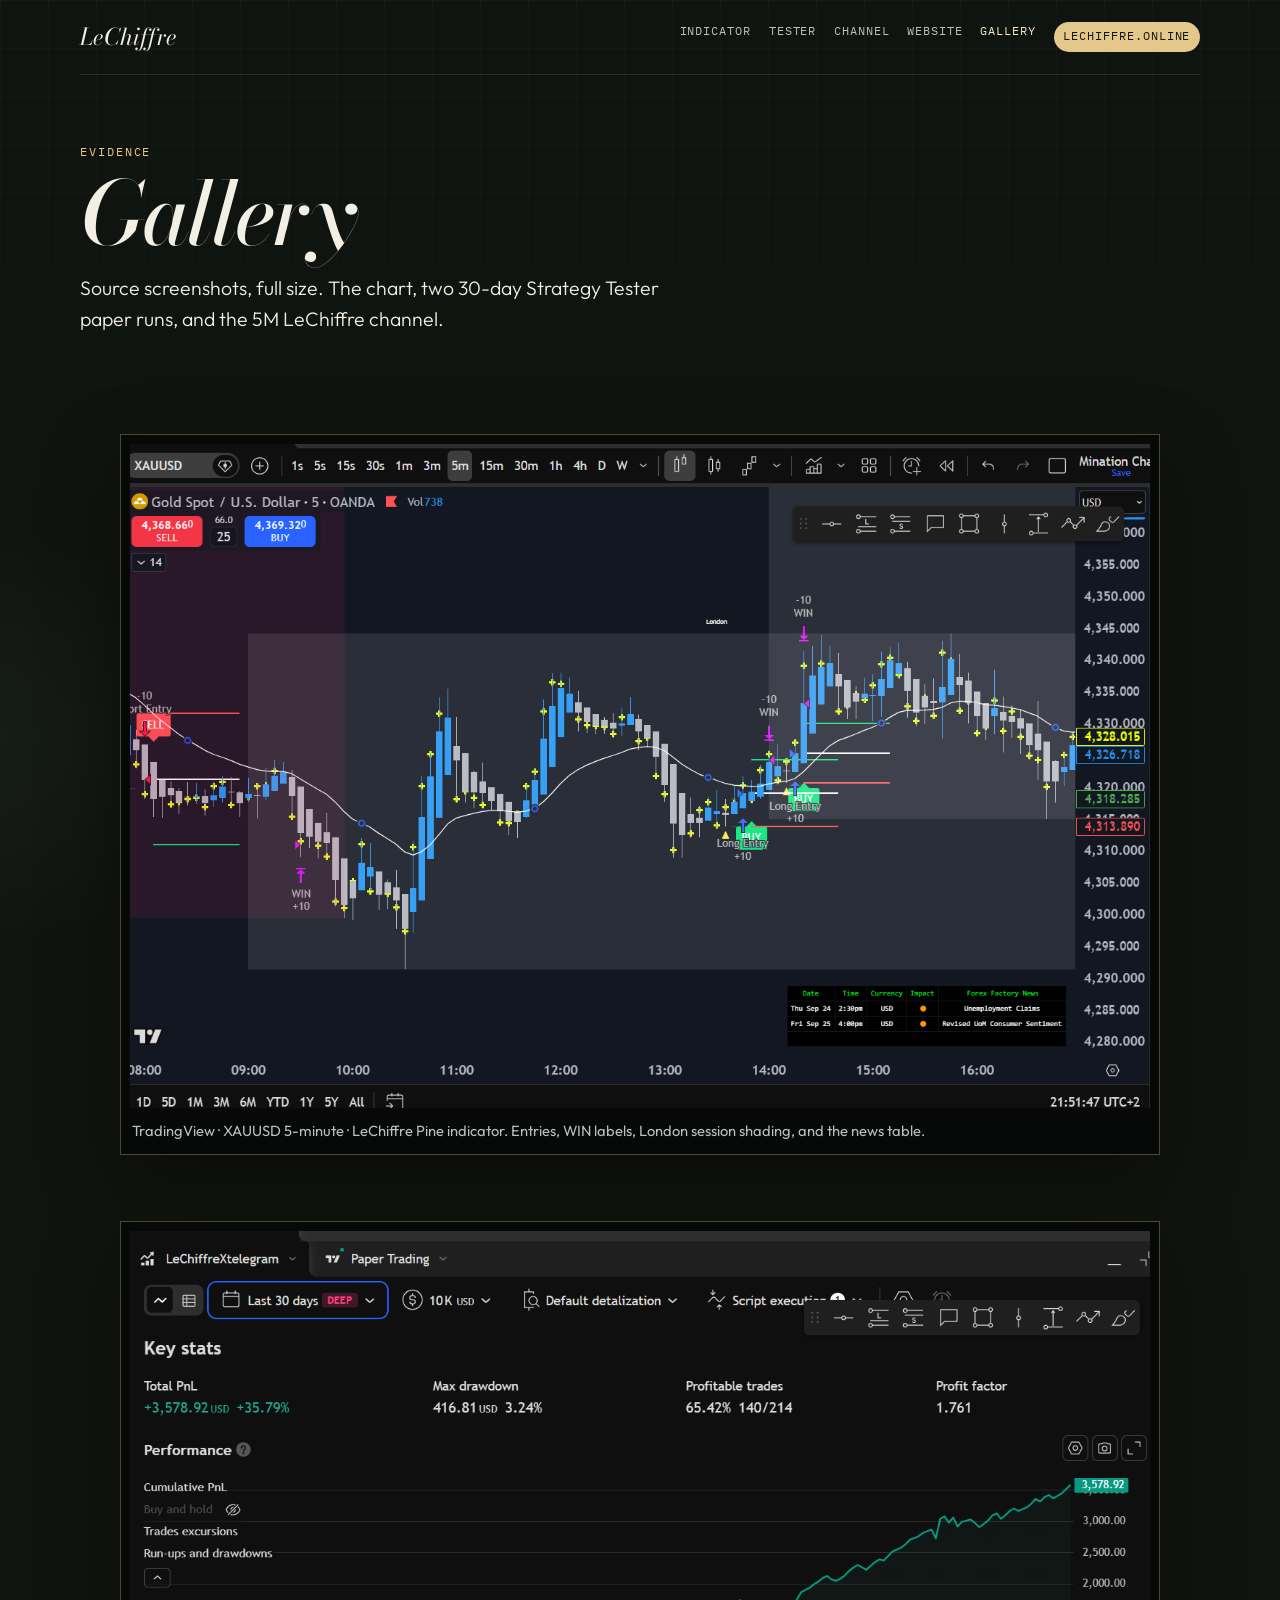
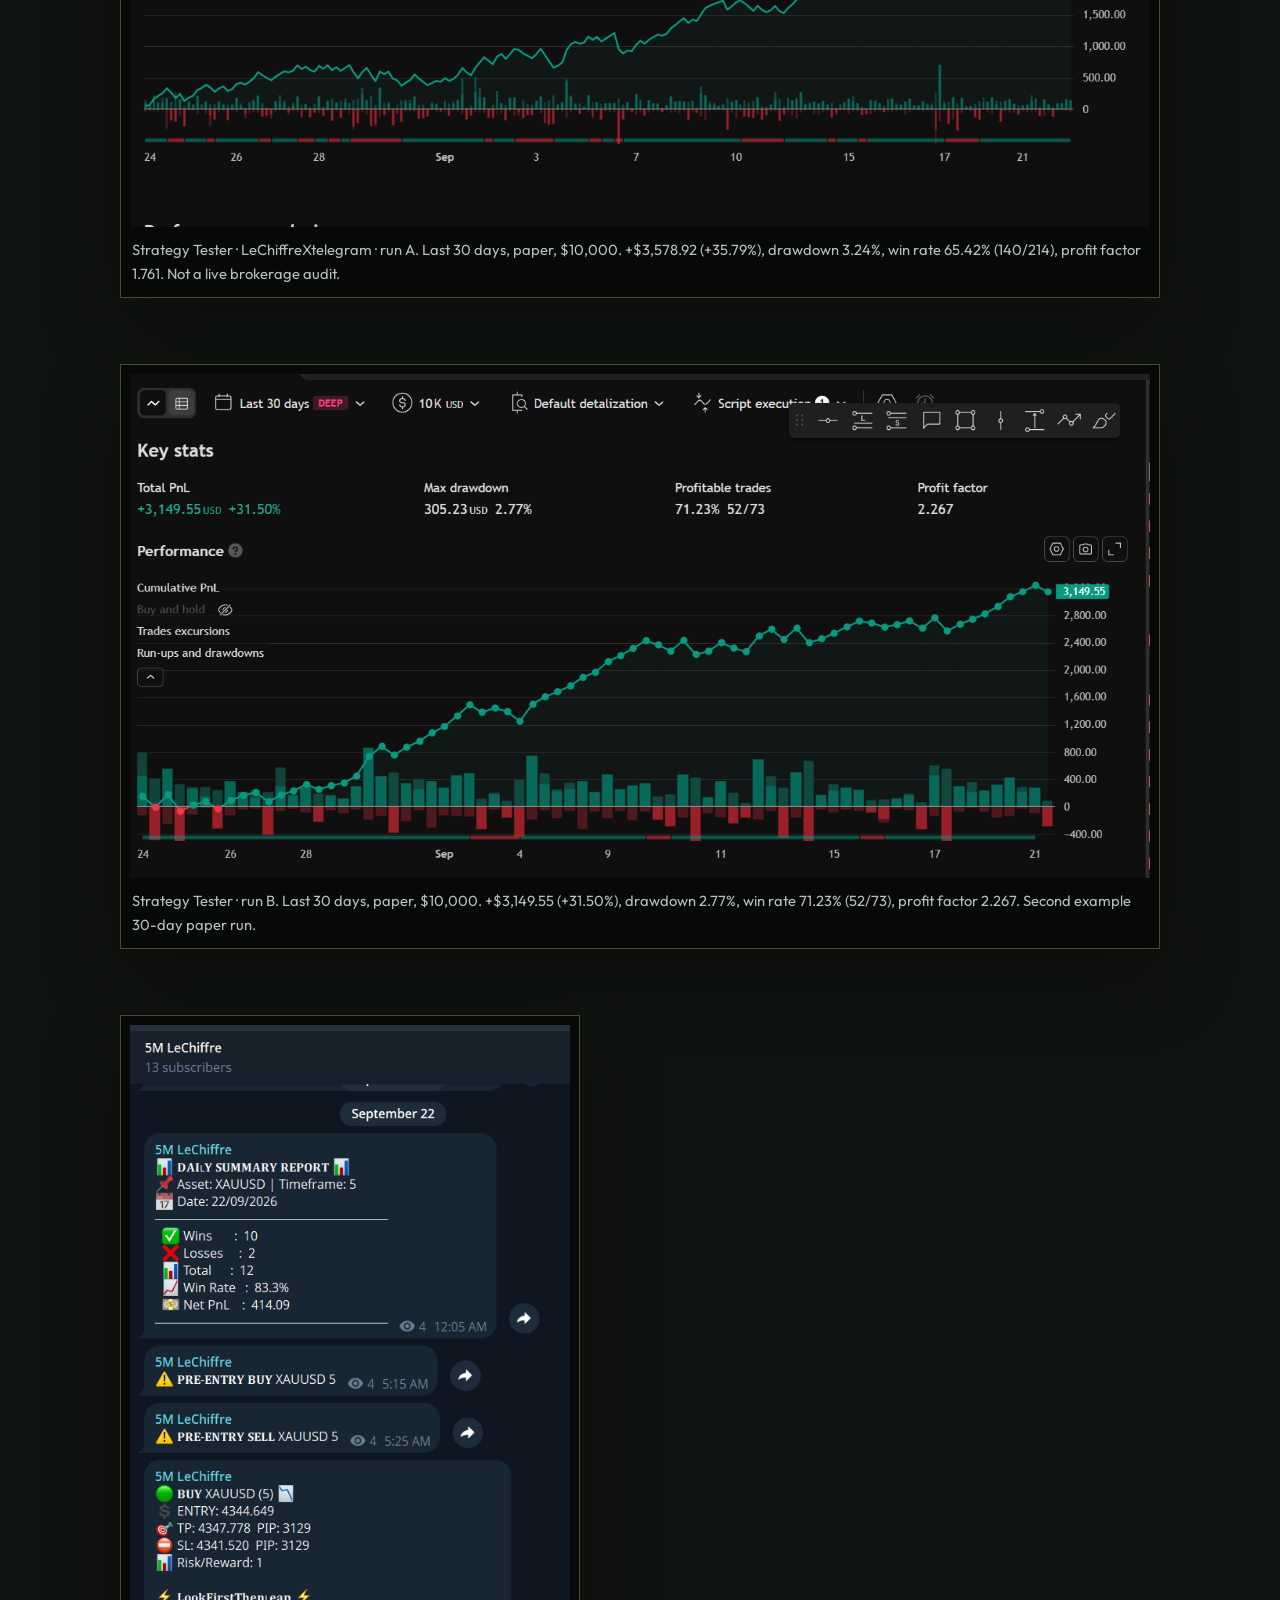
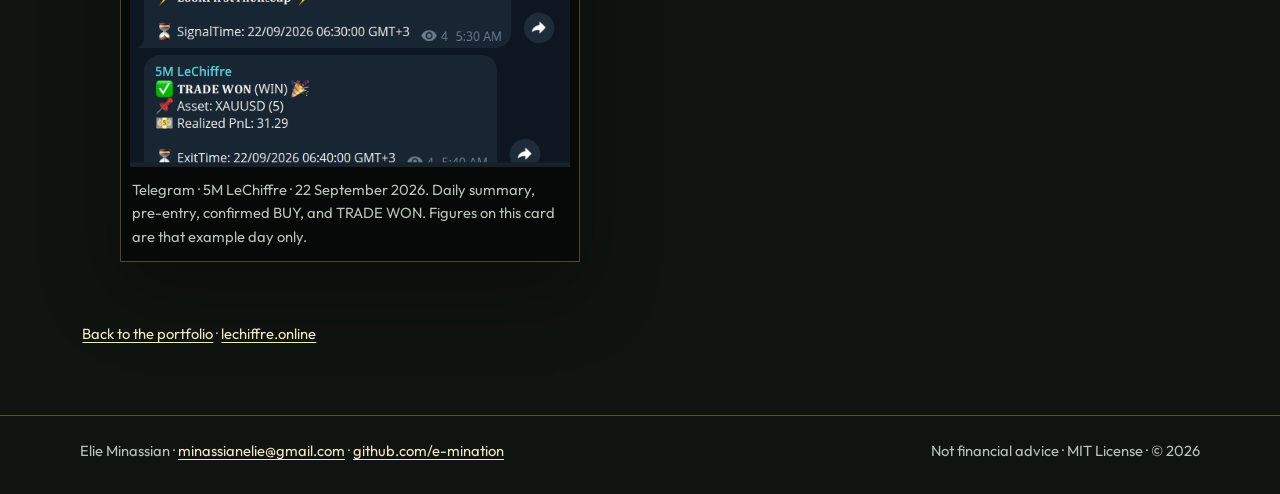
==== gallery.html @ 0c7c9bab "Caption the second Strategy Tester run as another 30-day paper example. Co-authored-by: ELIE MINASSI" ====
<!DOCTYPE html>
<html lang="en">
  <head>
    <meta charset="utf-8" />
    <meta name="viewport" content="width=device-width, initial-scale=1" />
    <title>Gallery — LeChiffre evidence</title>
    <meta
      name="description"
      content="Screenshots of the LeChiffre Pine indicator, two 30-day Strategy Tester paper runs, and the 5M LeChiffre Telegram channel."
    />
    <meta name="theme-color" content="#101410" />
    <link rel="canonical" href="https://e-mination.github.io/lechiffre-trading/gallery.html" />
    <link rel="icon" href="assets/favicon.svg" type="image/svg+xml" />
    <link rel="preconnect" href="https://fonts.googleapis.com" />
    <link rel="preconnect" href="https://fonts.gstatic.com" crossorigin />
    <link
      href="https://fonts.googleapis.com/css2?family=Bodoni+Moda:ital,opsz,wght@0,6..96,500;1,6..96,500&family=IBM+Plex+Mono:wght@400;500&family=Outfit:wght@300;400;500&display=swap"
      rel="stylesheet"
    />
    <link rel="stylesheet" href="css/styles.css" />
  </head>
  <body>
    <a class="skip" href="#main">Skip to content</a>
    <header class="top">
      <a class="brand" href="index.html">LeChiffre</a>
      <nav class="nav" aria-label="Primary">
        <a href="index.html#indicator">Indicator</a>
        <a href="index.html#tester">Tester</a>
        <a href="index.html#channel">Channel</a>
        <a href="index.html#site">Website</a>
        <a href="gallery.html" aria-current="page">Gallery</a>
        <a class="nav-cta" href="https://lechiffre.online/">lechiffre.online</a>
      </nav>
    </header>

    <main id="main">
      <section class="hero hero-tight">
        <div class="wrap">
          <p class="kicker">Evidence</p>
          <h1><span>Gallery</span></h1>
          <p class="lede">
            Source screenshots, full size. The chart, two 30-day Strategy Tester
            paper runs, and the 5M LeChiffre channel.
          </p>
        </div>
      </section>

      <section>
        <div class="wrap gallery-grid">
          <figure class="frame" id="chart">
            <img
              src="assets/tradingview-indicator-xauusd.png"
              width="1407"
              height="915"
              alt="TradingView chart of Gold Spot versus the U.S. Dollar on the 5-minute OANDA feed. The LeChiffre Pine indicator marks buy and sell entries, WIN labels, session shading, and a Forex Factory news table."
            />
            <figcaption>
              TradingView · XAUUSD 5-minute · LeChiffre Pine indicator. Entries,
              WIN labels, London session shading, and the news table.
            </figcaption>
          </figure>
          <figure class="frame" id="tester-a">
            <img
              src="assets/strategy-30d-a.png"
              width="1388"
              height="811"
              alt="TradingView Strategy Tester for LeChiffreXtelegram. Last 30 days, paper trading, 10,000 USD. Total PnL +3,578.92 USD, max drawdown 3.24 percent, profitable trades 65.42 percent, profit factor 1.761."
            />
            <figcaption>
              Strategy Tester · LeChiffreXtelegram · run A. Last 30 days, paper,
              $10,000. +$3,578.92 (+35.79%), drawdown 3.24%, win rate 65.42%
              (140/214), profit factor 1.761. Not a live brokerage audit.
            </figcaption>
          </figure>
          <figure class="frame" id="tester-b">
            <img
              src="assets/strategy-30d-b.png"
              width="1406"
              height="695"
              alt="TradingView Strategy Tester, last 30 days on a 10,000 USD paper account. Total PnL +3,149.55 USD, max drawdown 2.77 percent, profitable trades 71.23 percent, profit factor 2.267."
            />
            <figcaption>
              Strategy Tester · run B. Last 30 days, paper, $10,000.
              +$3,149.55 (+31.50%), drawdown 2.77%, win rate 71.23% (52/73),
              profit factor 2.267. Second example 30-day paper run.
            </figcaption>
          </figure>
          <figure class="frame portrait" id="telegram">
            <img
              src="assets/telegram-5m-lechiffre.png"
              width="562"
              height="947"
              alt="Telegram channel 5M LeChiffre. The thread shows a daily summary for XAUUSD on the 5-minute timeframe, pre-entry alerts, a BUY signal with entry, take profit and stop, and a TRADE WON result."
            />
            <figcaption>
              Telegram · 5M LeChiffre · 22 September 2026. Daily summary,
              pre-entry, confirmed BUY, and TRADE WON. Figures on this card are
              that example day only.
            </figcaption>
          </figure>
          <p class="caption">
            <a href="index.html">Back to the portfolio</a>
            ·
            <a href="https://lechiffre.online/">lechiffre.online</a>
          </p>
        </div>
      </section>
    </main>

    <footer class="site-footer">
      <div class="foot">
        <div>
          Elie Minassian ·
          <a href="mailto:minassianelie@gmail.com">minassianelie@gmail.com</a>
          ·
          <a href="https://github.com/e-mination">github.com/e-mination</a>
        </div>
        <div>Not financial advice · MIT License · © 2026</div>
      </div>
    </footer>
  </body>
</html>
---- css/styles.css ----
:root {
  --ink: #101410;
  --ink-2: #171d19;
  --panel: #1c241f;
  --line: rgba(228, 199, 138, 0.32);
  --line-soft: rgba(244, 239, 228, 0.12);
  --gold: #e4c78a;
  --gold-2: #f4e7c8;
  --paper: #f4efe4;
  --muted: #b7c2b8;
  --win: #9dceb0;
  --serif: "Bodoni Moda", "Palatino Linotype", Palatino, serif;
  --sans: "Outfit", "Avenir Next", "Segoe UI", sans-serif;
  --mono: "IBM Plex Mono", ui-monospace, "SFMono-Regular", monospace;
  --max: 1120px;
  --shadow: 0 28px 70px rgba(0, 0, 0, 0.38);
}

*,
*::before,
*::after {
  box-sizing: border-box;
}

html {
  scroll-behavior: smooth;
}

body {
  margin: 0;
  min-height: 100vh;
  color: var(--paper);
  font-family: var(--sans);
  font-weight: 400;
  font-size: 1.05rem;
  line-height: 1.6;
  background:
    radial-gradient(900px 480px at 100% -10%, rgba(228, 199, 138, 0.14), transparent 60%),
    radial-gradient(700px 420px at -10% 20%, rgba(157, 206, 176, 0.06), transparent 55%),
    var(--ink);
}

body::before {
  content: "";
  pointer-events: none;
  position: fixed;
  inset: 0;
  background-image:
    linear-gradient(rgba(244, 239, 228, 0.035) 1px, transparent 1px),
    linear-gradient(90deg, rgba(244, 239, 228, 0.035) 1px, transparent 1px);
  background-size: 48px 48px;
  mask-image: linear-gradient(180deg, rgba(0, 0, 0, 0.7), transparent 78%);
  z-index: 0;
}

a {
  color: var(--gold-2);
  text-underline-offset: 0.18em;
}

a:hover {
  color: white;
}

img {
  max-width: 100%;
  height: auto;
}

.skip {
  position: absolute;
  left: 1rem;
  top: -4rem;
  background: var(--gold);
  color: var(--ink);
  padding: 0.5rem 0.8rem;
  z-index: 5;
}

.skip:focus {
  top: 0.6rem;
}

.wrap {
  width: min(var(--max), calc(100% - 2.4rem));
  margin-inline: auto;
}

.top,
main,
.site-footer {
  position: relative;
  z-index: 1;
}

.top {
  display: flex;
  align-items: center;
  justify-content: space-between;
  gap: 1rem 1.5rem;
  width: min(var(--max), calc(100% - 2.4rem));
  margin: 0 auto;
  padding: 1.15rem 0;
  border-bottom: 1px solid var(--line-soft);
}

.brand {
  font-family: var(--serif);
  font-style: italic;
  font-size: 1.45rem;
  letter-spacing: 0.01em;
  color: var(--paper);
  text-decoration: none;
}

.nav {
  display: flex;
  flex-wrap: wrap;
  justify-content: flex-end;
  gap: 0.35rem 1.1rem;
  font-family: var(--mono);
  font-size: 0.74rem;
  letter-spacing: 0.08em;
  text-transform: uppercase;
}

.nav a {
  color: var(--muted);
  text-decoration: none;
}

.nav a:hover,
.nav a[aria-current="page"] {
  color: var(--gold-2);
}

.nav-cta {
  color: var(--ink) !important;
  background: var(--gold);
  padding: 0.35rem 0.6rem;
  border-radius: 999px;
}

.nav-cta:hover {
  background: var(--gold-2);
  color: var(--ink) !important;
}

.hero {
  padding: 4.2rem 0 3.2rem;
}

.kicker {
  margin: 0 0 1rem;
  font-family: var(--mono);
  font-size: 0.75rem;
  letter-spacing: 0.16em;
  text-transform: uppercase;
  color: var(--gold);
}

.hero-grid {
  display: grid;
  grid-template-columns: minmax(0, 1.4fr) minmax(260px, 0.8fr);
  gap: 2.5rem 3rem;
  align-items: end;
}

h1 {
  margin: 0;
  font-family: var(--serif);
  font-weight: 500;
  font-size: clamp(4.6rem, 12vw, 8.4rem);
  line-height: 0.82;
  letter-spacing: -0.035em;
}

h1 span {
  display: block;
  font-style: italic;
  font-weight: 500;
}

.lede {
  max-width: 38rem;
  margin: 1.4rem 0 0;
  font-size: 1.22rem;
  font-weight: 300;
  color: var(--paper);
}

.lede strong {
  font-weight: 500;
}

.actions {
  display: flex;
  flex-wrap: wrap;
  gap: 0.7rem;
  margin-top: 1.6rem;
}

.button {
  display: inline-flex;
  align-items: center;
  gap: 0.4rem;
  text-decoration: none;
  border-radius: 999px;
  padding: 0.72rem 1.05rem;
  font-size: 0.95rem;
}

.button-primary {
  background: var(--gold);
  color: var(--ink);
}

.button-primary:hover {
  background: var(--gold-2);
  color: var(--ink);
}

.button-ghost {
  border: 1px solid var(--line);
  color: var(--gold-2);
}

.button-ghost:hover {
  border-color: var(--gold);
  color: white;
}

.dossier {
  border: 1px solid var(--line);
  background: rgba(23, 29, 25, 0.86);
  padding: 1.15rem 1.2rem 1.25rem;
  box-shadow: var(--shadow);
}

.dossier p {
  margin: 0;
  font-family: var(--mono);
  font-size: 0.72rem;
  letter-spacing: 0.14em;
  text-transform: uppercase;
  color: var(--gold);
}

.dossier ol {
  margin: 0.9rem 0 0;
  padding: 0;
  list-style: none;
}

.dossier li {
  display: grid;
  grid-template-columns: auto 1fr;
  gap: 0.75rem;
  padding: 0.75rem 0;
  border-top: 1px solid var(--line-soft);
  color: var(--paper);
  font-size: 0.98rem;
}

.dossier li span {
  font-family: var(--mono);
  color: var(--gold);
  font-size: 0.78rem;
  padding-top: 0.2rem;
}

.facts {
  display: grid;
  grid-template-columns: repeat(3, 1fr);
  border-top: 1px solid var(--line);
  border-bottom: 1px solid var(--line);
}

.facts div {
  padding: 1.1rem 1rem 1.15rem 0;
}

.facts div + div {
  padding-left: 1.15rem;
  border-left: 1px solid var(--line-soft);
}

.facts dt {
  font-family: var(--mono);
  font-size: 0.7rem;
  letter-spacing: 0.14em;
  text-transform: uppercase;
  color: var(--gold);
}

.facts dd {
  margin: 0.3rem 0 0;
  font-size: 1.02rem;
}

section {
  padding: 4.2rem 0;
}

.section-head {
  display: grid;
  grid-template-columns: 7rem 1fr;
  gap: 1rem;
  margin-bottom: 1.6rem;
  align-items: baseline;
}

.index {
  font-family: var(--mono);
  color: var(--gold);
  letter-spacing: 0.12em;
  font-size: 0.8rem;
}

h2 {
  margin: 0;
  font-family: var(--serif);
  font-weight: 500;
  font-size: clamp(2.1rem, 4vw, 3.3rem);
  line-height: 1.02;
  letter-spacing: -0.03em;
}

.intro {
  max-width: 42rem;
  margin: 0 0 1.5rem;
  color: var(--muted);
  font-size: 1.05rem;
}

.frame {
  background: #070908;
  border: 1px solid var(--line);
  padding: 0.55rem;
  box-shadow: var(--shadow);
}

.frame img {
  display: block;
  width: 100%;
}

.frame figcaption,
.caption {
  margin: 0.7rem 0.15rem 0.2rem;
  color: var(--muted);
  font-size: 0.92rem;
}

.bullets {
  display: grid;
  grid-template-columns: repeat(4, 1fr);
  gap: 0.8rem;
  margin: 1.2rem 0 0;
  padding: 0;
  list-style: none;
}

.bullets li {
  background: rgba(28, 36, 31, 0.75);
  border: 1px solid var(--line-soft);
  padding: 1rem 0.95rem 1.05rem;
  min-height: 100%;
}

.bullets h3 {
  margin: 0 0 0.4rem;
  font-size: 1rem;
  font-weight: 500;
  letter-spacing: -0.01em;
}

.bullets p {
  margin: 0;
  color: var(--muted);
  font-size: 0.94rem;
}

.runs {
  display: grid;
  grid-template-columns: 1fr 1fr;
  gap: 1.2rem;
  align-items: start;
}

.run {
  min-width: 0;
}

.run > .kicker {
  margin-bottom: 0.7rem;
}

.run-stats {
  display: grid;
  grid-template-columns: 1fr 1fr;
  gap: 0.85rem 1rem;
  margin: 0.95rem 0.15rem 0.2rem;
}

.run-stats div {
  border-top: 1px solid var(--line-soft);
  padding-top: 0.55rem;
}

.run-stats dt {
  font-family: var(--mono);
  font-size: 0.68rem;
  letter-spacing: 0.1em;
  text-transform: uppercase;
  color: var(--gold);
}

.run-stats dd {
  margin: 0.2rem 0 0;
  font-variant-numeric: tabular-nums;
  font-size: 1.05rem;
}

.run-stats dd span {
  display: block;
  color: var(--muted);
  font-size: 0.88rem;
}

.channel {
  display: grid;
  grid-template-columns: minmax(240px, 380px) minmax(0, 1fr);
  gap: 1.6rem 2rem;
  align-items: start;
}

.flow {
  margin: 0;
  padding: 0;
  list-style: none;
}

.flow li {
  display: grid;
  grid-template-columns: 3.2rem 1fr;
  gap: 0.4rem 0.8rem;
  padding: 0.95rem 0;
  border-top: 1px solid var(--line-soft);
}

.flow li:last-child {
  border-bottom: 1px solid var(--line-soft);
}

.flow strong {
  display: block;
  font-weight: 500;
  color: var(--paper);
}

.step {
  font-family: var(--mono);
  color: var(--gold);
  font-size: 0.78rem;
  padding-top: 0.28rem;
}

.flow p {
  margin: 0.25rem 0 0;
  color: var(--muted);
}

.example {
  margin-top: 1rem;
  padding: 1rem 1.05rem;
  border-left: 2px solid var(--gold);
  background: rgba(228, 199, 138, 0.06);
}

.example h3 {
  margin: 0 0 0.35rem;
  font-family: var(--mono);
  font-size: 0.75rem;
  letter-spacing: 0.12em;
  text-transform: uppercase;
  font-weight: 500;
  color: var(--gold);
}

.example p {
  margin: 0;
  color: var(--paper);
}

.example dl {
  display: grid;
  grid-template-columns: repeat(2, minmax(0, 1fr));
  gap: 0.7rem 1.2rem;
  margin: 0.85rem 0 0;
}

.example dt {
  font-family: var(--mono);
  font-size: 0.68rem;
  letter-spacing: 0.1em;
  text-transform: uppercase;
  color: var(--muted);
}

.example dd {
  margin: 0.15rem 0 0;
  font-variant-numeric: tabular-nums;
}

.site-panel {
  display: grid;
  grid-template-columns: 1.2fr 0.8fr;
  gap: 1.5rem 2rem;
  padding: 1.4rem;
  border: 1px solid var(--line);
  background:
    linear-gradient(135deg, rgba(228, 199, 138, 0.08), transparent 42%),
    var(--ink-2);
}

.site-panel h3 {
  margin: 0.2rem 0 0.6rem;
  font-family: var(--serif);
  font-size: clamp(1.8rem, 3vw, 2.5rem);
  font-weight: 500;
  letter-spacing: -0.03em;
}

.site-panel p {
  margin: 0;
  color: var(--muted);
}

.site-list {
  margin: 0;
  padding: 0;
  list-style: none;
}

.site-list li {
  padding: 0.7rem 0;
  border-top: 1px solid var(--line-soft);
  color: var(--paper);
}

.site-list li:last-child {
  border-bottom: 1px solid var(--line-soft);
}

.note {
  margin: 0 auto 3rem;
  width: min(var(--max), calc(100% - 2.4rem));
  color: var(--muted);
  font-size: 0.95rem;
  border-top: 1px solid var(--line-soft);
  padding-top: 1.2rem;
}

.site-footer {
  border-top: 1px solid var(--line);
  padding: 1.4rem 0 2rem;
}

.foot {
  display: flex;
  justify-content: space-between;
  gap: 1rem 2rem;
  flex-wrap: wrap;
  width: min(var(--max), calc(100% - 2.4rem));
  margin: 0 auto;
  color: var(--muted);
  font-size: 0.92rem;
}

.foot a {
  color: var(--gold-2);
}

.hero-tight {
  padding-bottom: 1rem;
}

.hero-tight h1 {
  font-size: clamp(3.2rem, 8vw, 5.5rem);
}

.gallery-grid {
  display: grid;
  gap: 2rem;
}

.gallery-grid .frame.portrait {
  max-width: 460px;
}

:focus-visible {
  outline: 2px solid var(--gold);
  outline-offset: 3px;
}

@media (max-width: 900px) {
  .hero-grid,
  .channel,
  .runs,
  .site-panel,
  .bullets,
  .facts,
  .section-head {
    grid-template-columns: 1fr;
  }

  .facts div + div {
    padding-left: 0;
    border-left: 0;
    border-top: 1px solid var(--line-soft);
  }

  .section-head {
    gap: 0.3rem;
  }

  h1 {
    font-size: clamp(3.6rem, 20vw, 5.5rem);
  }
}

@media (max-width: 640px) {
  .example dl {
    grid-template-columns: 1fr;
  }

  .top {
    align-items: flex-start;
    flex-direction: column;
  }

  .nav {
    justify-content: flex-start;
  }
}

@media (prefers-reduced-motion: reduce) {
  html {
    scroll-behavior: auto;
  }
}
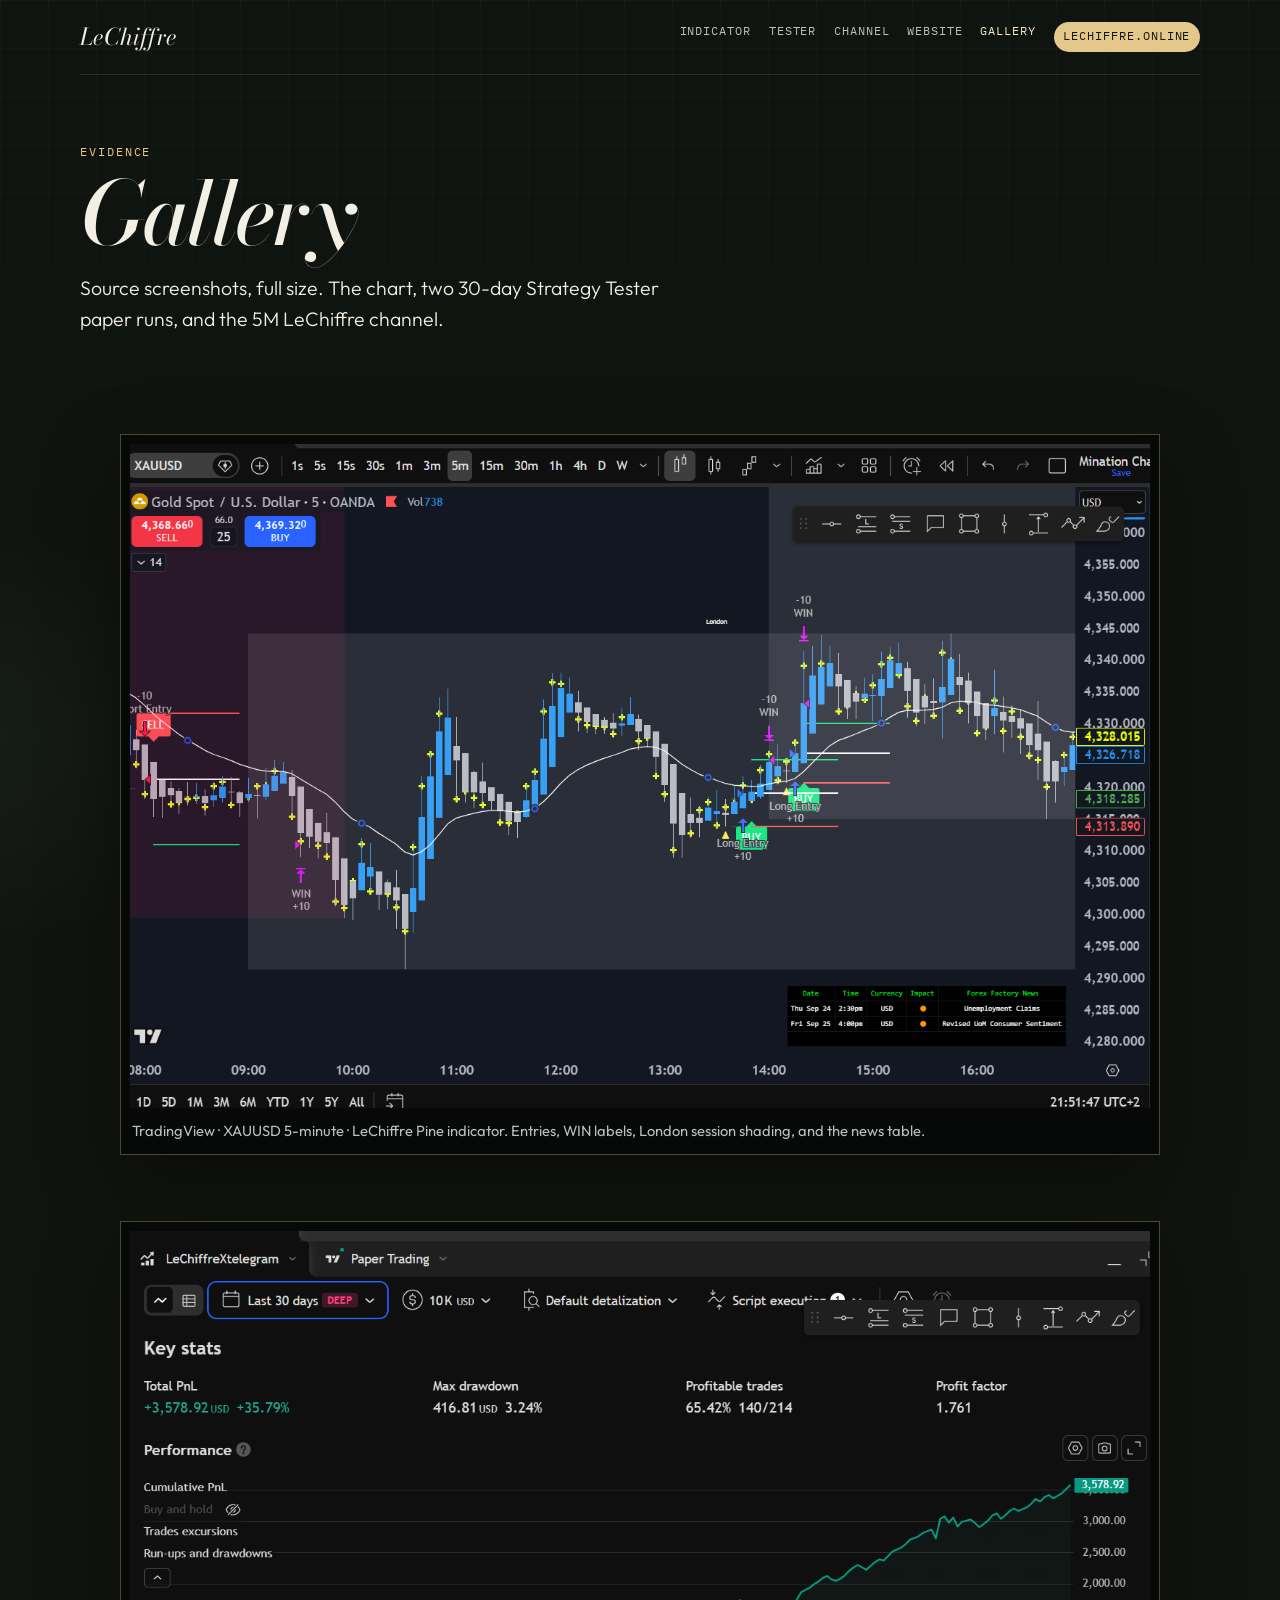
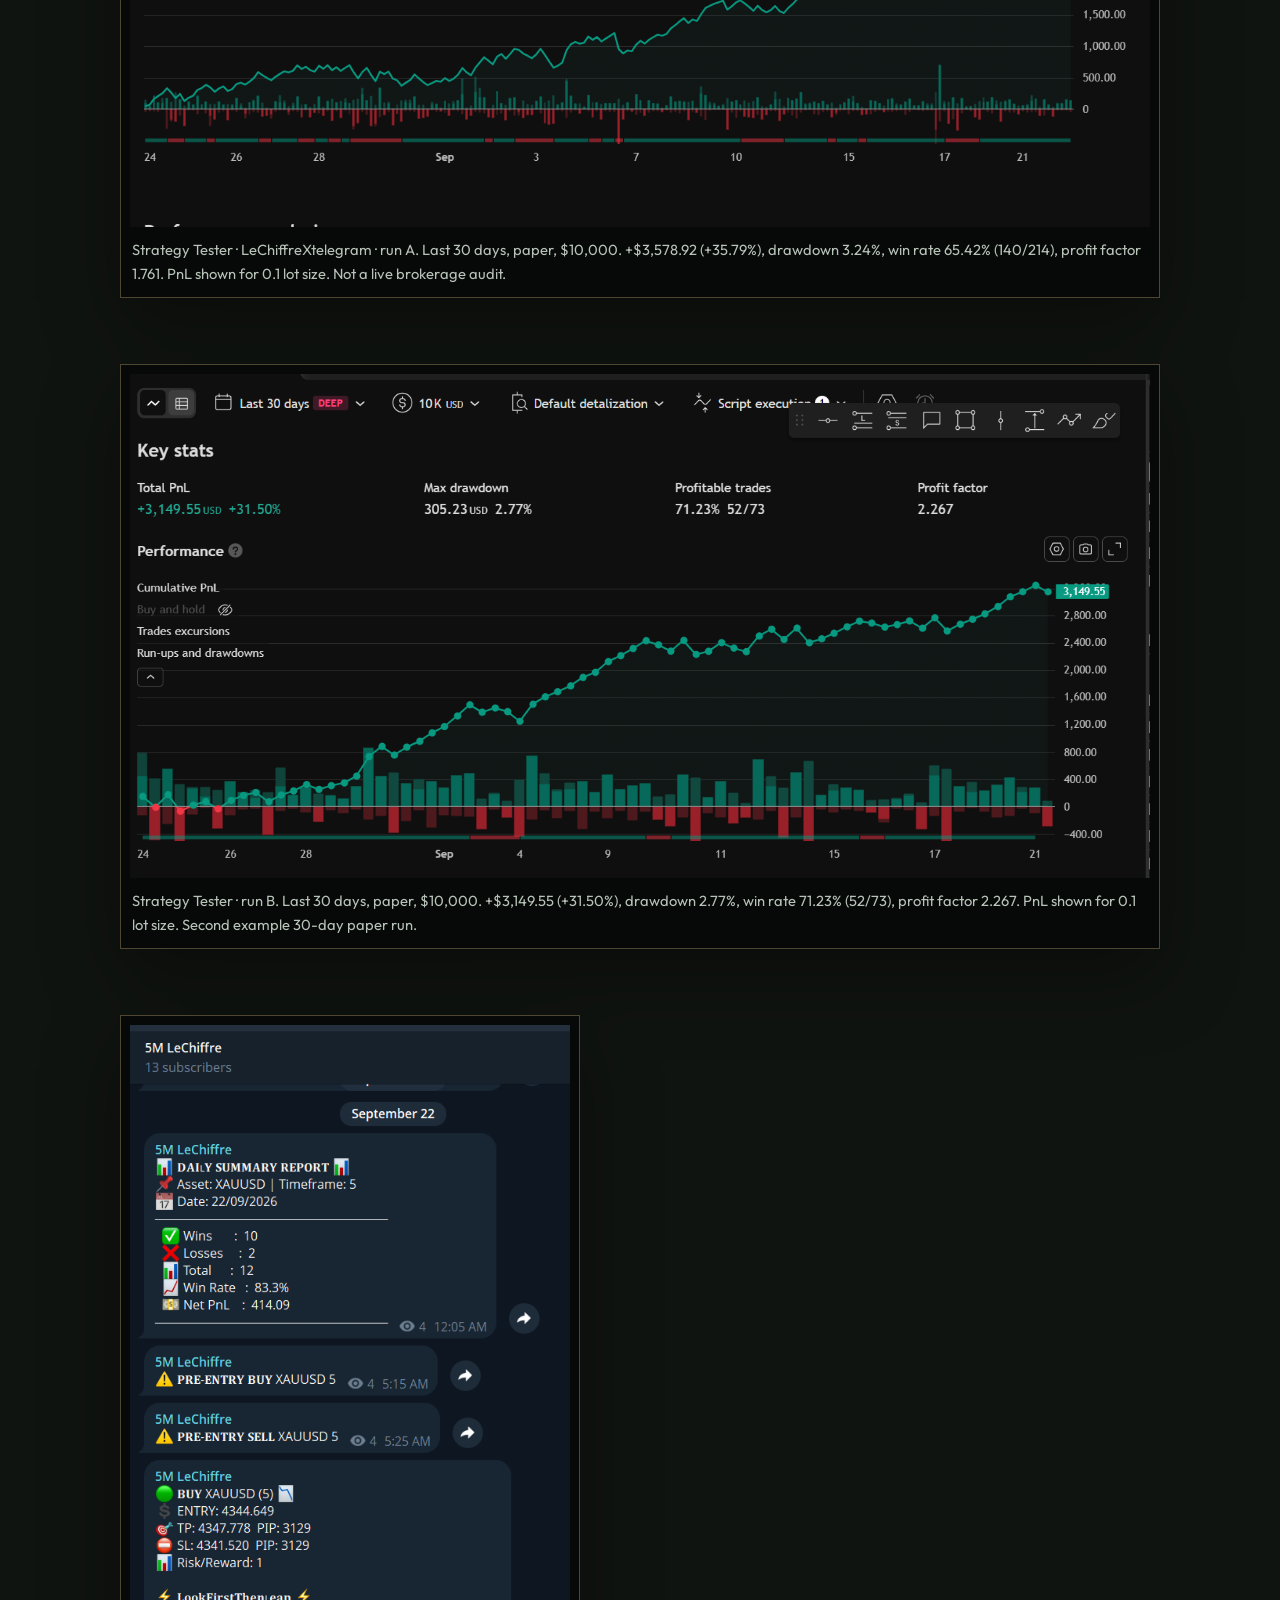
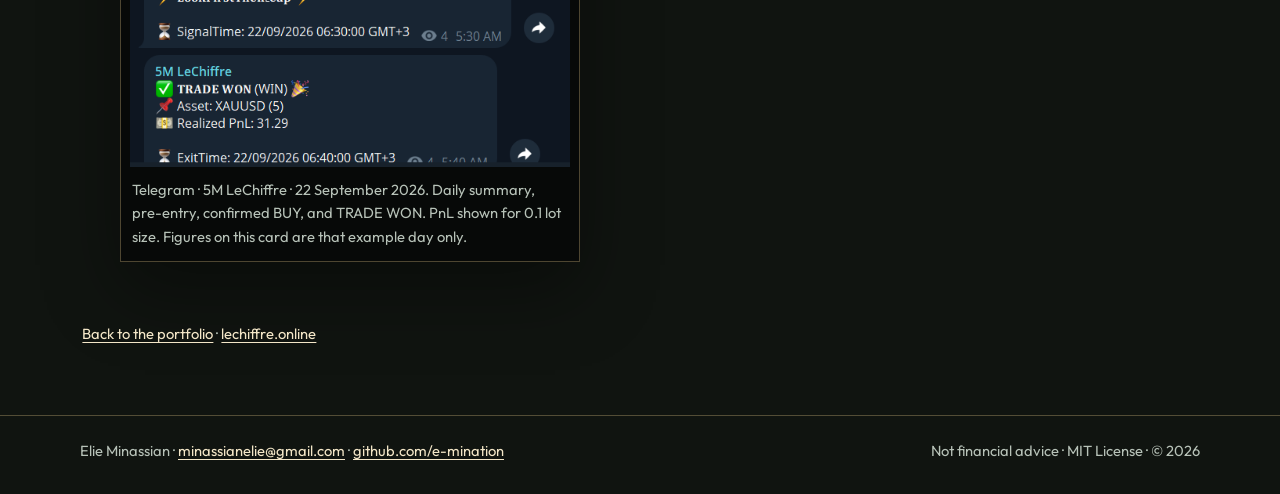
==== commit fa7de177: "Note that every published PnL figure is for a 0.1 lot. Place the line on the Strategy Tester runs, t" ====
--- a/gallery.html
+++ b/gallery.html
@@ -69,7 +69,8 @@
             <figcaption>
               Strategy Tester · LeChiffreXtelegram · run A. Last 30 days, paper,
               $10,000. +$3,578.92 (+35.79%), drawdown 3.24%, win rate 65.42%
-              (140/214), profit factor 1.761. Not a live brokerage audit.
+              (140/214), profit factor 1.761. PnL shown for 0.1 lot size.
+              Not a live brokerage audit.
             </figcaption>
           </figure>
           <figure class="frame" id="tester-b">
@@ -82,7 +83,8 @@
             <figcaption>
               Strategy Tester · run B. Last 30 days, paper, $10,000.
               +$3,149.55 (+31.50%), drawdown 2.77%, win rate 71.23% (52/73),
-              profit factor 2.267. Second example 30-day paper run.
+              profit factor 2.267. PnL shown for 0.1 lot size.
+              Second example 30-day paper run.
             </figcaption>
           </figure>
           <figure class="frame portrait" id="telegram">
@@ -94,8 +96,8 @@
             />
             <figcaption>
               Telegram · 5M LeChiffre · 22 September 2026. Daily summary,
-              pre-entry, confirmed BUY, and TRADE WON. Figures on this card are
-              that example day only.
+              pre-entry, confirmed BUY, and TRADE WON. PnL shown for 0.1 lot size.
+              Figures on this card are that example day only.
             </figcaption>
           </figure>
           <p class="caption">
--- a/css/styles.css
+++ b/css/styles.css
@@ -428,6 +428,12 @@
   font-size: 0.88rem;
 }
 
+.lot-note {
+  margin: 0.85rem 0 0;
+  color: var(--gold-2);
+  font-size: 0.92rem;
+}
+
 .channel {
   display: grid;
   grid-template-columns: minmax(240px, 380px) minmax(0, 1fr);
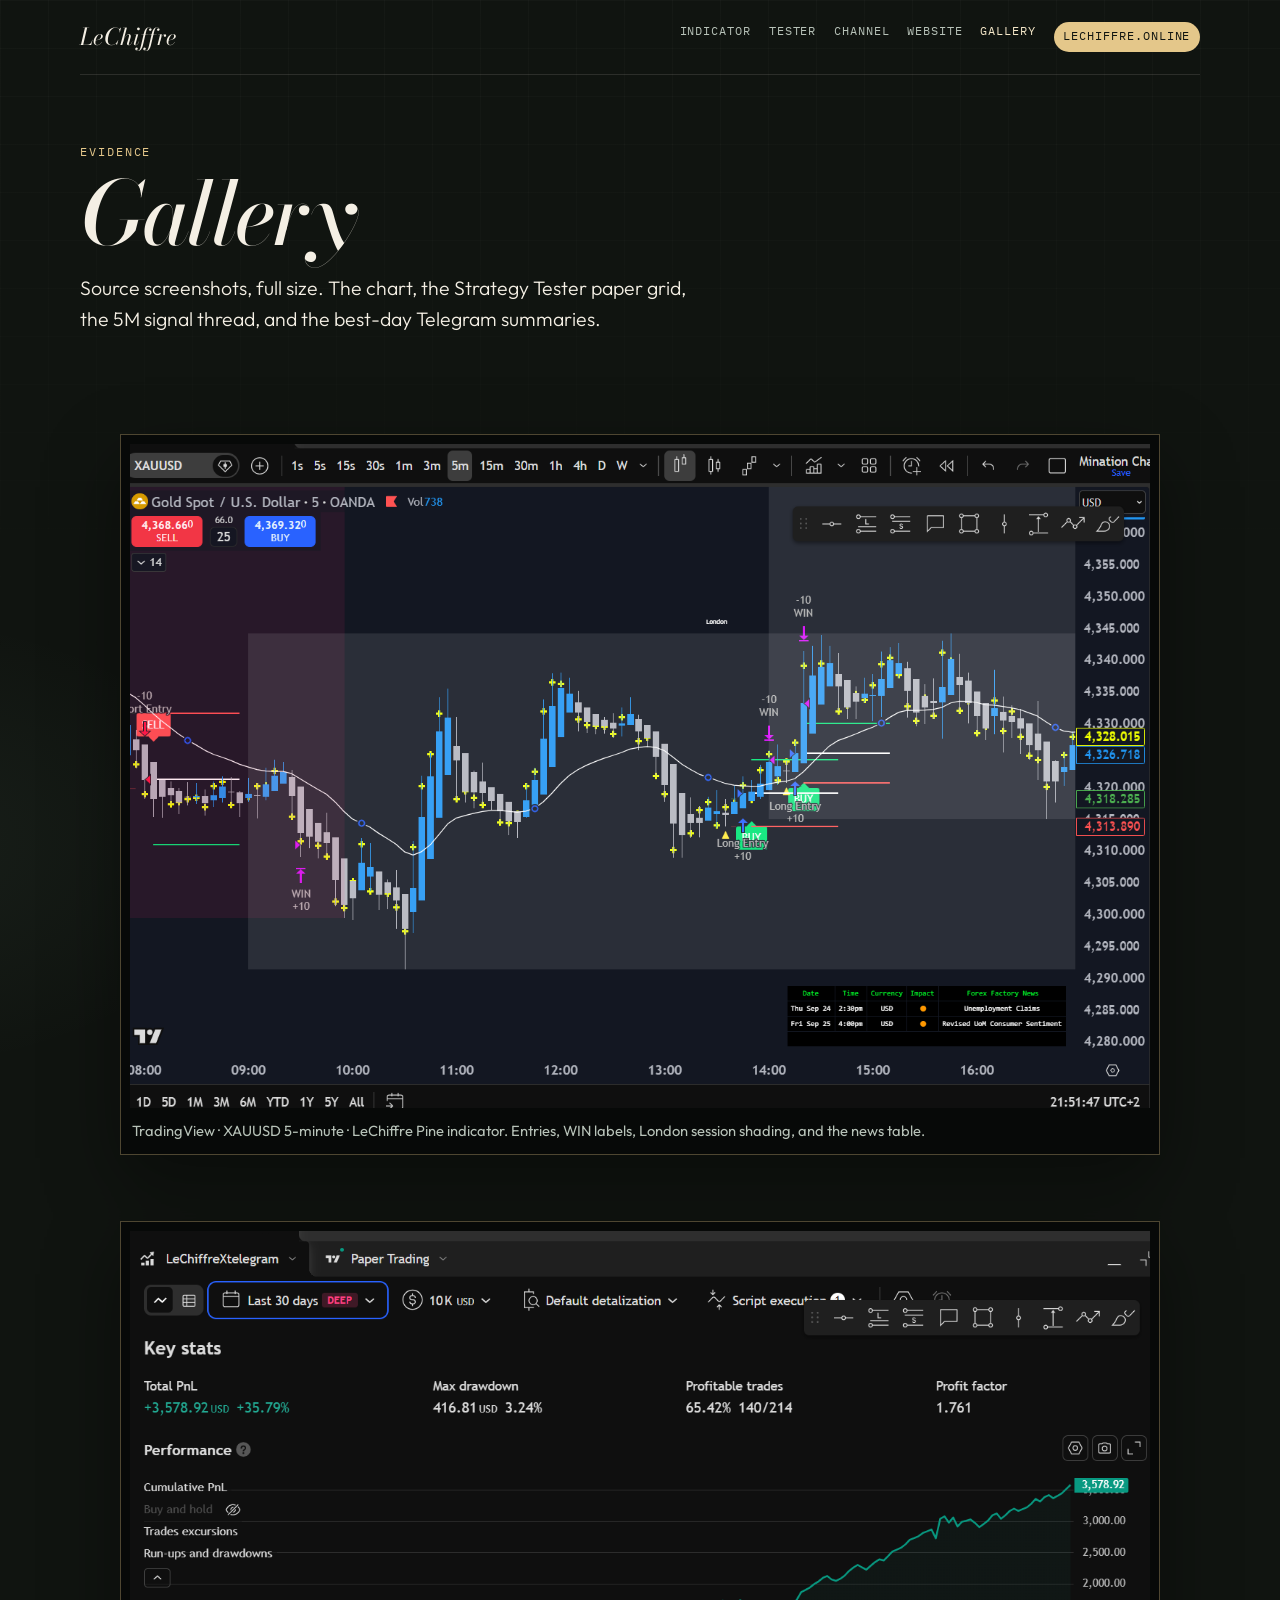
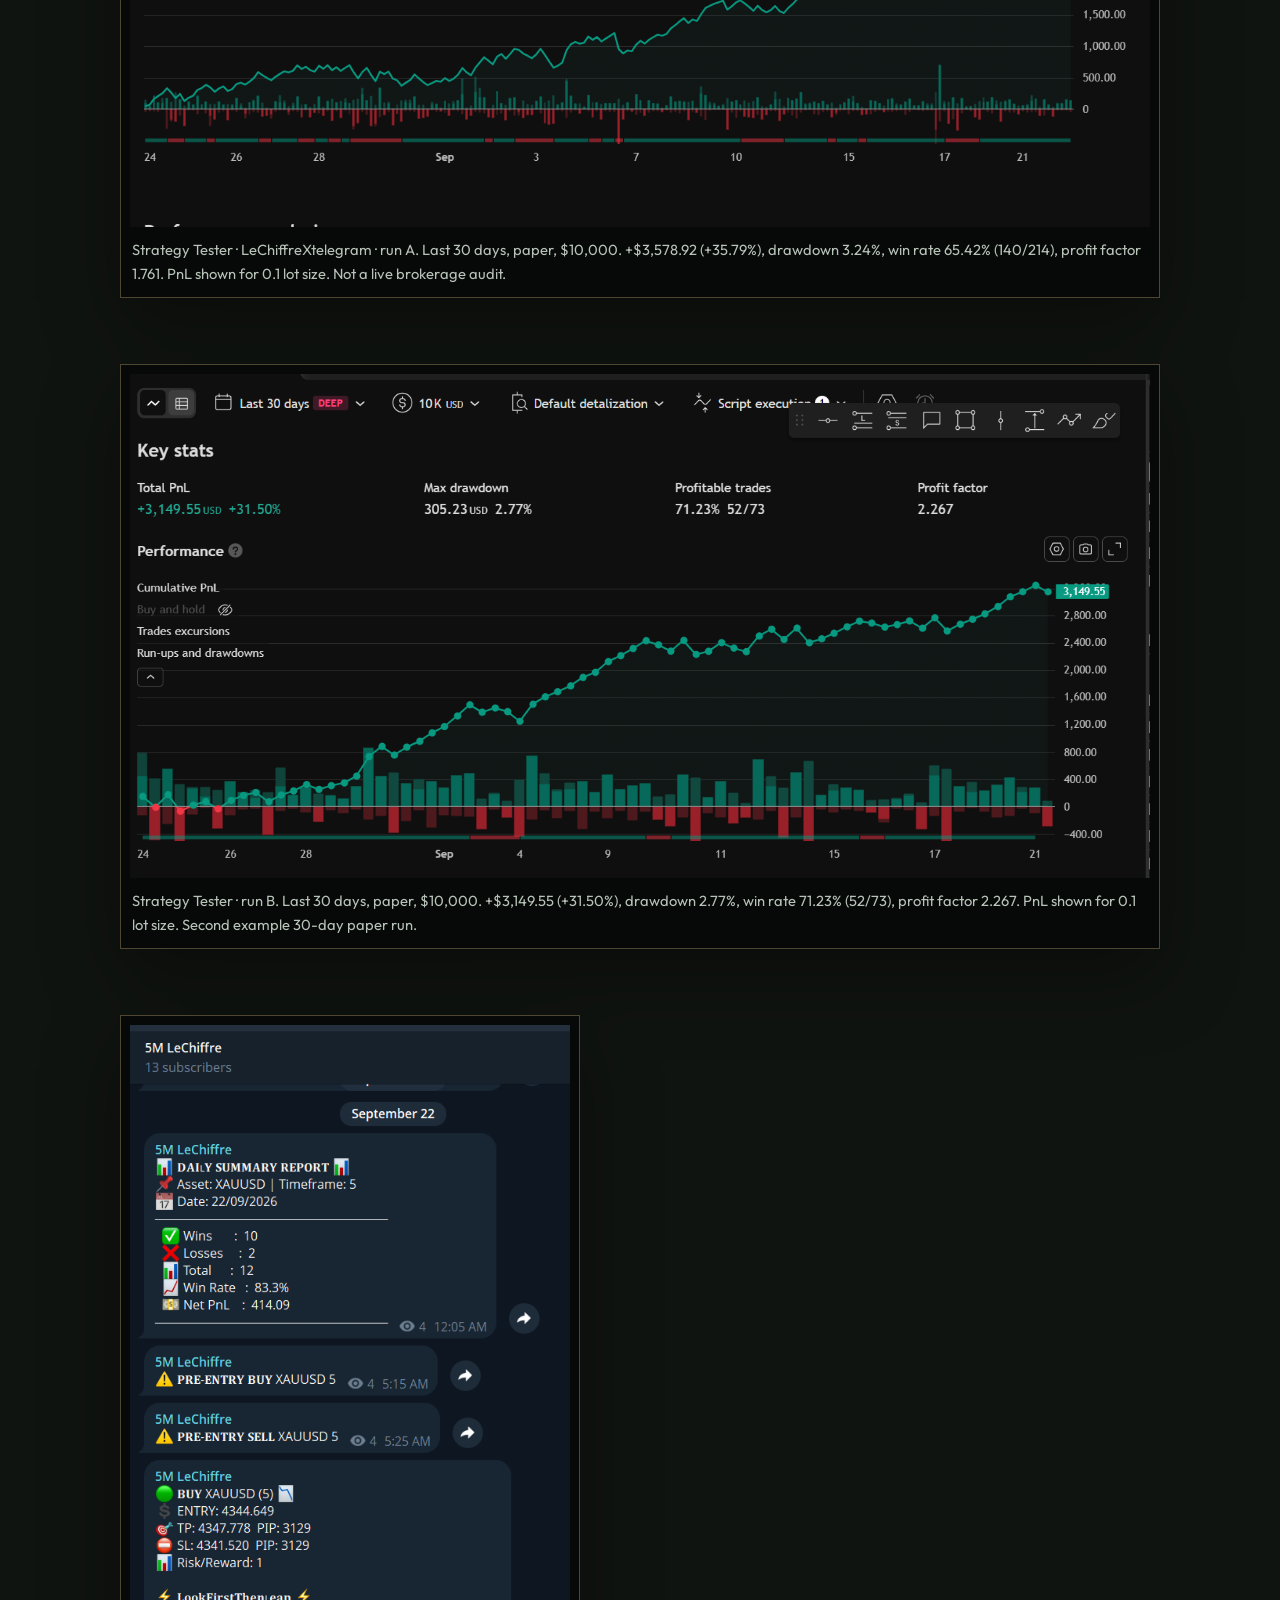
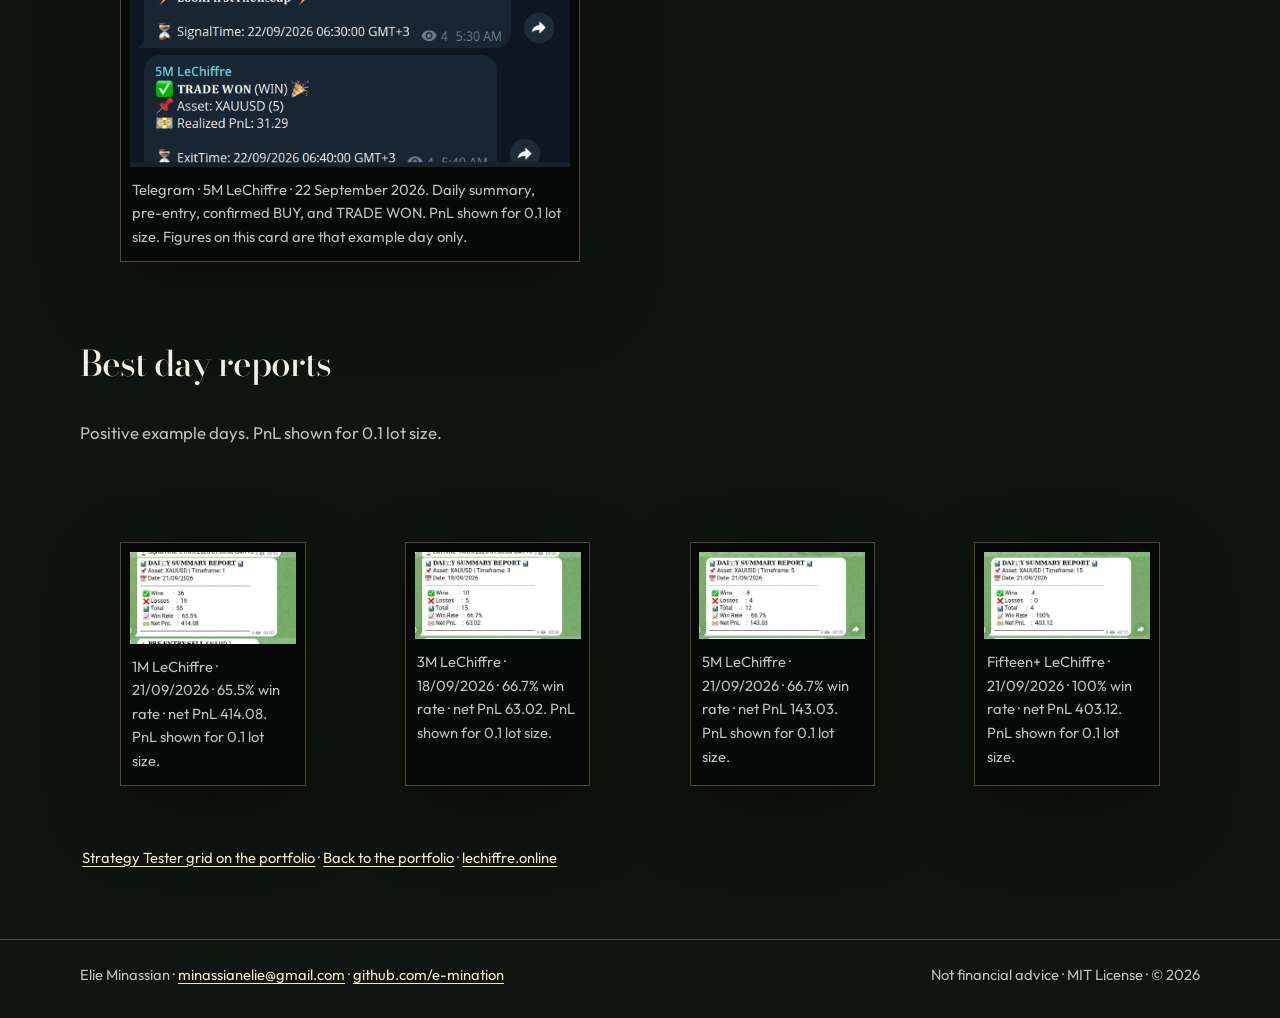
==== commit 09398cbe: "Add Telegram best-day reports and the Strategy Tester grid. Show the four positive channel summaries" ====
--- a/gallery.html
+++ b/gallery.html
@@ -39,8 +39,8 @@
           <p class="kicker">Evidence</p>
           <h1><span>Gallery</span></h1>
           <p class="lede">
-            Source screenshots, full size. The chart, two 30-day Strategy Tester
-            paper runs, and the 5M LeChiffre channel.
+            Source screenshots, full size. The chart, the Strategy Tester paper
+            grid, the 5M signal thread, and the best-day Telegram summaries.
           </p>
         </div>
       </section>
@@ -100,7 +100,29 @@
               Figures on this card are that example day only.
             </figcaption>
           </figure>
+          <h2 class="subhead">Best day reports</h2>
+          <p class="intro">Positive example days. PnL shown for 0.1 lot size.</p>
+          <div class="day-grid">
+            <figure class="frame" id="best-1m">
+              <img src="assets/telegram/1m-daily-best.png" width="370" height="205" alt="1M LeChiffre daily summary, 21 September 2026, win rate 65.5 percent, net PnL 414.08." />
+              <figcaption>1M LeChiffre · 21/09/2026 · 65.5% win rate · net PnL 414.08. PnL shown for 0.1 lot size.</figcaption>
+            </figure>
+            <figure class="frame" id="best-3m">
+              <img src="assets/telegram/3m-daily-best.png" width="370" height="195" alt="3M LeChiffre daily summary, 18 September 2026, win rate 66.7 percent, net PnL 63.02." />
+              <figcaption>3M LeChiffre · 18/09/2026 · 66.7% win rate · net PnL 63.02. PnL shown for 0.1 lot size.</figcaption>
+            </figure>
+            <figure class="frame" id="best-5m">
+              <img src="assets/telegram/5m-daily-best.png" width="370" height="195" alt="5M LeChiffre daily summary, 21 September 2026, win rate 66.7 percent, net PnL 143.03." />
+              <figcaption>5M LeChiffre · 21/09/2026 · 66.7% win rate · net PnL 143.03. PnL shown for 0.1 lot size.</figcaption>
+            </figure>
+            <figure class="frame" id="best-fifteen">
+              <img src="assets/telegram/fifteen-daily-best.png" width="370" height="195" alt="Fifteen+ LeChiffre daily summary, 21 September 2026, win rate 100 percent, net PnL 403.12." />
+              <figcaption>Fifteen+ LeChiffre · 21/09/2026 · 100% win rate · net PnL 403.12. PnL shown for 0.1 lot size.</figcaption>
+            </figure>
+          </div>
           <p class="caption">
+            <a href="index.html#tester">Strategy Tester grid on the portfolio</a>
+            ·
             <a href="index.html">Back to the portfolio</a>
             ·
             <a href="https://lechiffre.online/">lechiffre.online</a>
--- a/css/styles.css
+++ b/css/styles.css
@@ -346,6 +346,8 @@
 }
 
 .frame figcaption,
+.shot-grid figcaption,
+.day-card figcaption,
 .caption {
   margin: 0.7rem 0.15rem 0.2rem;
   color: var(--muted);
@@ -432,6 +434,84 @@
   margin: 0.85rem 0 0;
   color: var(--gold-2);
   font-size: 0.92rem;
+}
+
+.day-grid,
+.shot-grid {
+  display: grid;
+  grid-template-columns: 1fr 1fr;
+  gap: 1.2rem;
+  margin-top: 1.4rem;
+}
+
+.day-grid {
+  grid-template-columns: repeat(4, minmax(0, 1fr));
+}
+
+.day-card {
+  min-width: 0;
+}
+
+.subhead {
+  margin: 2.2rem 0 0.4rem;
+  font-family: var(--serif);
+  font-weight: 500;
+  font-size: clamp(1.6rem, 3vw, 2.2rem);
+  letter-spacing: -0.03em;
+}
+
+.table-scroll {
+  overflow-x: auto;
+  margin-top: 1rem;
+  border-top: 1px solid var(--line);
+}
+
+.matrix {
+  width: 100%;
+  border-collapse: collapse;
+  font-variant-numeric: tabular-nums;
+  font-size: 0.92rem;
+}
+
+.matrix th,
+.matrix td {
+  text-align: left;
+  vertical-align: top;
+  padding: 0.75rem 0.7rem;
+  border-bottom: 1px solid var(--line-soft);
+}
+
+.matrix caption {
+  caption-side: bottom;
+  text-align: left;
+  padding-top: 0.75rem;
+}
+
+.matrix th {
+  font-family: var(--mono);
+  font-size: 0.7rem;
+  font-weight: 500;
+  letter-spacing: 0.1em;
+  text-transform: uppercase;
+  color: var(--gold);
+}
+
+.matrix td strong {
+  display: block;
+  font-weight: 500;
+}
+
+.matrix .muted {
+  color: var(--muted);
+  font-size: 0.86rem;
+}
+
+.matrix .empty {
+  color: var(--muted);
+}
+
+.shot-grid .kicker {
+  margin-bottom: 0.45rem;
 }
 
 .channel {
@@ -614,6 +694,7 @@
   .hero-grid,
   .channel,
   .runs,
+  .shot-grid,
   .site-panel,
   .bullets,
   .facts,
@@ -631,6 +712,10 @@
     gap: 0.3rem;
   }
 
+  .day-grid {
+    grid-template-columns: 1fr 1fr;
+  }
+
   h1 {
     font-size: clamp(3.6rem, 20vw, 5.5rem);
   }
@@ -641,6 +726,11 @@
     grid-template-columns: 1fr;
   }
 
+  .day-grid,
+  .shot-grid {
+    grid-template-columns: 1fr;
+  }
+
   .top {
     align-items: flex-start;
     flex-direction: column;
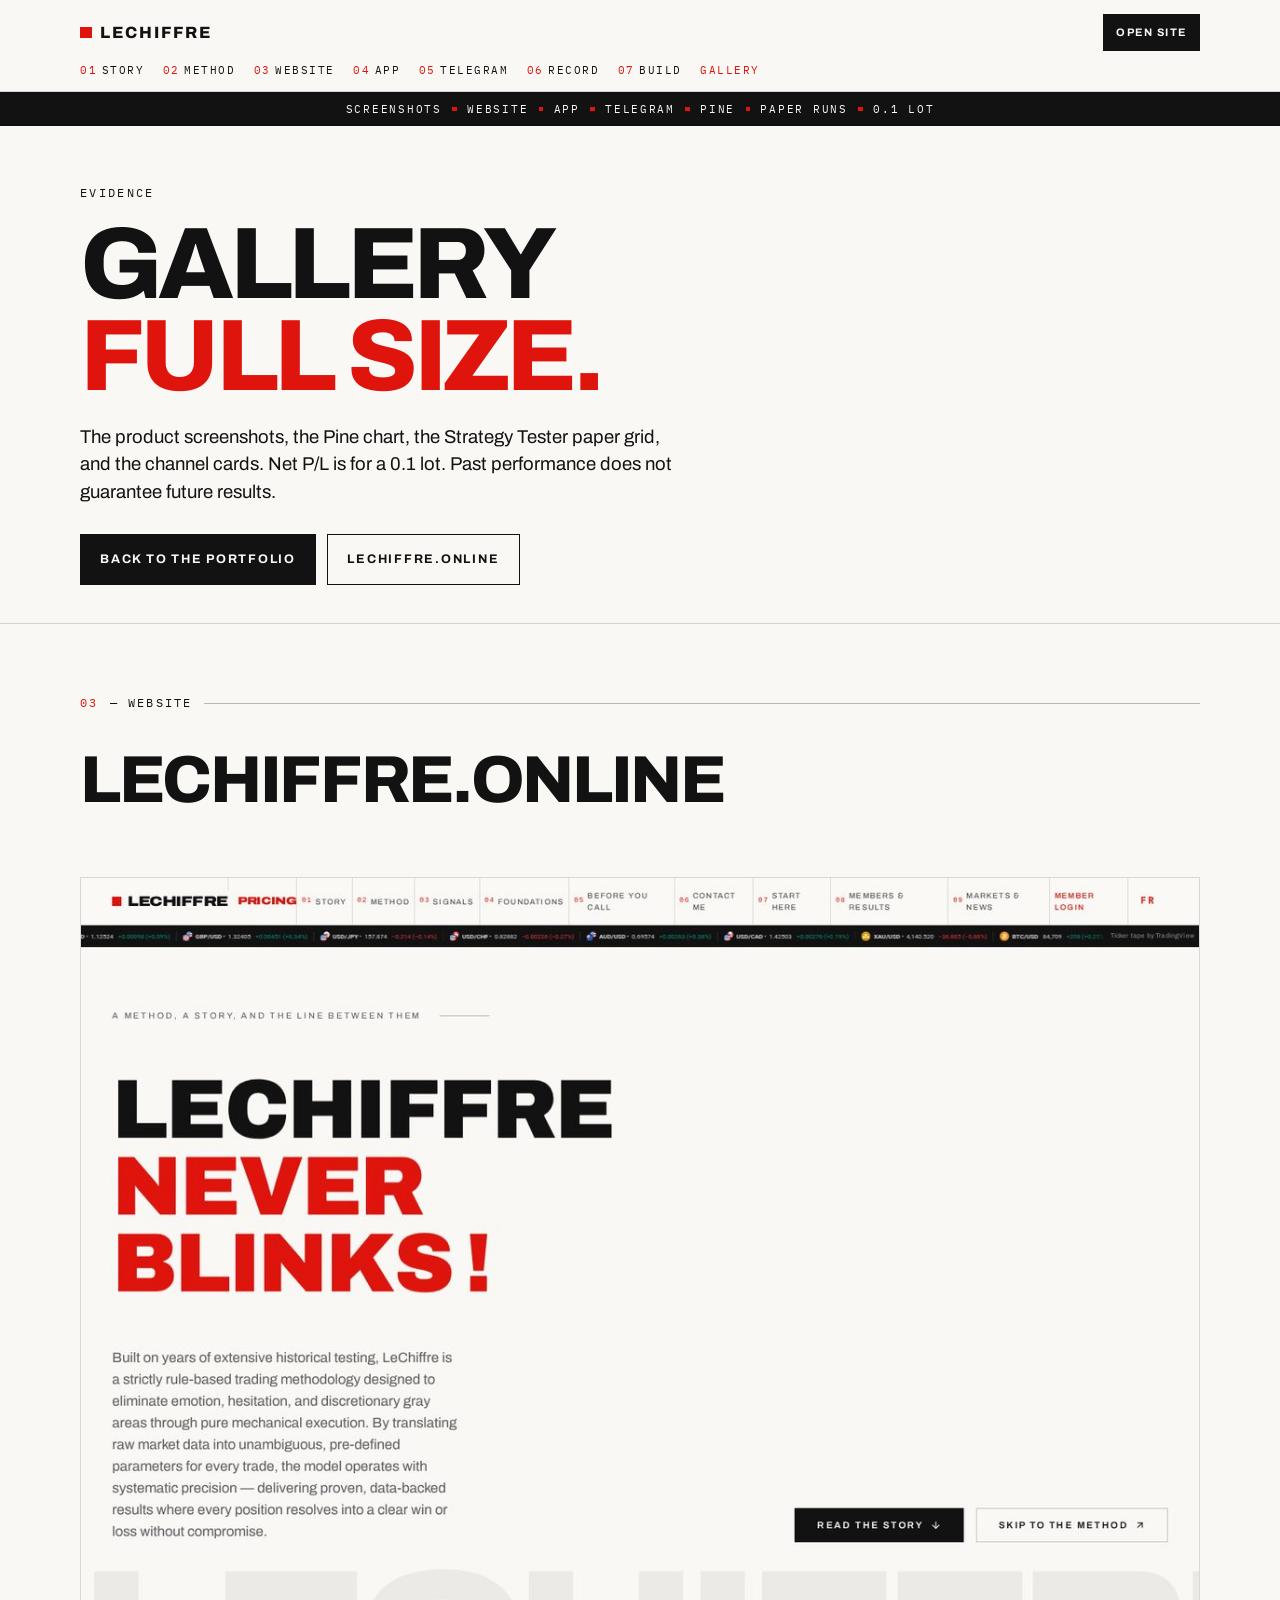
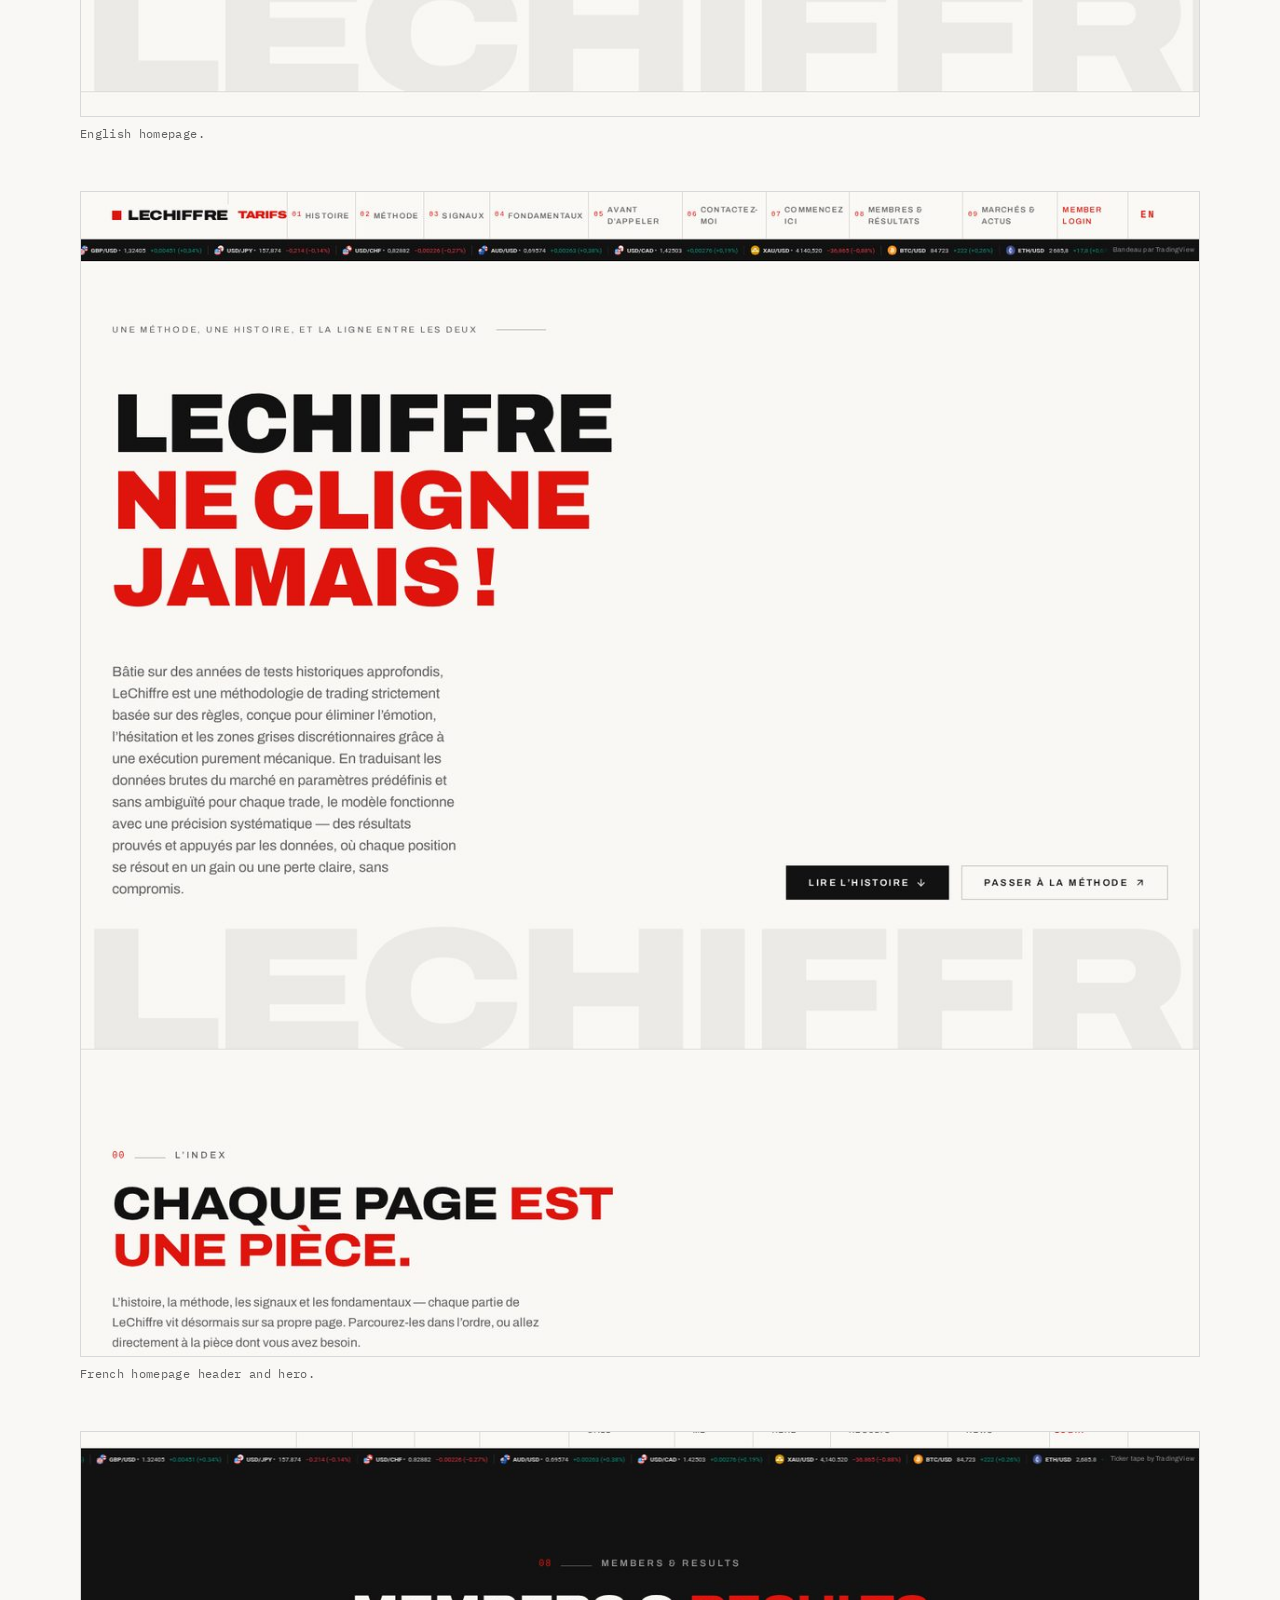
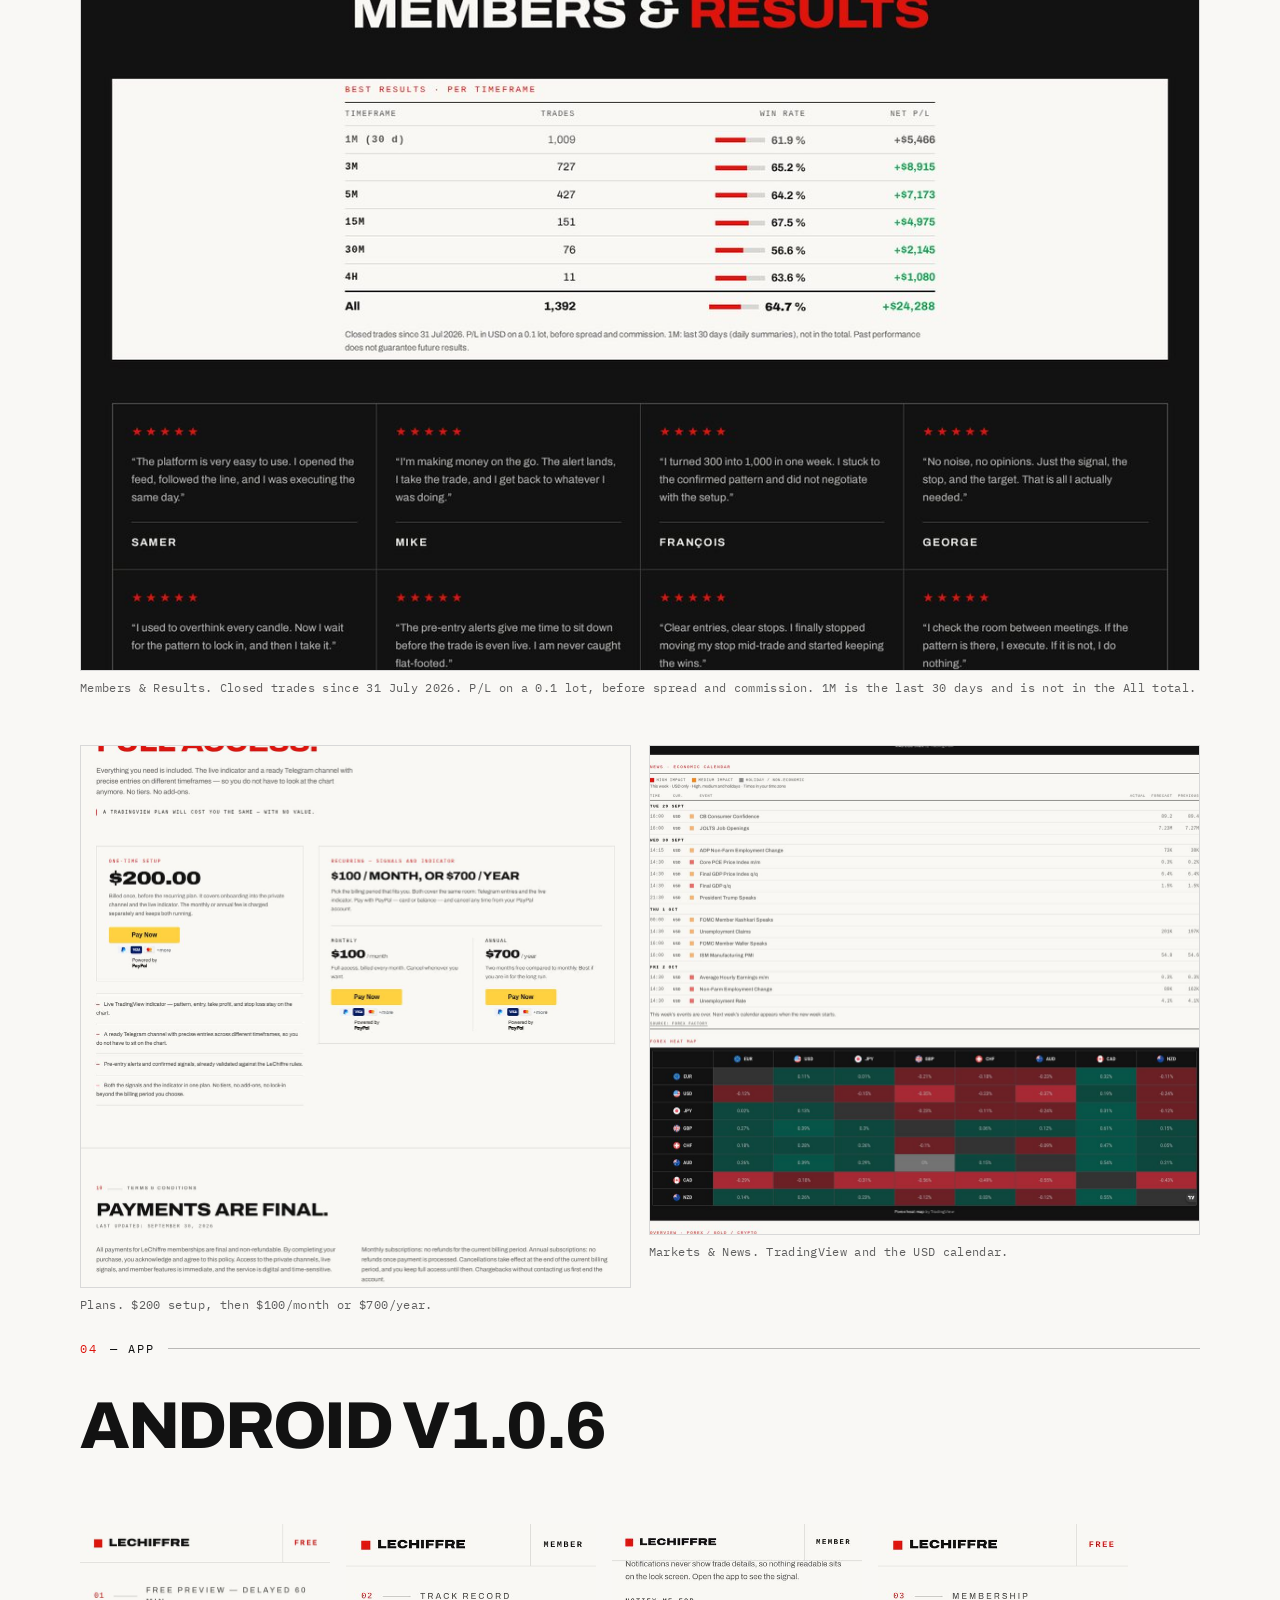
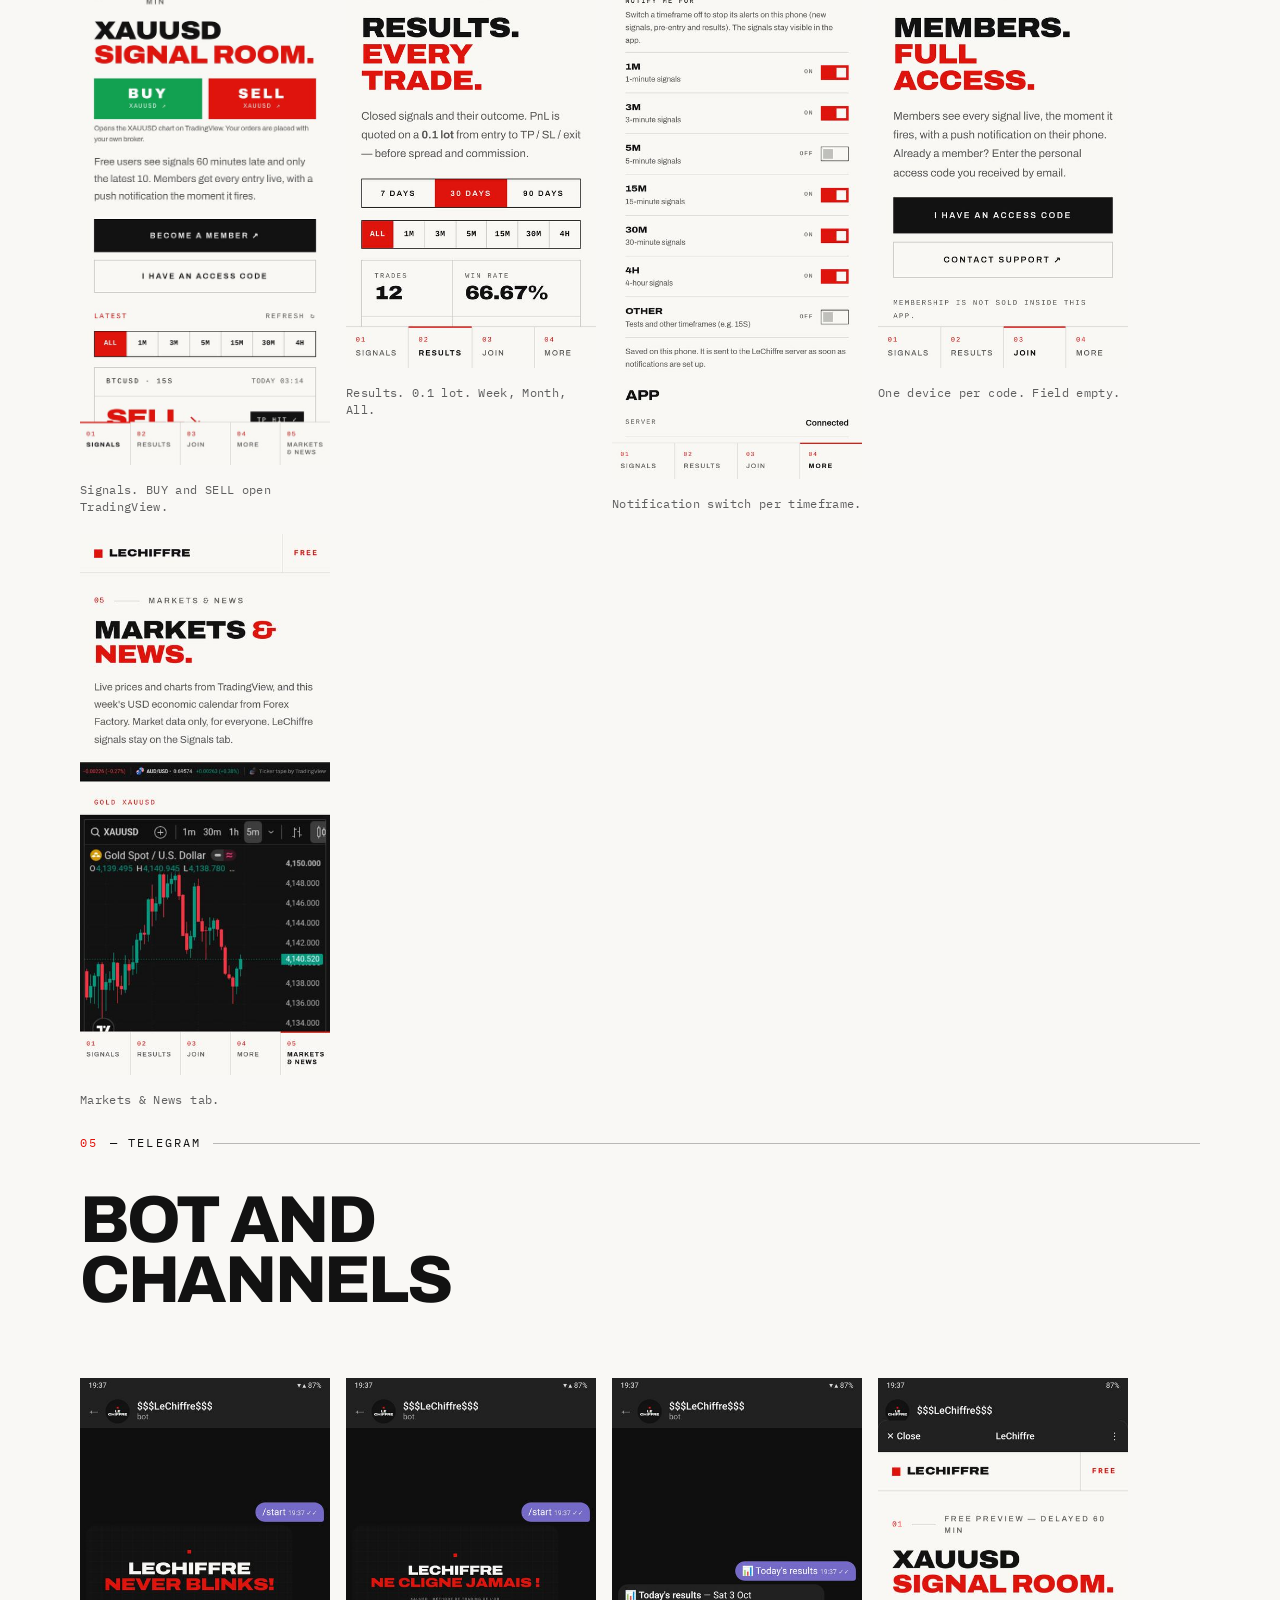
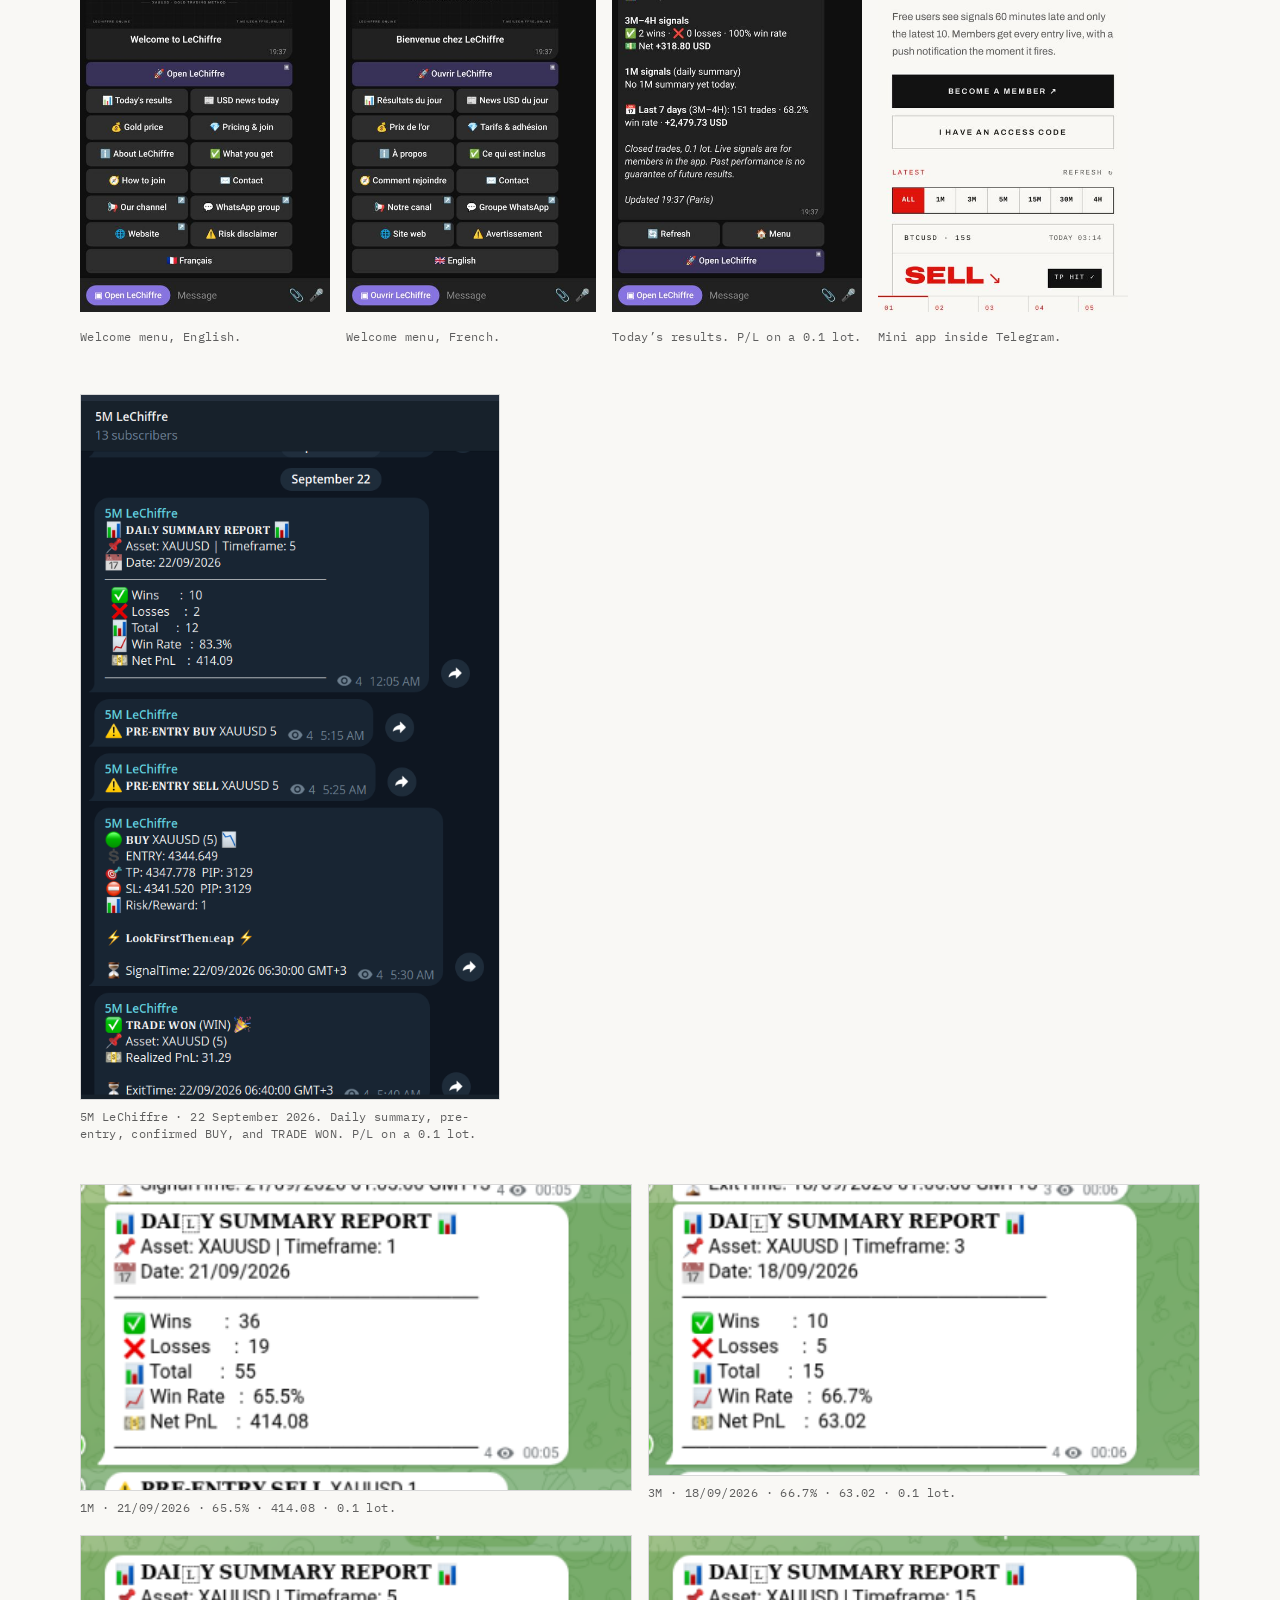
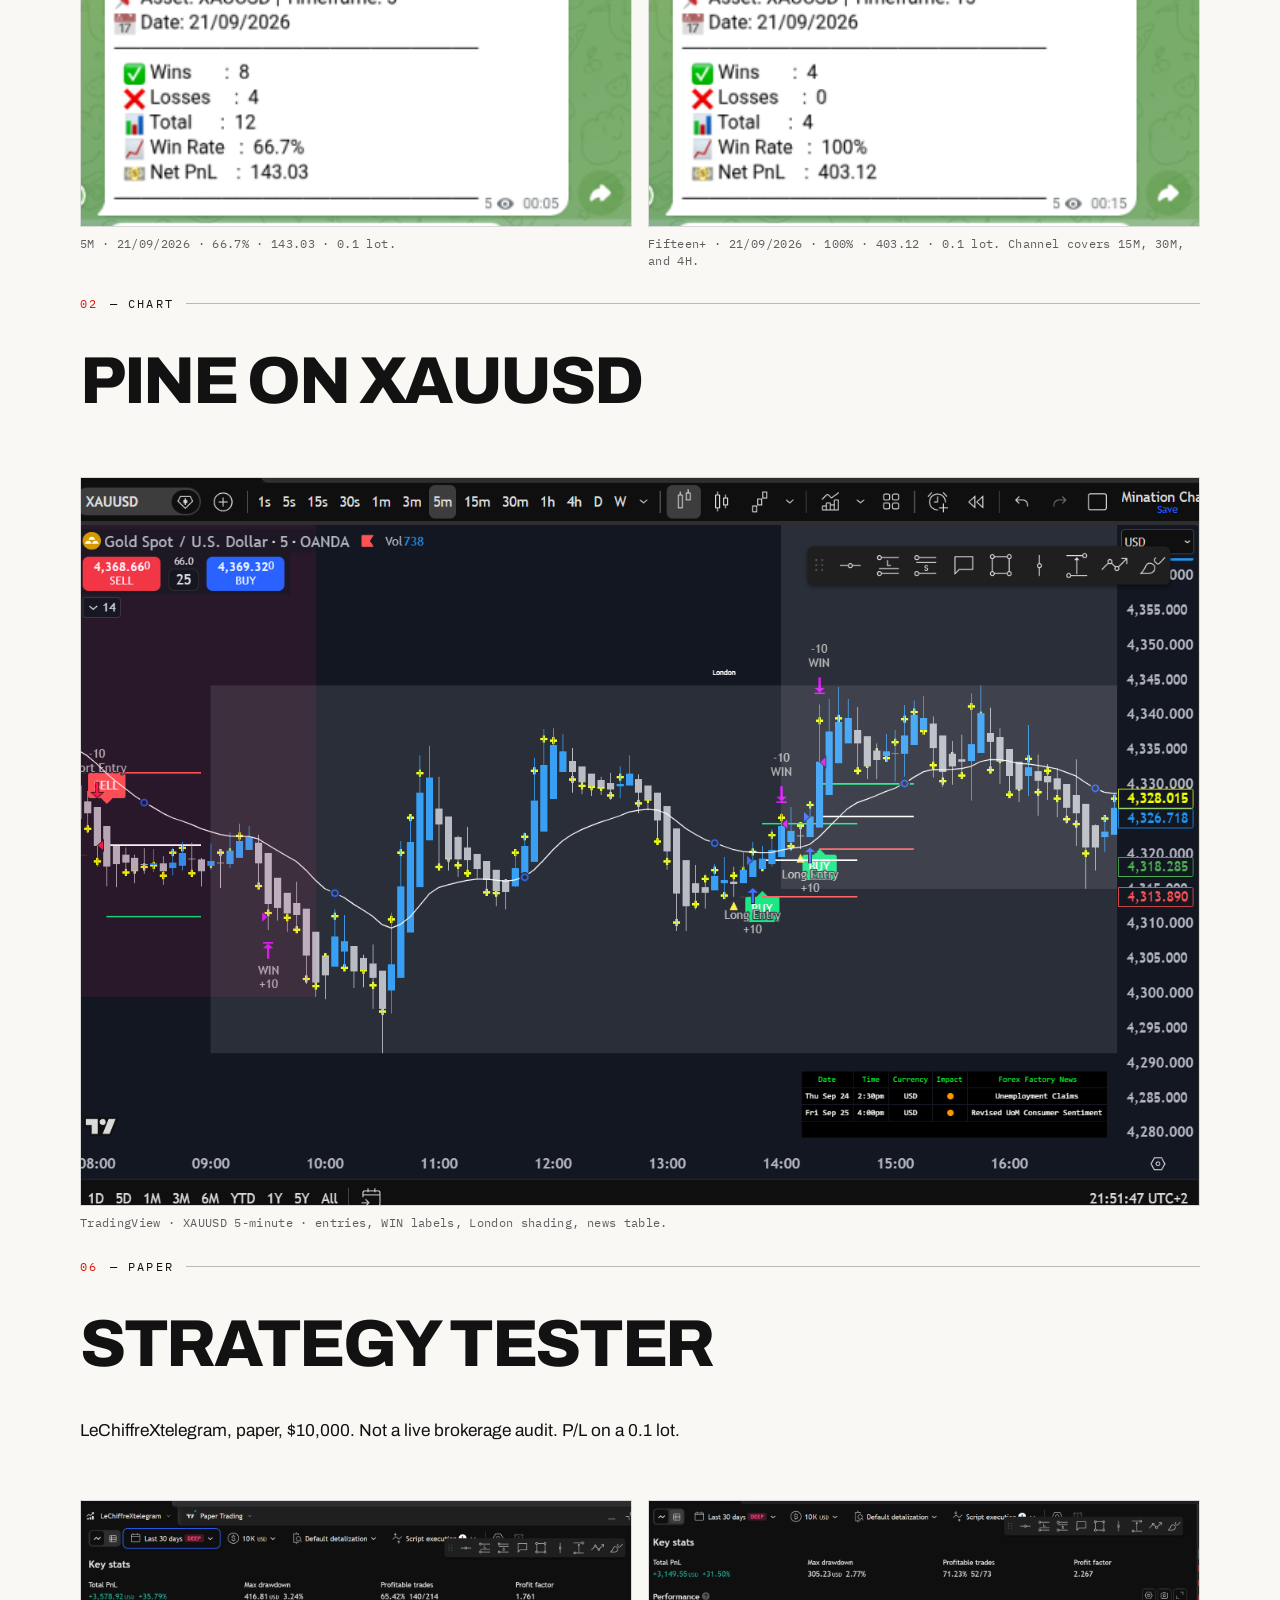
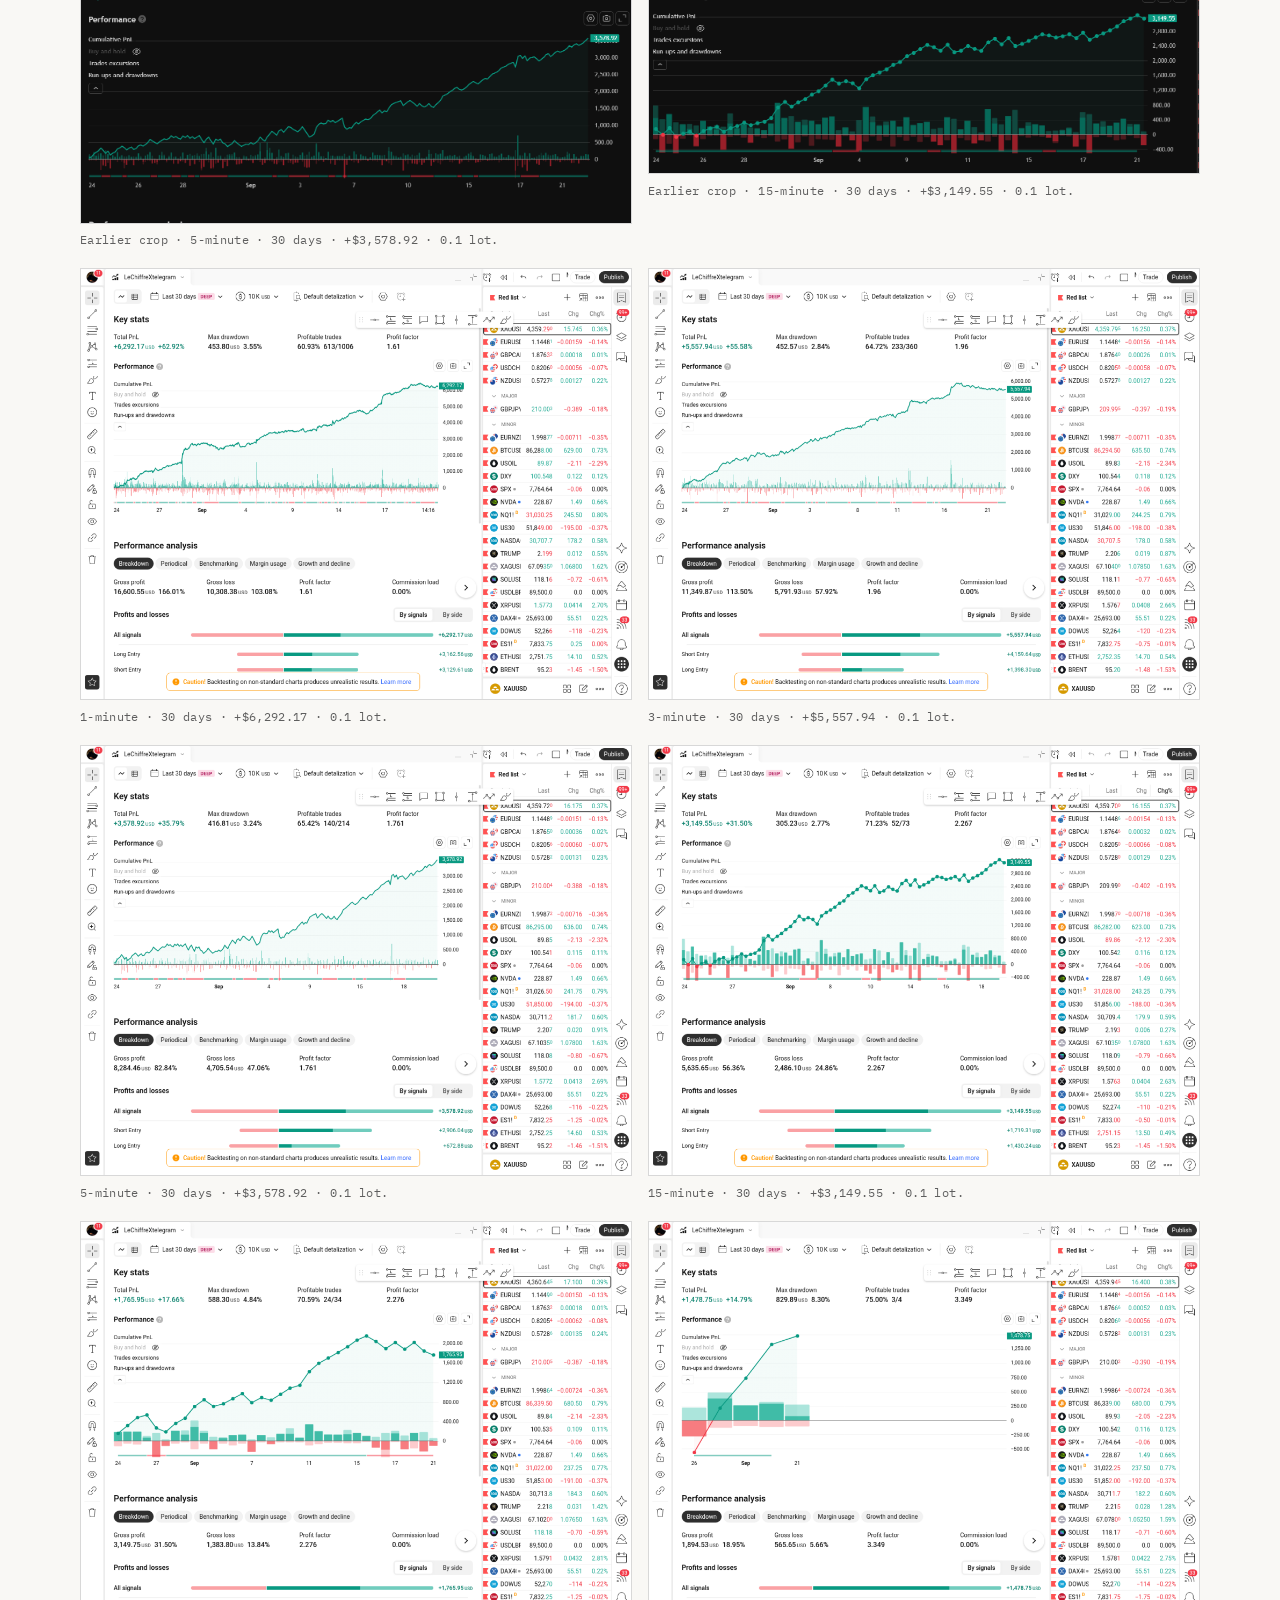
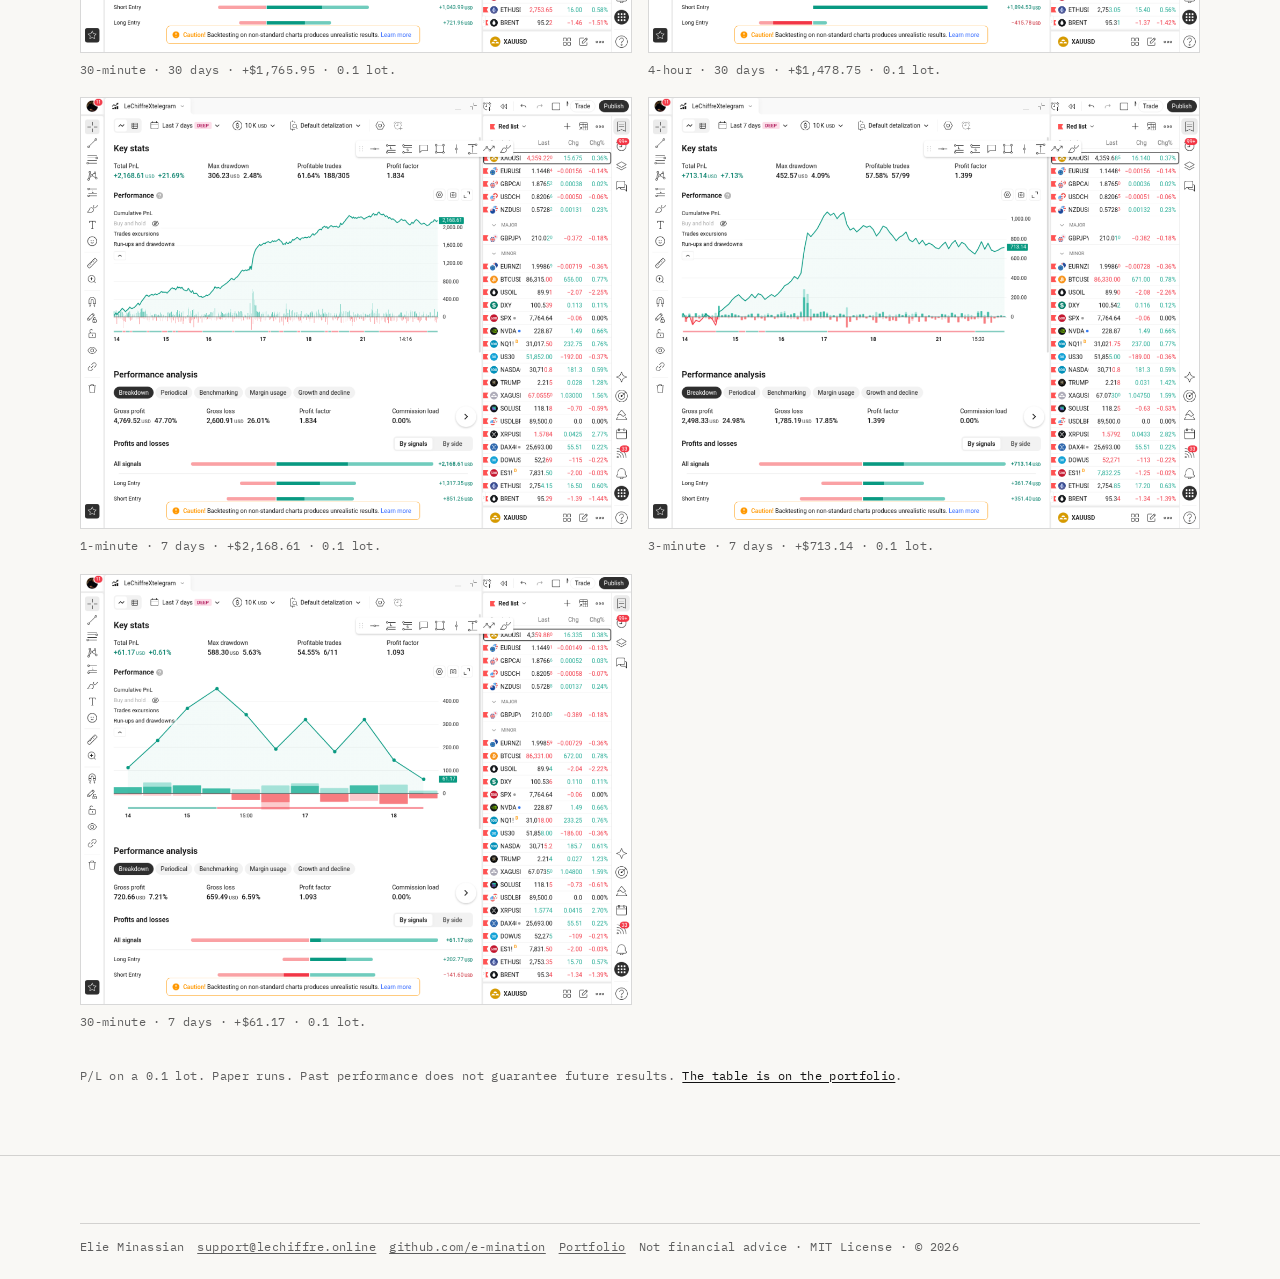
==== commit c530fd0b: "Showcase the full LeChiffre product in the live site's design. Rebuild the README and GitHub Pages a" ====
--- a/gallery.html
+++ b/gallery.html
@@ -3,143 +3,235 @@
   <head>
     <meta charset="utf-8" />
     <meta name="viewport" content="width=device-width, initial-scale=1" />
-    <title>Gallery — LeChiffre evidence</title>
+    <title>Gallery — LeChiffre portfolio</title>
     <meta
       name="description"
-      content="Screenshots of the LeChiffre Pine indicator, two 30-day Strategy Tester paper runs, and the 5M LeChiffre Telegram channel."
+      content="Screenshots of lechiffre.online, the LeChiffre Android app, the Telegram bot, the Pine indicator, and the Strategy Tester paper runs."
     />
-    <meta name="theme-color" content="#101410" />
+    <meta name="theme-color" content="#F9F8F5" />
     <link rel="canonical" href="https://e-mination.github.io/lechiffre-trading/gallery.html" />
     <link rel="icon" href="assets/favicon.svg" type="image/svg+xml" />
-    <link rel="preconnect" href="https://fonts.googleapis.com" />
-    <link rel="preconnect" href="https://fonts.gstatic.com" crossorigin />
-    <link
-      href="https://fonts.googleapis.com/css2?family=Bodoni+Moda:ital,opsz,wght@0,6..96,500;1,6..96,500&family=IBM+Plex+Mono:wght@400;500&family=Outfit:wght@300;400;500&display=swap"
-      rel="stylesheet"
-    />
     <link rel="stylesheet" href="css/styles.css" />
   </head>
   <body>
     <a class="skip" href="#main">Skip to content</a>
     <header class="top">
-      <a class="brand" href="index.html">LeChiffre</a>
-      <nav class="nav" aria-label="Primary">
-        <a href="index.html#indicator">Indicator</a>
-        <a href="index.html#tester">Tester</a>
-        <a href="index.html#channel">Channel</a>
-        <a href="index.html#site">Website</a>
-        <a href="gallery.html" aria-current="page">Gallery</a>
-        <a class="nav-cta" href="https://lechiffre.online/">lechiffre.online</a>
-      </nav>
+      <div class="wrap">
+        <div class="top-row">
+          <a class="brand" href="index.html"><span class="mark" aria-hidden="true"></span>LeChiffre</a>
+          <a class="btn small" href="https://lechiffre.online/">Open site</a>
+        </div>
+        <nav class="nav" aria-label="Primary">
+          <a href="index.html#story"><span class="n">01</span>Story</a>
+          <a href="index.html#method"><span class="n">02</span>Method</a>
+          <a href="index.html#website"><span class="n">03</span>Website</a>
+          <a href="index.html#app"><span class="n">04</span>App</a>
+          <a href="index.html#telegram"><span class="n">05</span>Telegram</a>
+          <a href="index.html#record"><span class="n">06</span>Record</a>
+          <a href="index.html#build"><span class="n">07</span>Build</a>
+          <a href="gallery.html" aria-current="page">Gallery</a>
+        </nav>
+      </div>
     </header>
+    <p class="tape">
+      Screenshots<i></i>Website<i></i>App<i></i>Telegram<i></i>Pine<i></i>Paper runs<i></i>0.1 lot
+    </p>
 
     <main id="main">
-      <section class="hero hero-tight">
+      <section class="hero">
         <div class="wrap">
           <p class="kicker">Evidence</p>
-          <h1><span>Gallery</span></h1>
+          <h1>Gallery<span class="red">Full size.</span></h1>
           <p class="lede">
-            Source screenshots, full size. The chart, the Strategy Tester paper
-            grid, the 5M signal thread, and the best-day Telegram summaries.
+            The product screenshots, the Pine chart, the Strategy Tester paper
+            grid, and the channel cards. Net P/L is for a 0.1 lot. Past
+            performance does not guarantee future results.
           </p>
+          <div class="actions">
+            <a class="btn" href="index.html">Back to the portfolio</a>
+            <a class="btn ghost" href="https://lechiffre.online/">lechiffre.online</a>
+          </div>
         </div>
       </section>
 
       <section>
         <div class="wrap gallery-grid">
-          <figure class="frame" id="chart">
-            <img
-              src="assets/tradingview-indicator-xauusd.png"
-              width="1407"
-              height="915"
-              alt="TradingView chart of Gold Spot versus the U.S. Dollar on the 5-minute OANDA feed. The LeChiffre Pine indicator marks buy and sell entries, WIN labels, session shading, and a Forex Factory news table."
-            />
+          <p class="label"><span class="num">03</span> — Website</p>
+          <h2>Lechiffre.online</h2>
+          <figure class="shot" id="home-en">
+            <img src="assets/showcase/website-home-hero.jpg" width="1200" height="900" alt="English homepage of lechiffre.online with the headline LeChiffre never blinks." />
+            <figcaption>English homepage.</figcaption>
+          </figure>
+          <figure class="shot" id="home-fr">
+            <img src="assets/showcase/website-fr-hero.jpg" width="1200" height="1250" alt="French homepage of lechiffre.online with the headline LeChiffre ne cligne jamais." />
+            <figcaption>French homepage header and hero.</figcaption>
+          </figure>
+          <figure class="shot" id="members">
+            <img src="assets/showcase/website-members.jpg" width="1200" height="900" alt="Members and Results table on lechiffre.online. Net P/L on a 0.1 lot." />
             <figcaption>
-              TradingView · XAUUSD 5-minute · LeChiffre Pine indicator. Entries,
-              WIN labels, London session shading, and the news table.
+              Members &amp; Results. Closed trades since 31 July 2026. P/L on a
+              0.1 lot, before spread and commission. 1M is the last 30 days and
+              is not in the All total.
             </figcaption>
           </figure>
-          <figure class="frame" id="tester-a">
-            <img
-              src="assets/strategy-30d-a.png"
-              width="1388"
-              height="811"
-              alt="TradingView Strategy Tester for LeChiffreXtelegram. Last 30 days, paper trading, 10,000 USD. Total PnL +3,578.92 USD, max drawdown 3.24 percent, profitable trades 65.42 percent, profit factor 1.761."
-            />
+          <div class="pair">
+            <figure class="shot" id="plans">
+              <img src="assets/showcase/website-plans.jpg" width="1100" height="1085" alt="Plans page: 200 dollar setup, 100 dollars a month or 700 dollars a year." />
+              <figcaption>Plans. $200 setup, then $100/month or $700/year.</figcaption>
+            </figure>
+            <figure class="shot" id="markets">
+              <img src="assets/showcase/website-markets.jpg" width="1100" height="978" alt="Markets and News page with a TradingView XAUUSD widget and a USD calendar." />
+              <figcaption>Markets &amp; News. TradingView and the USD calendar.</figcaption>
+            </figure>
+          </div>
+
+          <p class="label"><span class="num">04</span> — App</p>
+          <h2>Android v1.0.6</h2>
+          <div class="phones">
+            <figure id="app-signals">
+              <img src="assets/showcase/app-signals.jpg" width="540" height="1169" alt="App Signals screen with BUY and SELL buttons for XAUUSD." />
+              <figcaption>Signals. BUY and SELL open TradingView.</figcaption>
+            </figure>
+            <figure id="app-results">
+              <img src="assets/showcase/app-results.jpg" width="480" height="853" alt="App Results screen, win rate and P/L on a 0.1 lot." />
+              <figcaption>Results. 0.1 lot. Week, Month, All.</figcaption>
+            </figure>
+            <figure id="app-timeframes">
+              <img src="assets/showcase/app-timeframes.jpg" width="460" height="1022" alt="Notification switches for each timeframe." />
+              <figcaption>Notification switch per timeframe.</figcaption>
+            </figure>
+            <figure id="app-membership">
+              <img src="assets/showcase/app-membership.jpg" width="480" height="853" alt="Membership screen with an empty access-code field." />
+              <figcaption>One device per code. Field empty.</figcaption>
+            </figure>
+            <figure id="app-markets">
+              <img src="assets/showcase/app-markets.jpg" width="420" height="909" alt="App Markets and News tab." />
+              <figcaption>Markets &amp; News tab.</figcaption>
+            </figure>
+          </div>
+
+          <p class="label"><span class="num">05</span> — Telegram</p>
+          <h2>Bot and channels</h2>
+          <div class="phones">
+            <figure id="bot-en">
+              <img src="assets/showcase/bot-menu-en.jpg" width="460" height="983" alt="English Telegram bot welcome menu." />
+              <figcaption>Welcome menu, English.</figcaption>
+            </figure>
+            <figure id="bot-fr">
+              <img src="assets/showcase/bot-menu-fr.jpg" width="460" height="983" alt="French Telegram bot welcome menu." />
+              <figcaption>Welcome menu, French.</figcaption>
+            </figure>
+            <figure id="bot-results">
+              <img src="assets/showcase/bot-results.jpg" width="460" height="983" alt="Today's results inside the Telegram bot." />
+              <figcaption>Today’s results. P/L on a 0.1 lot.</figcaption>
+            </figure>
+            <figure id="bot-mini">
+              <img src="assets/showcase/bot-miniapp.jpg" width="460" height="983" alt="LeChiffre mini app open inside Telegram." />
+              <figcaption>Mini app inside Telegram.</figcaption>
+            </figure>
+          </div>
+
+          <figure class="shot portrait" id="telegram">
+            <img src="assets/telegram-5m-lechiffre.png" width="562" height="947" alt="5M LeChiffre Telegram thread, 22 September 2026, with a daily summary and a winning BUY." />
             <figcaption>
-              Strategy Tester · LeChiffreXtelegram · run A. Last 30 days, paper,
-              $10,000. +$3,578.92 (+35.79%), drawdown 3.24%, win rate 65.42%
-              (140/214), profit factor 1.761. PnL shown for 0.1 lot size.
-              Not a live brokerage audit.
+              5M LeChiffre · 22 September 2026. Daily summary, pre-entry, confirmed
+              BUY, and TRADE WON. P/L on a 0.1 lot.
             </figcaption>
           </figure>
-          <figure class="frame" id="tester-b">
-            <img
-              src="assets/strategy-30d-b.png"
-              width="1406"
-              height="695"
-              alt="TradingView Strategy Tester, last 30 days on a 10,000 USD paper account. Total PnL +3,149.55 USD, max drawdown 2.77 percent, profitable trades 71.23 percent, profit factor 2.267."
-            />
-            <figcaption>
-              Strategy Tester · run B. Last 30 days, paper, $10,000.
-              +$3,149.55 (+31.50%), drawdown 2.77%, win rate 71.23% (52/73),
-              profit factor 2.267. PnL shown for 0.1 lot size.
-              Second example 30-day paper run.
-            </figcaption>
-          </figure>
-          <figure class="frame portrait" id="telegram">
-            <img
-              src="assets/telegram-5m-lechiffre.png"
-              width="562"
-              height="947"
-              alt="Telegram channel 5M LeChiffre. The thread shows a daily summary for XAUUSD on the 5-minute timeframe, pre-entry alerts, a BUY signal with entry, take profit and stop, and a TRADE WON result."
-            />
-            <figcaption>
-              Telegram · 5M LeChiffre · 22 September 2026. Daily summary,
-              pre-entry, confirmed BUY, and TRADE WON. PnL shown for 0.1 lot size.
-              Figures on this card are that example day only.
-            </figcaption>
-          </figure>
-          <h2 class="subhead">Best day reports</h2>
-          <p class="intro">Positive example days. PnL shown for 0.1 lot size.</p>
           <div class="day-grid">
-            <figure class="frame" id="best-1m">
-              <img src="assets/telegram/1m-daily-best.png" width="370" height="205" alt="1M LeChiffre daily summary, 21 September 2026, win rate 65.5 percent, net PnL 414.08." />
-              <figcaption>1M LeChiffre · 21/09/2026 · 65.5% win rate · net PnL 414.08. PnL shown for 0.1 lot size.</figcaption>
-            </figure>
-            <figure class="frame" id="best-3m">
-              <img src="assets/telegram/3m-daily-best.png" width="370" height="195" alt="3M LeChiffre daily summary, 18 September 2026, win rate 66.7 percent, net PnL 63.02." />
-              <figcaption>3M LeChiffre · 18/09/2026 · 66.7% win rate · net PnL 63.02. PnL shown for 0.1 lot size.</figcaption>
-            </figure>
-            <figure class="frame" id="best-5m">
-              <img src="assets/telegram/5m-daily-best.png" width="370" height="195" alt="5M LeChiffre daily summary, 21 September 2026, win rate 66.7 percent, net PnL 143.03." />
-              <figcaption>5M LeChiffre · 21/09/2026 · 66.7% win rate · net PnL 143.03. PnL shown for 0.1 lot size.</figcaption>
-            </figure>
-            <figure class="frame" id="best-fifteen">
-              <img src="assets/telegram/fifteen-daily-best.png" width="370" height="195" alt="Fifteen+ LeChiffre daily summary, 21 September 2026, win rate 100 percent, net PnL 403.12." />
-              <figcaption>Fifteen+ LeChiffre · 21/09/2026 · 100% win rate · net PnL 403.12. PnL shown for 0.1 lot size.</figcaption>
-            </figure>
-          </div>
-          <p class="caption">
-            <a href="index.html#tester">Strategy Tester grid on the portfolio</a>
-            ·
-            <a href="index.html">Back to the portfolio</a>
-            ·
-            <a href="https://lechiffre.online/">lechiffre.online</a>
+            <figure class="shot" id="best-1m">
+              <img src="assets/telegram/1m-daily-best.png" width="370" height="205" alt="1M best day, 21 September 2026, win rate 65.5 percent, net P/L 414.08 on a 0.1 lot." />
+              <figcaption>1M · 21/09/2026 · 65.5% · 414.08 · 0.1 lot.</figcaption>
+            </figure>
+            <figure class="shot" id="best-3m">
+              <img src="assets/telegram/3m-daily-best.png" width="370" height="195" alt="3M best day, 18 September 2026, win rate 66.7 percent, net P/L 63.02 on a 0.1 lot." />
+              <figcaption>3M · 18/09/2026 · 66.7% · 63.02 · 0.1 lot.</figcaption>
+            </figure>
+            <figure class="shot" id="best-5m">
+              <img src="assets/telegram/5m-daily-best.png" width="370" height="195" alt="5M best day, 21 September 2026, win rate 66.7 percent, net P/L 143.03 on a 0.1 lot." />
+              <figcaption>5M · 21/09/2026 · 66.7% · 143.03 · 0.1 lot.</figcaption>
+            </figure>
+            <figure class="shot" id="best-fifteen">
+              <img src="assets/telegram/fifteen-daily-best.png" width="370" height="195" alt="Fifteen+ best day, 21 September 2026, win rate 100 percent, net P/L 403.12 on a 0.1 lot." />
+              <figcaption>Fifteen+ · 21/09/2026 · 100% · 403.12 · 0.1 lot. Channel covers 15M, 30M, and 4H.</figcaption>
+            </figure>
+          </div>
+
+          <p class="label"><span class="num">02</span> — Chart</p>
+          <h2>Pine on XAUUSD</h2>
+          <figure class="shot" id="chart">
+            <img src="assets/tradingview-indicator-xauusd.png" width="1407" height="915" alt="LeChiffre Pine indicator on the XAUUSD 5-minute chart, with entries, WIN labels, session shading, and a news table." />
+            <figcaption>TradingView · XAUUSD 5-minute · entries, WIN labels, London shading, news table.</figcaption>
+          </figure>
+
+          <p class="label"><span class="num">06</span> — Paper</p>
+          <h2>Strategy Tester</h2>
+          <p class="intro">
+            LeChiffreXtelegram, paper, $10,000. Not a live brokerage audit. P/L
+            on a 0.1 lot.
+          </p>
+          <div class="shot-grid">
+            <figure class="shot" id="tester-a">
+              <img src="assets/strategy-30d-a.png" width="1388" height="811" alt="Earlier crop of the 5-minute 30-day Strategy Tester paper report. P/L +3,578.92 USD on a 0.1 lot." />
+              <figcaption>Earlier crop · 5-minute · 30 days · +$3,578.92 · 0.1 lot.</figcaption>
+            </figure>
+            <figure class="shot" id="tester-b">
+              <img src="assets/strategy-30d-b.png" width="1406" height="695" alt="Earlier crop of the 15-minute 30-day Strategy Tester paper report. P/L +3,149.55 USD on a 0.1 lot." />
+              <figcaption>Earlier crop · 15-minute · 30 days · +$3,149.55 · 0.1 lot.</figcaption>
+            </figure>
+            <figure class="shot">
+              <img src="assets/strategy/xauusd-1m-30d.png" width="1024" height="800" alt="1-minute 30-day paper report, +6,292.17 USD on a 0.1 lot." />
+              <figcaption>1-minute · 30 days · +$6,292.17 · 0.1 lot.</figcaption>
+            </figure>
+            <figure class="shot">
+              <img src="assets/strategy/xauusd-3m-30d.png" width="1024" height="800" alt="3-minute 30-day paper report, +5,557.94 USD on a 0.1 lot." />
+              <figcaption>3-minute · 30 days · +$5,557.94 · 0.1 lot.</figcaption>
+            </figure>
+            <figure class="shot">
+              <img src="assets/strategy/xauusd-5m-30d.png" width="1024" height="800" alt="5-minute 30-day paper report, +3,578.92 USD on a 0.1 lot." />
+              <figcaption>5-minute · 30 days · +$3,578.92 · 0.1 lot.</figcaption>
+            </figure>
+            <figure class="shot">
+              <img src="assets/strategy/xauusd-15m-30d.png" width="1024" height="800" alt="15-minute 30-day paper report, +3,149.55 USD on a 0.1 lot." />
+              <figcaption>15-minute · 30 days · +$3,149.55 · 0.1 lot.</figcaption>
+            </figure>
+            <figure class="shot">
+              <img src="assets/strategy/xauusd-30m-30d.png" width="1024" height="800" alt="30-minute 30-day paper report, +1,765.95 USD on a 0.1 lot." />
+              <figcaption>30-minute · 30 days · +$1,765.95 · 0.1 lot.</figcaption>
+            </figure>
+            <figure class="shot">
+              <img src="assets/strategy/xauusd-4h-30d.png" width="1024" height="800" alt="4-hour 30-day paper report, +1,478.75 USD on a 0.1 lot." />
+              <figcaption>4-hour · 30 days · +$1,478.75 · 0.1 lot.</figcaption>
+            </figure>
+            <figure class="shot">
+              <img src="assets/strategy/xauusd-1m-7d.png" width="1024" height="800" alt="1-minute 7-day paper report, +2,168.61 USD on a 0.1 lot." />
+              <figcaption>1-minute · 7 days · +$2,168.61 · 0.1 lot.</figcaption>
+            </figure>
+            <figure class="shot">
+              <img src="assets/strategy/xauusd-3m-7d.png" width="1024" height="800" alt="3-minute 7-day paper report, +713.14 USD on a 0.1 lot." />
+              <figcaption>3-minute · 7 days · +$713.14 · 0.1 lot.</figcaption>
+            </figure>
+            <figure class="shot">
+              <img src="assets/strategy/xauusd-30m-7d.png" width="1024" height="800" alt="30-minute 7-day paper report, +61.17 USD on a 0.1 lot." />
+              <figcaption>30-minute · 7 days · +$61.17 · 0.1 lot.</figcaption>
+            </figure>
+          </div>
+          <p class="lot">
+            P/L on a 0.1 lot. Paper runs. Past performance does not guarantee
+            future results.
+            <a href="index.html#record">The table is on the portfolio</a>.
           </p>
         </div>
       </section>
     </main>
 
     <footer class="site-footer">
-      <div class="foot">
-        <div>
-          Elie Minassian ·
-          <a href="mailto:minassianelie@gmail.com">minassianelie@gmail.com</a>
-          ·
-          <a href="https://github.com/e-mination">github.com/e-mination</a>
-        </div>
-        <div>Not financial advice · MIT License · © 2026</div>
+      <div class="wrap legal">
+        <span>Elie Minassian</span>
+        <a href="mailto:support@lechiffre.online">support@lechiffre.online</a>
+        <a href="https://github.com/e-mination">github.com/e-mination</a>
+        <a href="index.html">Portfolio</a>
+        <span>Not financial advice · MIT License · © 2026</span>
       </div>
     </footer>
   </body>
--- a/css/styles.css
+++ b/css/styles.css
@@ -1,19 +1,40 @@
+@font-face {
+  font-family: "Archivo";
+  font-style: normal;
+  font-weight: 100 900;
+  font-stretch: 100%;
+  font-display: swap;
+  src: url("../assets/fonts/archivo-latin.woff2") format("woff2");
+}
+
+@font-face {
+  font-family: "IBM Plex Mono";
+  font-style: normal;
+  font-weight: 400;
+  font-display: swap;
+  src: url("../assets/fonts/plexmono-400.woff2") format("woff2");
+}
+
+@font-face {
+  font-family: "IBM Plex Mono";
+  font-style: normal;
+  font-weight: 500;
+  font-display: swap;
+  src: url("../assets/fonts/plexmono-500.woff2") format("woff2");
+}
+
 :root {
-  --ink: #101410;
-  --ink-2: #171d19;
-  --panel: #1c241f;
-  --line: rgba(228, 199, 138, 0.32);
-  --line-soft: rgba(244, 239, 228, 0.12);
-  --gold: #e4c78a;
-  --gold-2: #f4e7c8;
-  --paper: #f4efe4;
-  --muted: #b7c2b8;
-  --win: #9dceb0;
-  --serif: "Bodoni Moda", "Palatino Linotype", Palatino, serif;
-  --sans: "Outfit", "Avenir Next", "Segoe UI", sans-serif;
-  --mono: "IBM Plex Mono", ui-monospace, "SFMono-Regular", monospace;
+  --paper: #f9f8f5;
+  --ink: #121212;
+  --red: #de140d;
+  --green: #0c7a3a;
+  --muted: #5e5e5e;
+  --line: rgba(18, 18, 18, 0.16);
+  --line-strong: rgba(18, 18, 18, 0.55);
+  --soft: #efeee9;
   --max: 1120px;
-  --shadow: 0 28px 70px rgba(0, 0, 0, 0.38);
+  --sans: "Archivo", "Helvetica Neue", Helvetica, Arial, sans-serif;
+  --mono: "IBM Plex Mono", ui-monospace, "SFMono-Regular", Menlo, Consolas, monospace;
 }
 
 *,
@@ -29,52 +50,42 @@
 body {
   margin: 0;
   min-height: 100vh;
-  color: var(--paper);
+  background: var(--paper);
+  color: var(--ink);
   font-family: var(--sans);
   font-weight: 400;
-  font-size: 1.05rem;
-  line-height: 1.6;
-  background:
-    radial-gradient(900px 480px at 100% -10%, rgba(228, 199, 138, 0.14), transparent 60%),
-    radial-gradient(700px 420px at -10% 20%, rgba(157, 206, 176, 0.06), transparent 55%),
-    var(--ink);
-}
-
-body::before {
-  content: "";
-  pointer-events: none;
-  position: fixed;
-  inset: 0;
-  background-image:
-    linear-gradient(rgba(244, 239, 228, 0.035) 1px, transparent 1px),
-    linear-gradient(90deg, rgba(244, 239, 228, 0.035) 1px, transparent 1px);
-  background-size: 48px 48px;
-  mask-image: linear-gradient(180deg, rgba(0, 0, 0, 0.7), transparent 78%);
-  z-index: 0;
-}
-
-a {
-  color: var(--gold-2);
-  text-underline-offset: 0.18em;
-}
-
-a:hover {
-  color: white;
+  font-size: 1.0625rem;
+  line-height: 1.55;
+  text-rendering: optimizeLegibility;
 }
 
 img {
   max-width: 100%;
   height: auto;
+}
+
+a {
+  color: var(--ink);
+  text-underline-offset: 0.18em;
+}
+
+a:hover {
+  color: var(--red);
+}
+
+:focus-visible {
+  outline: 2px solid var(--red);
+  outline-offset: 3px;
 }
 
 .skip {
   position: absolute;
   left: 1rem;
   top: -4rem;
-  background: var(--gold);
-  color: var(--ink);
-  padding: 0.5rem 0.8rem;
-  z-index: 5;
+  background: var(--ink);
+  color: var(--paper);
+  padding: 0.55rem 0.8rem;
+  z-index: 10;
 }
 
 .skip:focus {
@@ -86,663 +97,835 @@
   margin-inline: auto;
 }
 
-.top,
-main,
-.site-footer {
-  position: relative;
-  z-index: 1;
-}
-
 .top {
+  position: sticky;
+  top: 0;
+  z-index: 5;
+  background: rgba(249, 248, 245, 0.94);
+  backdrop-filter: blur(10px);
+  border-bottom: 1px solid var(--line);
+}
+
+.top-row {
   display: flex;
   align-items: center;
   justify-content: space-between;
-  gap: 1rem 1.5rem;
-  width: min(var(--max), calc(100% - 2.4rem));
-  margin: 0 auto;
-  padding: 1.15rem 0;
-  border-bottom: 1px solid var(--line-soft);
+  gap: 1rem;
+  padding: 0.85rem 0 0.7rem;
 }
 
 .brand {
-  font-family: var(--serif);
-  font-style: italic;
-  font-size: 1.45rem;
-  letter-spacing: 0.01em;
-  color: var(--paper);
+  display: inline-flex;
+  align-items: center;
+  gap: 0.55rem;
+  color: var(--ink);
   text-decoration: none;
+  font-weight: 800;
+  letter-spacing: 0.12em;
+  text-transform: uppercase;
+  font-size: 1.02rem;
+}
+
+.brand:hover {
+  color: var(--ink);
+}
+
+.mark {
+  width: 0.72rem;
+  height: 0.72rem;
+  background: var(--red);
+  flex: none;
 }
 
 .nav {
   display: flex;
-  flex-wrap: wrap;
-  justify-content: flex-end;
-  gap: 0.35rem 1.1rem;
-  font-family: var(--mono);
-  font-size: 0.74rem;
-  letter-spacing: 0.08em;
-  text-transform: uppercase;
+  gap: 0.35rem 1.15rem;
+  padding: 0 0 0.75rem;
+  overflow-x: auto;
+  scrollbar-width: none;
+}
+
+.nav::-webkit-scrollbar {
+  display: none;
 }
 
 .nav a {
-  color: var(--muted);
+  flex: none;
+  color: var(--ink);
   text-decoration: none;
+  font-family: var(--mono);
+  font-size: 0.68rem;
+  font-weight: 400;
+  letter-spacing: 0.14em;
+  text-transform: uppercase;
+  white-space: nowrap;
 }
 
 .nav a:hover,
 .nav a[aria-current="page"] {
-  color: var(--gold-2);
-}
-
-.nav-cta {
-  color: var(--ink) !important;
-  background: var(--gold);
-  padding: 0.35rem 0.6rem;
-  border-radius: 999px;
-}
-
-.nav-cta:hover {
-  background: var(--gold-2);
-  color: var(--ink) !important;
+  color: var(--red);
+}
+
+.nav .n {
+  color: var(--red);
+  margin-right: 0.28rem;
+}
+
+.tape {
+  margin: 0;
+  background: var(--ink);
+  color: var(--paper);
+  text-align: center;
+  font-family: var(--mono);
+  font-size: 0.68rem;
+  letter-spacing: 0.16em;
+  text-transform: uppercase;
+  padding: 0.48rem 1rem;
+  line-height: 1.7;
+}
+
+.tape i {
+  display: inline-block;
+  width: 0.28rem;
+  height: 0.28rem;
+  margin: 0 0.65rem 0.12rem;
+  background: var(--red);
+  vertical-align: middle;
 }
 
 .hero {
-  padding: 4.2rem 0 3.2rem;
+  padding: 3.6rem 0 2.4rem;
+  border-top: 0;
+}
+
+section[id] {
+  scroll-margin-top: 6.2rem;
 }
 
 .kicker {
-  margin: 0 0 1rem;
-  font-family: var(--mono);
-  font-size: 0.75rem;
-  letter-spacing: 0.16em;
-  text-transform: uppercase;
-  color: var(--gold);
-}
-
-.hero-grid {
-  display: grid;
-  grid-template-columns: minmax(0, 1.4fr) minmax(260px, 0.8fr);
-  gap: 2.5rem 3rem;
-  align-items: end;
+  margin: 0 0 1.1rem;
+  font-family: var(--mono);
+  font-size: 0.72rem;
+  letter-spacing: 0.2em;
+  text-transform: uppercase;
+}
+
+h1,
+h2,
+h3 {
+  font-weight: 800;
+  letter-spacing: -0.035em;
+  text-transform: uppercase;
+  line-height: 0.9;
+  margin: 0;
 }
 
 h1 {
-  margin: 0;
-  font-family: var(--serif);
-  font-weight: 500;
-  font-size: clamp(4.6rem, 12vw, 8.4rem);
-  line-height: 0.82;
-  letter-spacing: -0.035em;
-}
-
-h1 span {
+  font-size: clamp(2.85rem, 8.4vw, 6.35rem);
+  max-width: 16ch;
+  letter-spacing: -0.045em;
+}
+
+h1 .red,
+h2 .red {
   display: block;
-  font-style: italic;
-  font-weight: 500;
+  color: var(--red);
+}
+
+h2 {
+  font-size: clamp(2.15rem, 5.4vw, 4.15rem);
+  max-width: 16ch;
+  margin: 0.85rem 0 1.1rem;
+}
+
+h3 {
+  font-size: 1.35rem;
+  letter-spacing: -0.03em;
+  line-height: 1;
+  text-transform: uppercase;
 }
 
 .lede {
   max-width: 38rem;
-  margin: 1.4rem 0 0;
-  font-size: 1.22rem;
-  font-weight: 300;
-  color: var(--paper);
-}
-
-.lede strong {
-  font-weight: 500;
+  font-size: 1.16rem;
+  line-height: 1.5;
+  margin: 1.35rem 0 0;
 }
 
 .actions {
   display: flex;
   flex-wrap: wrap;
   gap: 0.7rem;
-  margin-top: 1.6rem;
-}
-
-.button {
+  margin-top: 1.7rem;
+}
+
+.btn {
   display: inline-flex;
   align-items: center;
-  gap: 0.4rem;
+  justify-content: center;
+  min-height: 3.15rem;
+  padding: 0.85rem 1.2rem;
+  background: var(--ink);
+  color: var(--paper);
+  border: 1px solid var(--ink);
   text-decoration: none;
-  border-radius: 999px;
-  padding: 0.72rem 1.05rem;
-  font-size: 0.95rem;
-}
-
-.button-primary {
-  background: var(--gold);
+  font-family: var(--sans);
+  font-weight: 700;
+  font-size: 0.78rem;
+  letter-spacing: 0.14em;
+  text-transform: uppercase;
+}
+
+.btn:hover {
+  background: var(--red);
+  border-color: var(--red);
+  color: white;
+}
+
+.btn.ghost {
+  background: transparent;
   color: var(--ink);
 }
 
-.button-primary:hover {
-  background: var(--gold-2);
-  color: var(--ink);
-}
-
-.button-ghost {
-  border: 1px solid var(--line);
-  color: var(--gold-2);
-}
-
-.button-ghost:hover {
-  border-color: var(--gold);
+.btn.ghost:hover {
   color: white;
 }
 
-.dossier {
-  border: 1px solid var(--line);
-  background: rgba(23, 29, 25, 0.86);
-  padding: 1.15rem 1.2rem 1.25rem;
-  box-shadow: var(--shadow);
-}
-
-.dossier p {
-  margin: 0;
-  font-family: var(--mono);
-  font-size: 0.72rem;
-  letter-spacing: 0.14em;
-  text-transform: uppercase;
-  color: var(--gold);
-}
-
-.dossier ol {
-  margin: 0.9rem 0 0;
+.btn.small {
+  min-height: 2.35rem;
+  padding: 0.45rem 0.75rem;
+  font-size: 0.68rem;
+}
+
+.jump {
+  display: grid;
+  grid-template-columns: repeat(3, 1fr);
+  margin: 0;
   padding: 0;
   list-style: none;
-}
-
-.dossier li {
-  display: grid;
-  grid-template-columns: auto 1fr;
-  gap: 0.75rem;
-  padding: 0.75rem 0;
-  border-top: 1px solid var(--line-soft);
-  color: var(--paper);
-  font-size: 0.98rem;
-}
-
-.dossier li span {
-  font-family: var(--mono);
-  color: var(--gold);
-  font-size: 0.78rem;
-  padding-top: 0.2rem;
-}
-
-.facts {
-  display: grid;
-  grid-template-columns: repeat(3, 1fr);
   border-top: 1px solid var(--line);
   border-bottom: 1px solid var(--line);
 }
 
-.facts div {
-  padding: 1.1rem 1rem 1.15rem 0;
-}
-
-.facts div + div {
-  padding-left: 1.15rem;
-  border-left: 1px solid var(--line-soft);
-}
-
-.facts dt {
-  font-family: var(--mono);
-  font-size: 0.7rem;
-  letter-spacing: 0.14em;
-  text-transform: uppercase;
-  color: var(--gold);
-}
-
-.facts dd {
-  margin: 0.3rem 0 0;
-  font-size: 1.02rem;
+.jump a {
+  display: block;
+  height: 100%;
+  padding: 1.15rem 1rem 1.25rem;
+  text-decoration: none;
+  color: var(--ink);
+  border-right: 1px solid var(--line);
+}
+
+.jump li:last-child a {
+  border-right: 0;
+}
+
+.jump a:hover {
+  background: white;
+  color: var(--ink);
+}
+
+.jump .n {
+  display: block;
+  color: var(--red);
+  font-family: var(--mono);
+  font-size: 0.72rem;
+  letter-spacing: 0.16em;
+  margin-bottom: 0.55rem;
+}
+
+.jump strong {
+  display: block;
+  font-size: 1.35rem;
+  font-weight: 800;
+  letter-spacing: -0.03em;
+  text-transform: uppercase;
+  line-height: 0.95;
+}
+
+.jump small {
+  display: block;
+  margin-top: 0.45rem;
+  color: var(--muted);
+  font-family: var(--mono);
+  font-size: 0.68rem;
+  letter-spacing: 0.06em;
+  text-transform: uppercase;
 }
 
 section {
-  padding: 4.2rem 0;
-}
-
-.section-head {
-  display: grid;
-  grid-template-columns: 7rem 1fr;
-  gap: 1rem;
-  margin-bottom: 1.6rem;
-  align-items: baseline;
-}
-
-.index {
-  font-family: var(--mono);
-  color: var(--gold);
-  letter-spacing: 0.12em;
-  font-size: 0.8rem;
-}
-
-h2 {
-  margin: 0;
-  font-family: var(--serif);
-  font-weight: 500;
-  font-size: clamp(2.1rem, 4vw, 3.3rem);
-  line-height: 1.02;
-  letter-spacing: -0.03em;
+  padding: 4.4rem 0;
+  border-top: 1px solid var(--line);
+}
+
+.label {
+  display: flex;
+  align-items: center;
+  gap: 0.75rem;
+  margin: 0;
+  font-family: var(--mono);
+  font-size: 0.72rem;
+  letter-spacing: 0.18em;
+  text-transform: uppercase;
+}
+
+.label .num {
+  color: var(--red);
+}
+
+.label::after {
+  content: "";
+  height: 1px;
+  flex: 1;
+  background: currentColor;
+  opacity: 0.28;
+}
+
+.prose {
+  max-width: 40rem;
+}
+
+.prose p,
+.intro {
+  margin: 0 0 0.9rem;
 }
 
 .intro {
   max-width: 42rem;
-  margin: 0 0 1.5rem;
+  font-size: 1.08rem;
+}
+
+.split {
+  display: grid;
+  grid-template-columns: minmax(0, 1.25fr) minmax(0, 0.85fr);
+  gap: 2.4rem 3rem;
+  align-items: start;
+}
+
+.facts {
+  display: grid;
+  grid-template-columns: repeat(3, 1fr);
+  margin: 1.8rem 0 0;
+  border-top: 1px solid var(--line);
+  border-left: 1px solid var(--line);
+}
+
+.facts div {
+  padding: 1rem 0.95rem 1.1rem;
+  border-right: 1px solid var(--line);
+  border-bottom: 1px solid var(--line);
+  background: transparent;
+}
+
+.facts dt {
+  font-family: var(--mono);
+  font-size: 0.66rem;
+  letter-spacing: 0.16em;
+  text-transform: uppercase;
   color: var(--muted);
-  font-size: 1.05rem;
-}
-
-.frame {
-  background: #070908;
-  border: 1px solid var(--line);
-  padding: 0.55rem;
-  box-shadow: var(--shadow);
-}
-
+}
+
+.facts dd {
+  margin: 0.4rem 0 0;
+  font-weight: 700;
+  font-size: 1.12rem;
+  letter-spacing: -0.03em;
+  line-height: 1.15;
+  text-transform: uppercase;
+}
+
+.checklist {
+  margin: 0;
+  padding: 0;
+  list-style: none;
+  border-top: 1px solid var(--line);
+}
+
+.checklist li {
+  padding: 0.95rem 0;
+  border-bottom: 1px solid var(--line);
+}
+
+.checklist h3 {
+  font-size: 1rem;
+  margin-bottom: 0.3rem;
+}
+
+.checklist p {
+  margin: 0;
+  color: var(--ink);
+}
+
+.shot {
+  margin: 1.4rem 0 0;
+}
+
+.shot img,
 .frame img {
   display: block;
   width: 100%;
-}
-
-.frame figcaption,
-.shot-grid figcaption,
-.day-card figcaption,
-.caption {
-  margin: 0.7rem 0.15rem 0.2rem;
+  height: auto;
+  background: white;
+  border: 1px solid var(--line);
+}
+
+figcaption,
+.note,
+.lot {
+  font-family: var(--mono);
+  font-size: 0.72rem;
+  letter-spacing: 0.03em;
+  line-height: 1.45;
   color: var(--muted);
-  font-size: 0.92rem;
-}
-
-.bullets {
-  display: grid;
-  grid-template-columns: repeat(4, 1fr);
+}
+
+figcaption {
+  margin-top: 0.55rem;
+}
+
+.lot {
+  margin: 0.7rem 0 0;
+}
+
+.pair {
+  display: grid;
+  grid-template-columns: 1fr 1fr;
+  gap: 1rem 1.1rem;
+  margin-top: 1.4rem;
+}
+
+.pair .shot {
+  margin: 0;
+}
+
+.stack {
+  display: grid;
+  gap: 1.4rem;
+  margin-top: 1.4rem;
+}
+
+.phones {
+  display: flex;
+  flex-wrap: wrap;
+  gap: 1.15rem 1rem;
+  align-items: flex-start;
+  margin-top: 1.5rem;
+}
+
+.phones figure {
+  width: min(250px, 100%);
+  margin: 0;
+}
+
+.phones figcaption {
+  max-width: 250px;
+}
+
+.table-scroll {
+  overflow-x: auto;
+  margin-top: 1.3rem;
+  border-top: 1px solid var(--ink);
+}
+
+table {
+  width: 100%;
+  border-collapse: collapse;
+  min-width: 640px;
+}
+
+caption {
+  caption-side: bottom;
+  text-align: left;
+  padding-top: 0.7rem;
+  font-family: var(--mono);
+  font-size: 0.72rem;
+  letter-spacing: 0.03em;
+  color: var(--muted);
+}
+
+th,
+td {
+  text-align: left;
+  vertical-align: middle;
+  padding: 0.78rem 0.7rem;
+  border-bottom: 1px solid var(--line);
+}
+
+th {
+  font-family: var(--mono);
+  font-size: 0.66rem;
+  font-weight: 500;
+  letter-spacing: 0.16em;
+  text-transform: uppercase;
+}
+
+td strong {
+  font-weight: 700;
+}
+
+.pnl {
+  color: var(--green);
+  font-weight: 700;
+  white-space: nowrap;
+}
+
+.muted {
+  color: var(--muted);
+}
+
+.meter {
+  display: inline-flex;
+  align-items: center;
+  gap: 0.55rem;
+  white-space: nowrap;
+}
+
+.meter i {
+  position: relative;
+  display: block;
+  width: 4.6rem;
+  height: 0.38rem;
+  background: #e3e1db;
+}
+
+.meter i::before {
+  content: "";
+  position: absolute;
+  inset: 0 auto 0 0;
+  width: var(--w);
+  background: var(--red);
+}
+
+.subhead {
+  margin: 2.4rem 0 0.6rem;
+  font-size: clamp(1.6rem, 3vw, 2.2rem);
+}
+
+.shot-grid,
+.day-grid {
+  display: grid;
+  grid-template-columns: 1fr 1fr;
+  gap: 1.2rem 1rem;
+  margin-top: 1rem;
+}
+
+.shot-grid figure,
+.day-grid figure,
+.day-card {
+  margin: 0;
+}
+
+.day-card {
+  border-top: 1px solid var(--line);
+  padding-top: 0.8rem;
+}
+
+.run-stats {
+  display: flex;
+  gap: 1.4rem;
+  margin: 0.7rem 0 0;
+}
+
+.run-stats div {
+  min-width: 5rem;
+}
+
+.run-stats dt {
+  font-family: var(--mono);
+  font-size: 0.66rem;
+  letter-spacing: 0.14em;
+  text-transform: uppercase;
+  color: var(--muted);
+}
+
+.run-stats dd {
+  margin: 0.15rem 0 0;
+  font-weight: 800;
+  font-size: 1.25rem;
+  letter-spacing: -0.03em;
+}
+
+.example {
+  margin-top: 1rem;
+  padding-top: 0.2rem;
+}
+
+.example dl {
+  display: grid;
+  grid-template-columns: 1fr 1fr;
+  margin: 0.8rem 0 0;
+  border-top: 1px solid var(--line);
+}
+
+.example dl div {
+  padding: 0.7rem 0.7rem 0.75rem 0;
+  border-bottom: 1px solid var(--line);
+}
+
+.example dt {
+  font-family: var(--mono);
+  font-size: 0.66rem;
+  letter-spacing: 0.14em;
+  text-transform: uppercase;
+  color: var(--muted);
+}
+
+.example dd {
+  margin: 0.2rem 0 0;
+  font-weight: 700;
+}
+
+.channel {
+  display: grid;
+  grid-template-columns: minmax(220px, 320px) minmax(0, 1fr);
+  gap: 1.4rem 1.8rem;
+  align-items: start;
+  margin-top: 1.2rem;
+}
+
+.flow {
+  list-style: none;
+  margin: 0;
+  padding: 0;
+}
+
+.flow li {
+  display: grid;
+  grid-template-columns: auto 1fr;
   gap: 0.8rem;
-  margin: 1.2rem 0 0;
+  padding: 0.8rem 0;
+  border-bottom: 1px solid var(--line);
+}
+
+.flow .step {
+  font-family: var(--mono);
+  color: var(--red);
+  letter-spacing: 0.12em;
+  font-size: 0.75rem;
+  padding-top: 0.15rem;
+}
+
+.flow p {
+  margin: 0.2rem 0 0;
+}
+
+.band {
+  background: var(--ink);
+  color: var(--paper);
+  border-top-color: var(--ink);
+}
+
+.band a {
+  color: var(--paper);
+}
+
+.band a:hover {
+  color: white;
+}
+
+.band .label {
+  color: var(--paper);
+}
+
+.band h2 {
+  max-width: 14ch;
+}
+
+.pipe,
+.aside-grid {
+  display: grid;
+  gap: 0.75rem;
+}
+
+.pipe {
+  grid-template-columns: repeat(3, 1fr);
+  margin: 1.5rem 0 0;
   padding: 0;
   list-style: none;
 }
 
-.bullets li {
-  background: rgba(28, 36, 31, 0.75);
-  border: 1px solid var(--line-soft);
-  padding: 1rem 0.95rem 1.05rem;
+.aside-grid {
+  grid-template-columns: 1fr 1fr;
+  margin-top: 0.75rem;
+}
+
+.card {
+  border: 1px solid rgba(249, 248, 245, 0.38);
+  padding: 1rem 1rem 1.15rem;
   min-height: 100%;
 }
 
-.bullets h3 {
-  margin: 0 0 0.4rem;
-  font-size: 1rem;
-  font-weight: 500;
-  letter-spacing: -0.01em;
-}
-
-.bullets p {
-  margin: 0;
-  color: var(--muted);
-  font-size: 0.94rem;
-}
-
-.runs {
-  display: grid;
-  grid-template-columns: 1fr 1fr;
-  gap: 1.2rem;
-  align-items: start;
-}
-
-.run {
-  min-width: 0;
-}
-
-.run > .kicker {
-  margin-bottom: 0.7rem;
-}
-
-.run-stats {
-  display: grid;
-  grid-template-columns: 1fr 1fr;
-  gap: 0.85rem 1rem;
-  margin: 0.95rem 0.15rem 0.2rem;
-}
-
-.run-stats div {
-  border-top: 1px solid var(--line-soft);
-  padding-top: 0.55rem;
-}
-
-.run-stats dt {
+.paper-card {
+  border: 1px solid var(--line);
+  padding: 1rem 1rem 1.15rem;
+}
+
+.card .num,
+.paper-card .num {
+  font-family: var(--mono);
+  color: var(--red);
+  letter-spacing: 0.16em;
+  font-size: 0.72rem;
+}
+
+.card h3,
+.paper-card h3 {
+  margin: 0.55rem 0 0.45rem;
+  font-size: 1.25rem;
+}
+
+.card p,
+.paper-card p {
+  margin: 0;
+  font-size: 0.98rem;
+  line-height: 1.45;
+}
+
+.arch-kicker {
+  margin: 1.6rem 0 0;
   font-family: var(--mono);
   font-size: 0.68rem;
-  letter-spacing: 0.1em;
-  text-transform: uppercase;
-  color: var(--gold);
-}
-
-.run-stats dd {
-  margin: 0.2rem 0 0;
-  font-variant-numeric: tabular-nums;
-  font-size: 1.05rem;
-}
-
-.run-stats dd span {
-  display: block;
-  color: var(--muted);
-  font-size: 0.88rem;
-}
-
-.lot-note {
-  margin: 0.85rem 0 0;
-  color: var(--gold-2);
-  font-size: 0.92rem;
-}
-
-.day-grid,
-.shot-grid {
-  display: grid;
-  grid-template-columns: 1fr 1fr;
-  gap: 1.2rem;
-  margin-top: 1.4rem;
-}
-
-.day-grid {
-  grid-template-columns: repeat(4, minmax(0, 1fr));
-}
-
-.day-card {
-  min-width: 0;
-}
-
-.subhead {
-  margin: 2.2rem 0 0.4rem;
-  font-family: var(--serif);
-  font-weight: 500;
-  font-size: clamp(1.6rem, 3vw, 2.2rem);
-  letter-spacing: -0.03em;
-}
-
-.table-scroll {
-  overflow-x: auto;
-  margin-top: 1rem;
-  border-top: 1px solid var(--line);
-}
-
-.matrix {
-  width: 100%;
-  border-collapse: collapse;
-  font-variant-numeric: tabular-nums;
-  font-size: 0.92rem;
-}
-
-.matrix th,
-.matrix td {
-  text-align: left;
-  vertical-align: top;
-  padding: 0.75rem 0.7rem;
-  border-bottom: 1px solid var(--line-soft);
-}
-
-.matrix caption {
-  caption-side: bottom;
-  text-align: left;
-  padding-top: 0.75rem;
-}
-
-.matrix th {
-  font-family: var(--mono);
-  font-size: 0.7rem;
-  font-weight: 500;
-  letter-spacing: 0.1em;
-  text-transform: uppercase;
-  color: var(--gold);
-}
-
-.matrix td strong {
-  display: block;
-  font-weight: 500;
-}
-
-.matrix .muted {
-  color: var(--muted);
-  font-size: 0.86rem;
-}
-
-.matrix .empty {
-  color: var(--muted);
-}
-
-.shot-grid .kicker {
-  margin-bottom: 0.45rem;
-}
-
-.channel {
-  display: grid;
-  grid-template-columns: minmax(240px, 380px) minmax(0, 1fr);
-  gap: 1.6rem 2rem;
-  align-items: start;
-}
-
-.flow {
-  margin: 0;
-  padding: 0;
-  list-style: none;
-}
-
-.flow li {
-  display: grid;
-  grid-template-columns: 3.2rem 1fr;
-  gap: 0.4rem 0.8rem;
-  padding: 0.95rem 0;
-  border-top: 1px solid var(--line-soft);
-}
-
-.flow li:last-child {
-  border-bottom: 1px solid var(--line-soft);
-}
-
-.flow strong {
-  display: block;
-  font-weight: 500;
-  color: var(--paper);
-}
-
-.step {
-  font-family: var(--mono);
-  color: var(--gold);
-  font-size: 0.78rem;
-  padding-top: 0.28rem;
-}
-
-.flow p {
-  margin: 0.25rem 0 0;
-  color: var(--muted);
-}
-
-.example {
-  margin-top: 1rem;
-  padding: 1rem 1.05rem;
-  border-left: 2px solid var(--gold);
-  background: rgba(228, 199, 138, 0.06);
-}
-
-.example h3 {
-  margin: 0 0 0.35rem;
-  font-family: var(--mono);
-  font-size: 0.75rem;
-  letter-spacing: 0.12em;
-  text-transform: uppercase;
-  font-weight: 500;
-  color: var(--gold);
-}
-
-.example p {
-  margin: 0;
-  color: var(--paper);
-}
-
-.example dl {
-  display: grid;
-  grid-template-columns: repeat(2, minmax(0, 1fr));
-  gap: 0.7rem 1.2rem;
-  margin: 0.85rem 0 0;
-}
-
-.example dt {
-  font-family: var(--mono);
-  font-size: 0.68rem;
-  letter-spacing: 0.1em;
-  text-transform: uppercase;
-  color: var(--muted);
-}
-
-.example dd {
-  margin: 0.15rem 0 0;
-  font-variant-numeric: tabular-nums;
-}
-
-.site-panel {
-  display: grid;
-  grid-template-columns: 1.2fr 0.8fr;
-  gap: 1.5rem 2rem;
-  padding: 1.4rem;
-  border: 1px solid var(--line);
-  background:
-    linear-gradient(135deg, rgba(228, 199, 138, 0.08), transparent 42%),
-    var(--ink-2);
-}
-
-.site-panel h3 {
-  margin: 0.2rem 0 0.6rem;
-  font-family: var(--serif);
-  font-size: clamp(1.8rem, 3vw, 2.5rem);
-  font-weight: 500;
-  letter-spacing: -0.03em;
-}
-
-.site-panel p {
-  margin: 0;
-  color: var(--muted);
-}
-
-.site-list {
-  margin: 0;
-  padding: 0;
-  list-style: none;
-}
-
-.site-list li {
-  padding: 0.7rem 0;
-  border-top: 1px solid var(--line-soft);
-  color: var(--paper);
-}
-
-.site-list li:last-child {
-  border-bottom: 1px solid var(--line-soft);
-}
-
-.note {
-  margin: 0 auto 3rem;
-  width: min(var(--max), calc(100% - 2.4rem));
-  color: var(--muted);
-  font-size: 0.95rem;
-  border-top: 1px solid var(--line-soft);
-  padding-top: 1.2rem;
+  letter-spacing: 0.18em;
+  text-transform: uppercase;
+  color: rgba(249, 248, 245, 0.72);
+}
+
+.arrow-row {
+  display: flex;
+  gap: 0.4rem;
+  align-items: stretch;
 }
 
 .site-footer {
   border-top: 1px solid var(--line);
-  padding: 1.4rem 0 2rem;
+  padding: 2.4rem 0 1.4rem;
+  background: var(--paper);
 }
 
 .foot {
+  display: grid;
+  grid-template-columns: 0.8fr 1.2fr;
+  gap: 1.5rem 2.5rem;
+}
+
+.foot-nav {
+  display: grid;
+  gap: 0.35rem;
+  margin-top: 0.8rem;
+}
+
+.foot-nav a {
+  text-decoration: none;
+  font-weight: 700;
+  letter-spacing: -0.02em;
+  text-transform: uppercase;
+}
+
+.legal {
   display: flex;
-  justify-content: space-between;
-  gap: 1rem 2rem;
   flex-wrap: wrap;
-  width: min(var(--max), calc(100% - 2.4rem));
-  margin: 0 auto;
+  gap: 0.35rem 0.8rem;
+  margin-top: 1.8rem;
+  padding-top: 0.9rem;
+  border-top: 1px solid var(--line);
+  font-family: var(--mono);
+  font-size: 0.72rem;
+  letter-spacing: 0.04em;
   color: var(--muted);
-  font-size: 0.92rem;
-}
-
-.foot a {
-  color: var(--gold-2);
-}
-
-.hero-tight {
-  padding-bottom: 1rem;
-}
-
-.hero-tight h1 {
-  font-size: clamp(3.2rem, 8vw, 5.5rem);
+}
+
+.legal a {
+  color: var(--muted);
 }
 
 .gallery-grid {
   display: grid;
-  gap: 2rem;
-}
-
-.gallery-grid .frame.portrait {
-  max-width: 460px;
-}
-
-:focus-visible {
-  outline: 2px solid var(--gold);
-  outline-offset: 3px;
+  gap: 1.6rem;
+}
+
+.gallery-grid .portrait {
+  max-width: 420px;
 }
 
 @media (max-width: 900px) {
-  .hero-grid,
+  .nav {
+    flex-wrap: wrap;
+    overflow: visible;
+    row-gap: 0.55rem;
+    padding-bottom: 0.85rem;
+  }
+
+  section[id] {
+    scroll-margin-top: 11rem;
+  }
+}
+
+@media (max-width: 860px) {
+  .jump,
+  .split,
+  .pair,
+  .shot-grid,
+  .day-grid,
   .channel,
-  .runs,
-  .shot-grid,
-  .site-panel,
-  .bullets,
-  .facts,
-  .section-head {
+  .pipe,
+  .foot,
+  .facts {
     grid-template-columns: 1fr;
   }
 
-  .facts div + div {
-    padding-left: 0;
-    border-left: 0;
-    border-top: 1px solid var(--line-soft);
-  }
-
-  .section-head {
-    gap: 0.3rem;
-  }
-
-  .day-grid {
+  .jump a,
+  .facts div {
+    border-right: 0;
+  }
+
+  .facts {
     grid-template-columns: 1fr 1fr;
   }
 
+  .aside-grid {
+    grid-template-columns: 1fr;
+  }
+
   h1 {
-    font-size: clamp(3.6rem, 20vw, 5.5rem);
+    max-width: none;
+  }
+
+  .hero {
+    padding: 2.6rem 0 2.2rem;
+  }
+
+  section {
+    padding: 3.1rem 0;
   }
 }
 
 @media (max-width: 640px) {
-  .example dl {
+  .wrap {
+    width: min(var(--max), calc(100% - 1.5rem));
+  }
+
+  .actions {
+    display: grid;
+  }
+
+  .facts {
     grid-template-columns: 1fr;
   }
 
-  .day-grid,
-  .shot-grid {
-    grid-template-columns: 1fr;
-  }
-
-  .top {
-    align-items: flex-start;
-    flex-direction: column;
-  }
-
-  .nav {
-    justify-content: flex-start;
-  }
-}
-
-@media (prefers-reduced-motion: reduce) {
-  html {
-    scroll-behavior: auto;
-  }
-}
+  .top-row {
+    padding-top: 0.7rem;
+  }
+
+  h1 {
+    font-size: clamp(2.55rem, 12vw, 3.8rem);
+    max-width: none;
+  }
+
+  .phones figure {
+    width: min(220px, 46%);
+  }
+
+  .phones figure:first-child {
+    width: min(260px, 100%);
+  }
+}
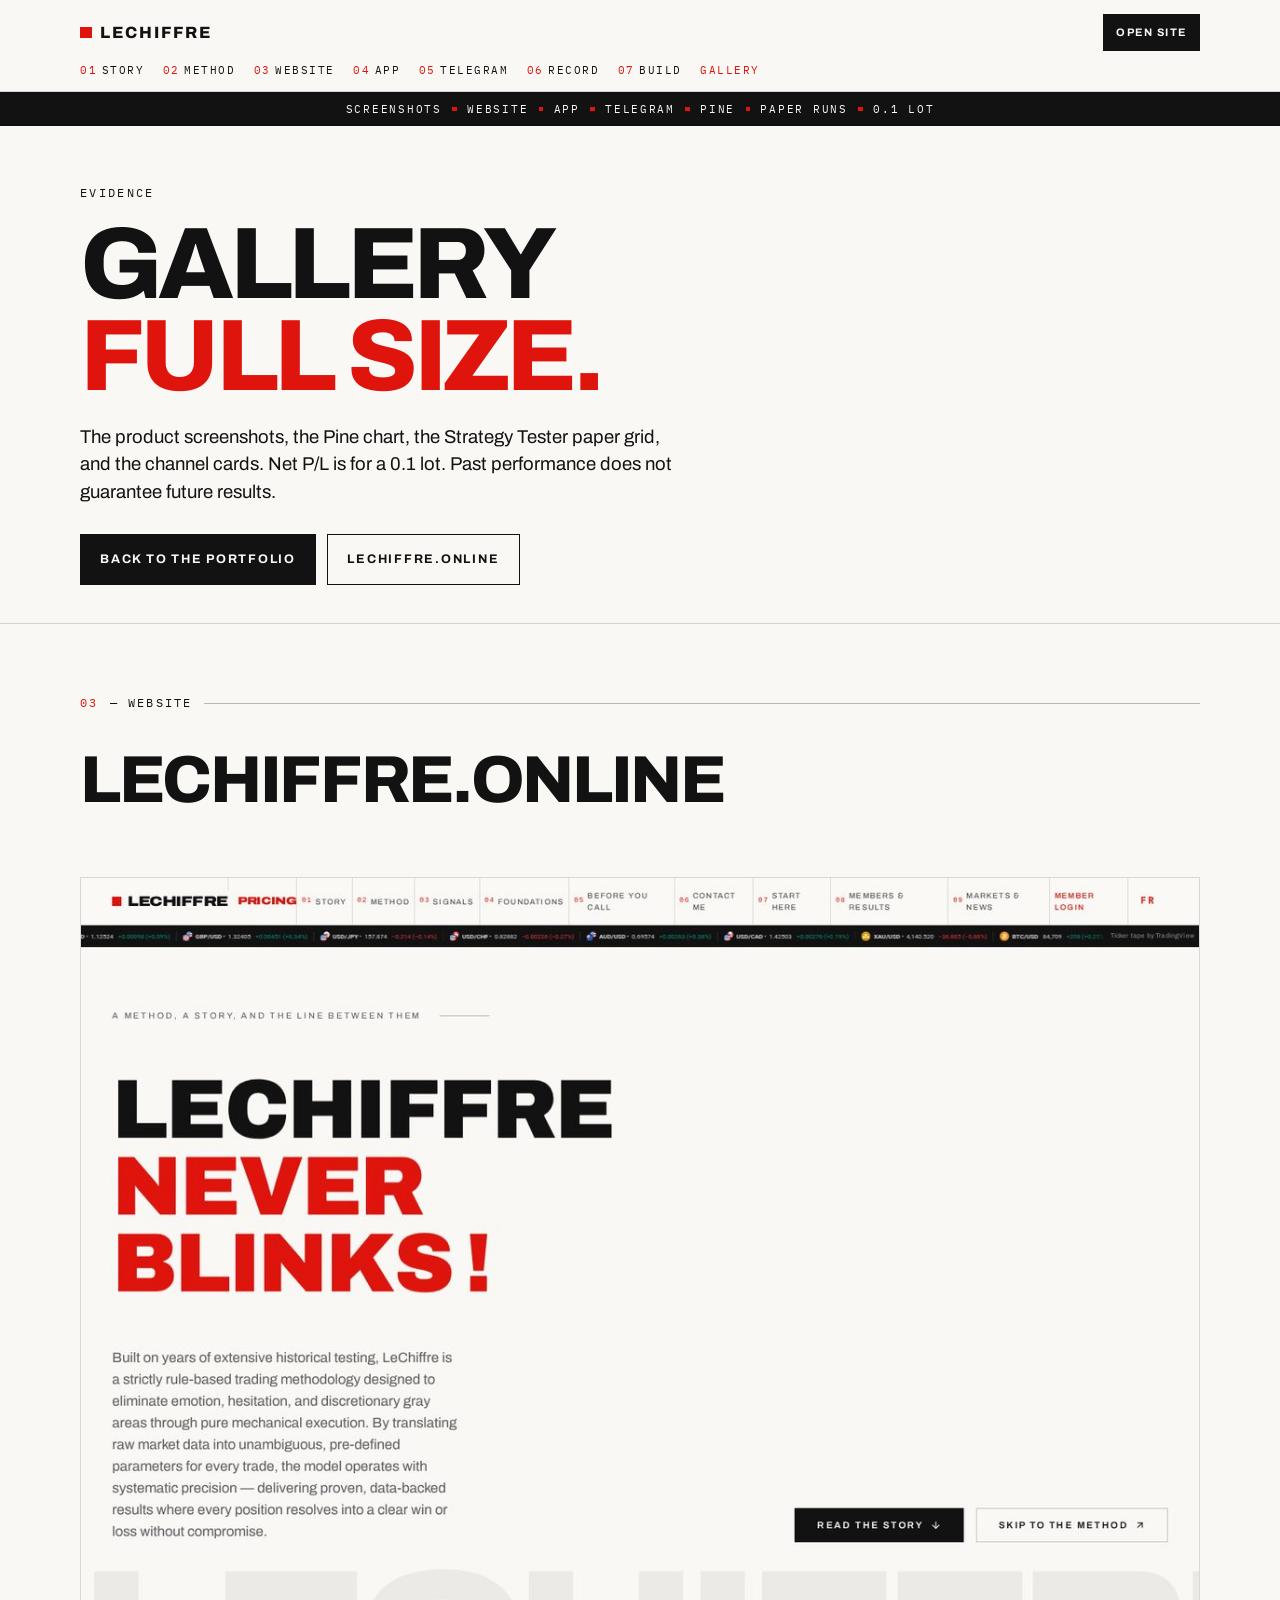
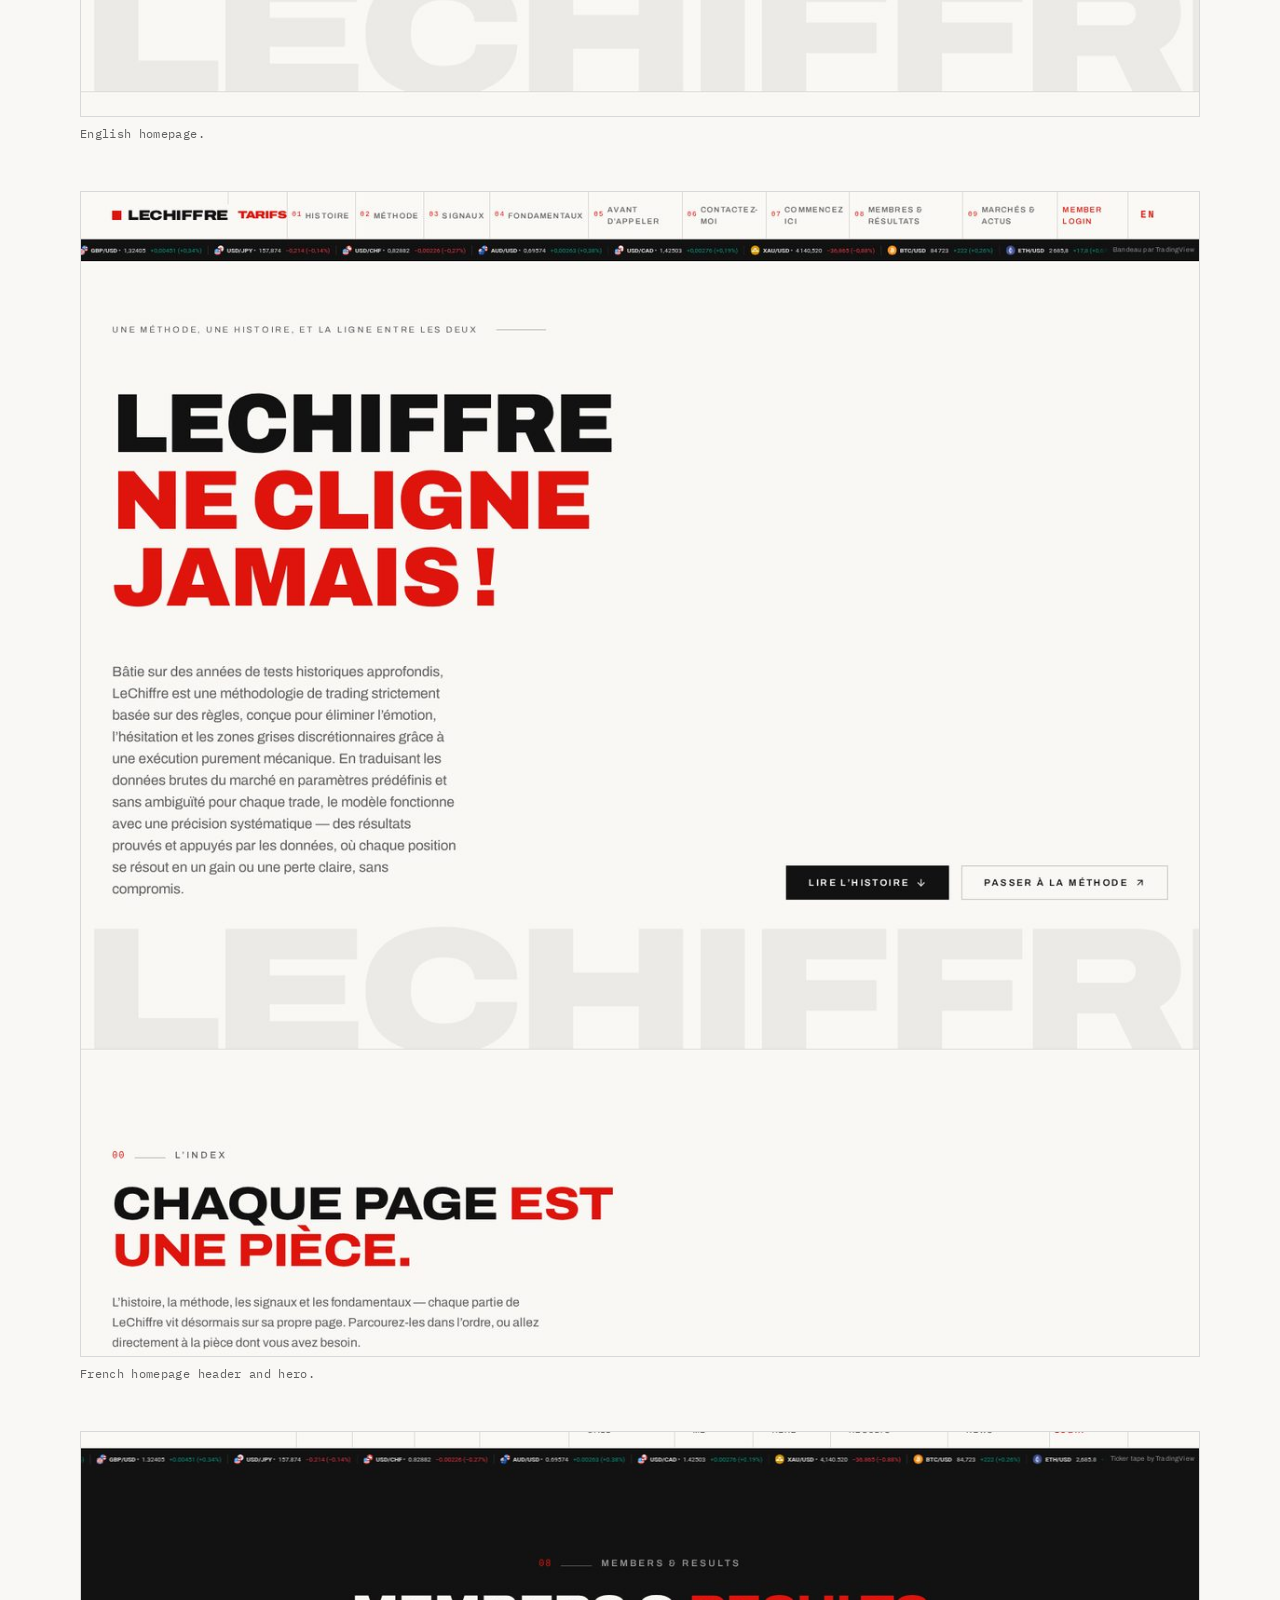
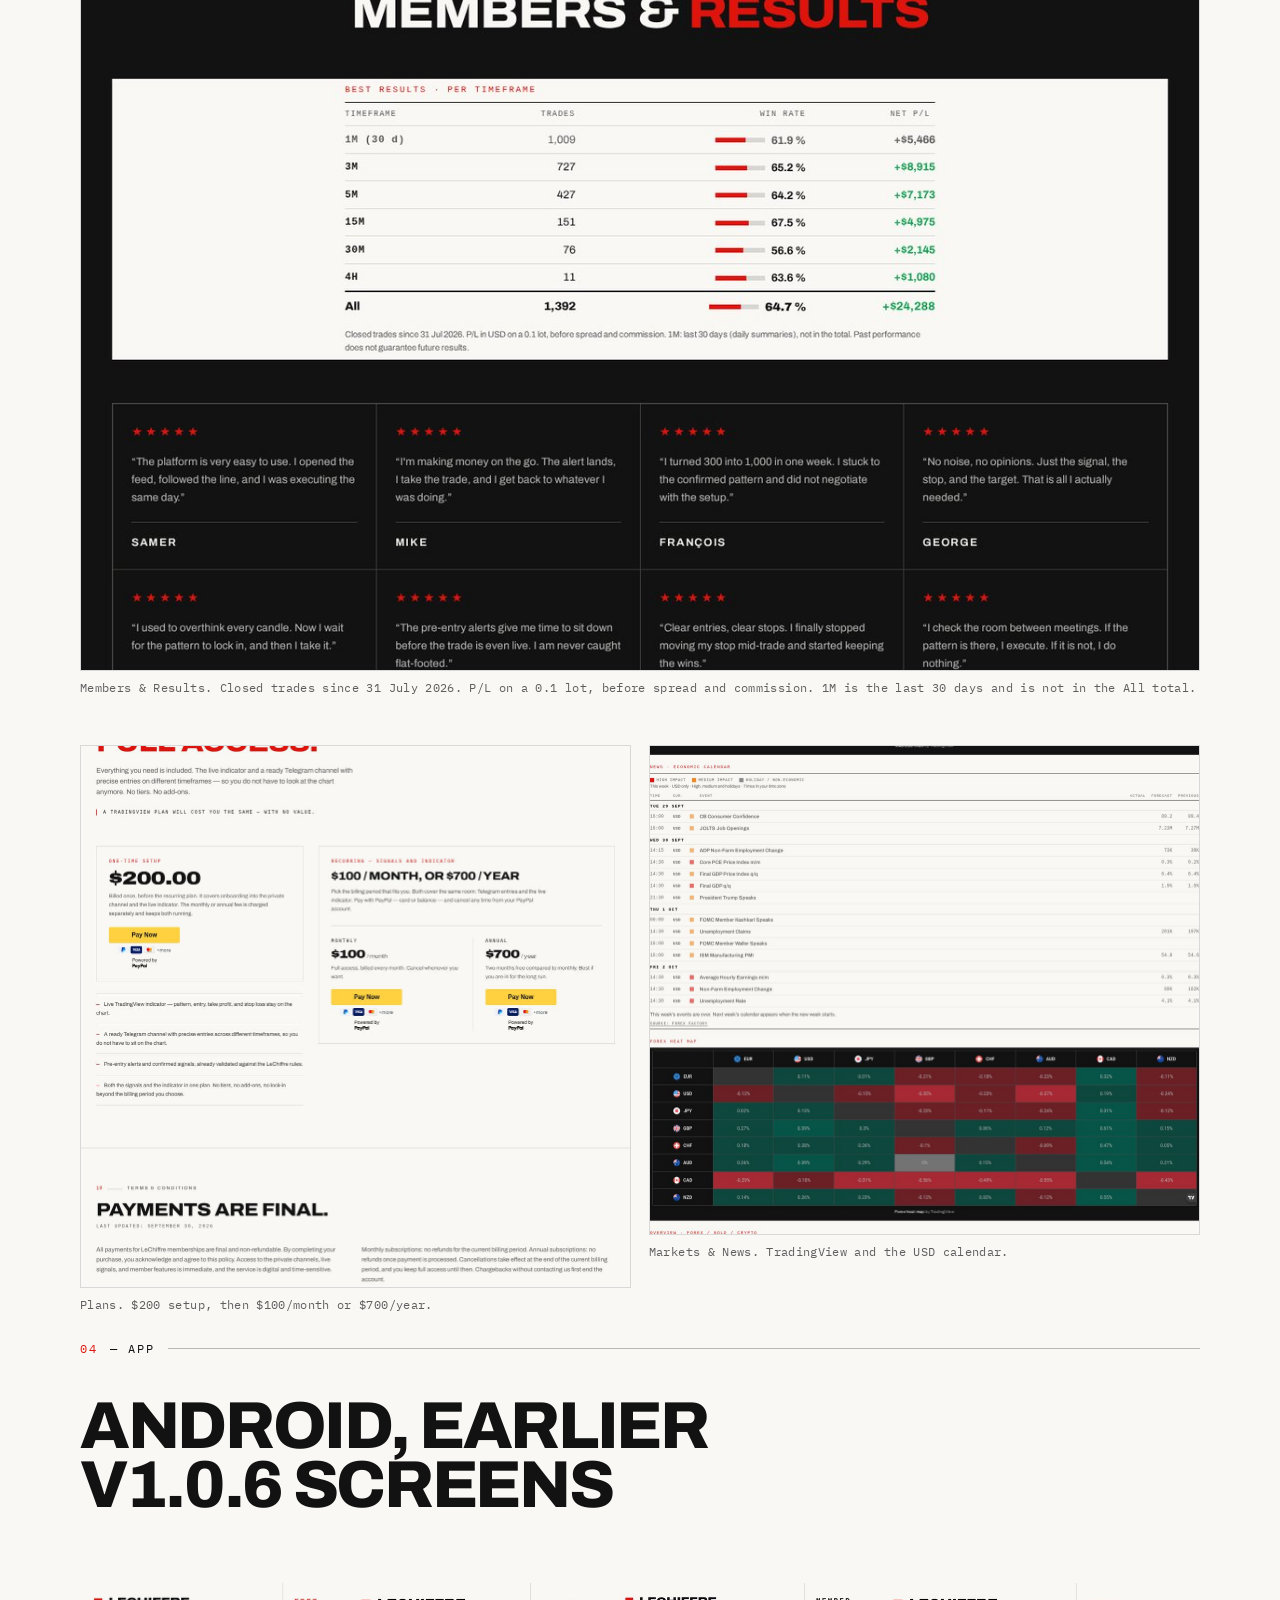
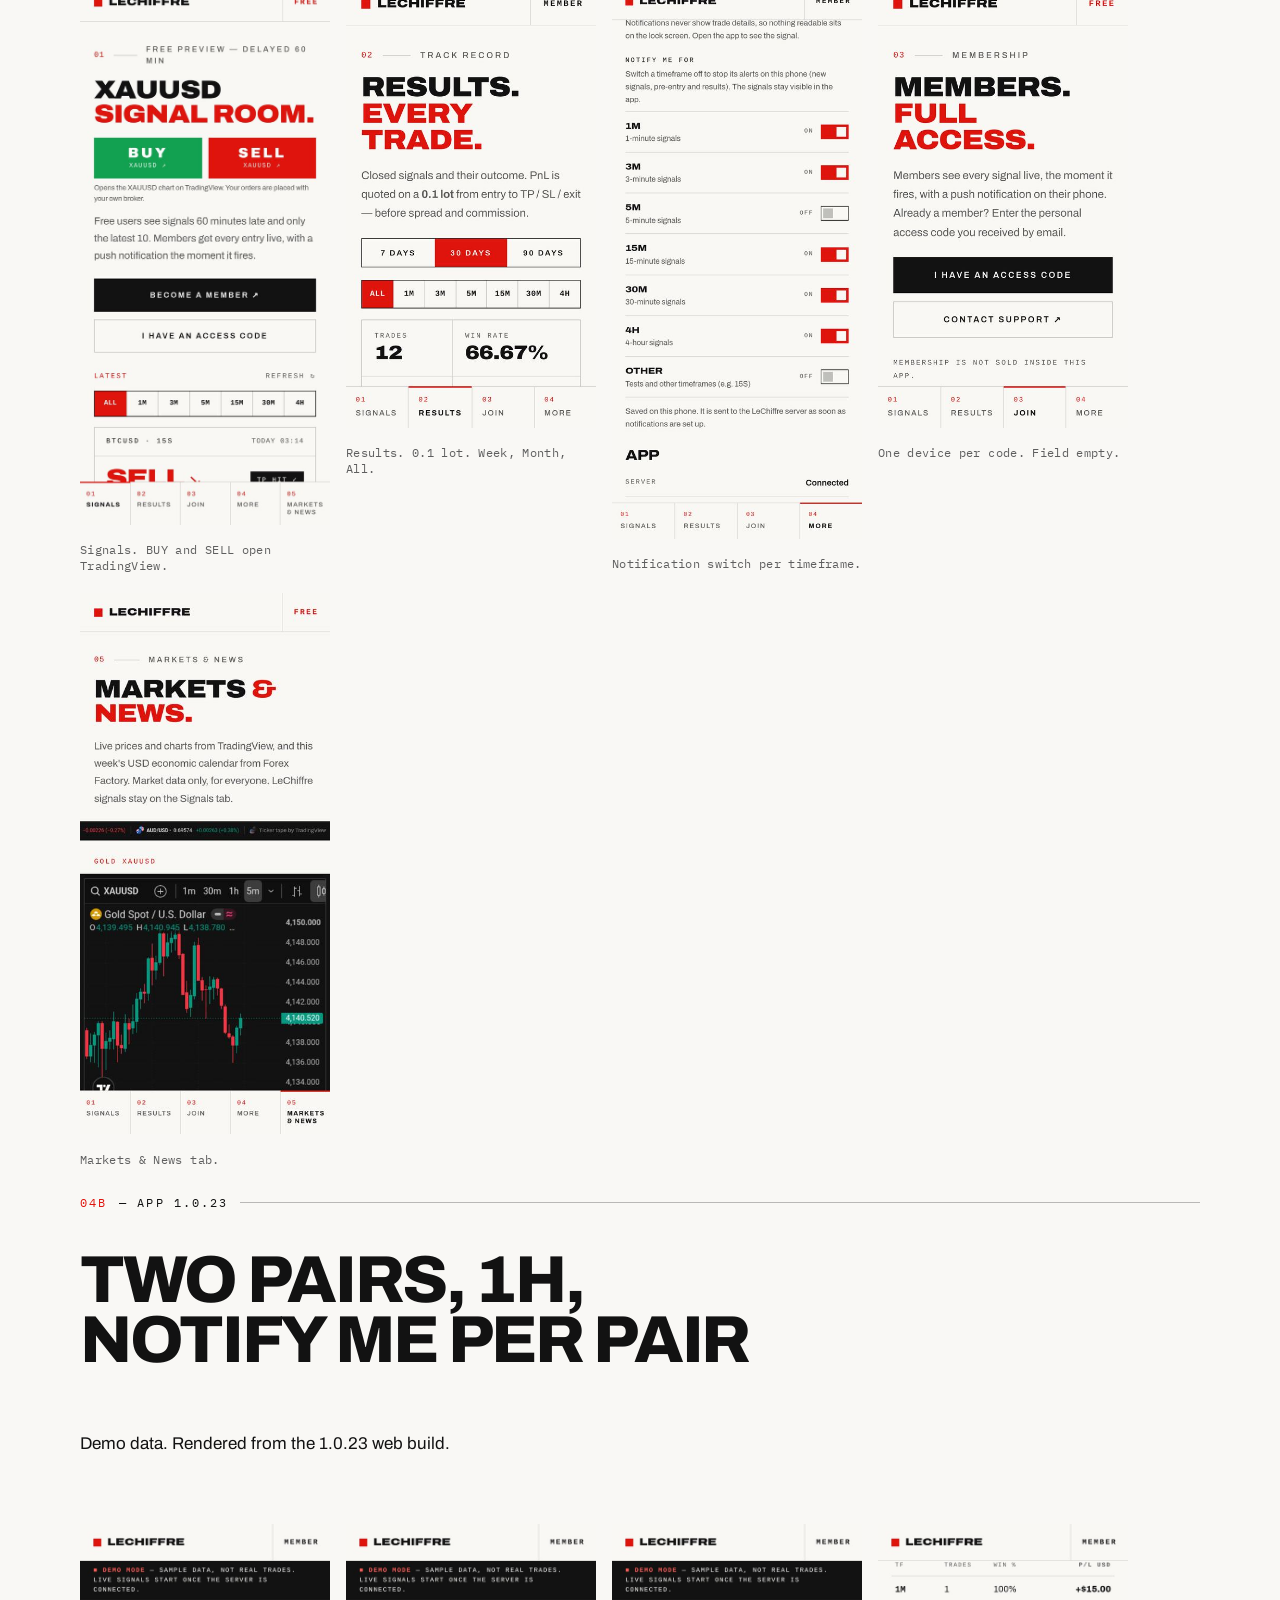
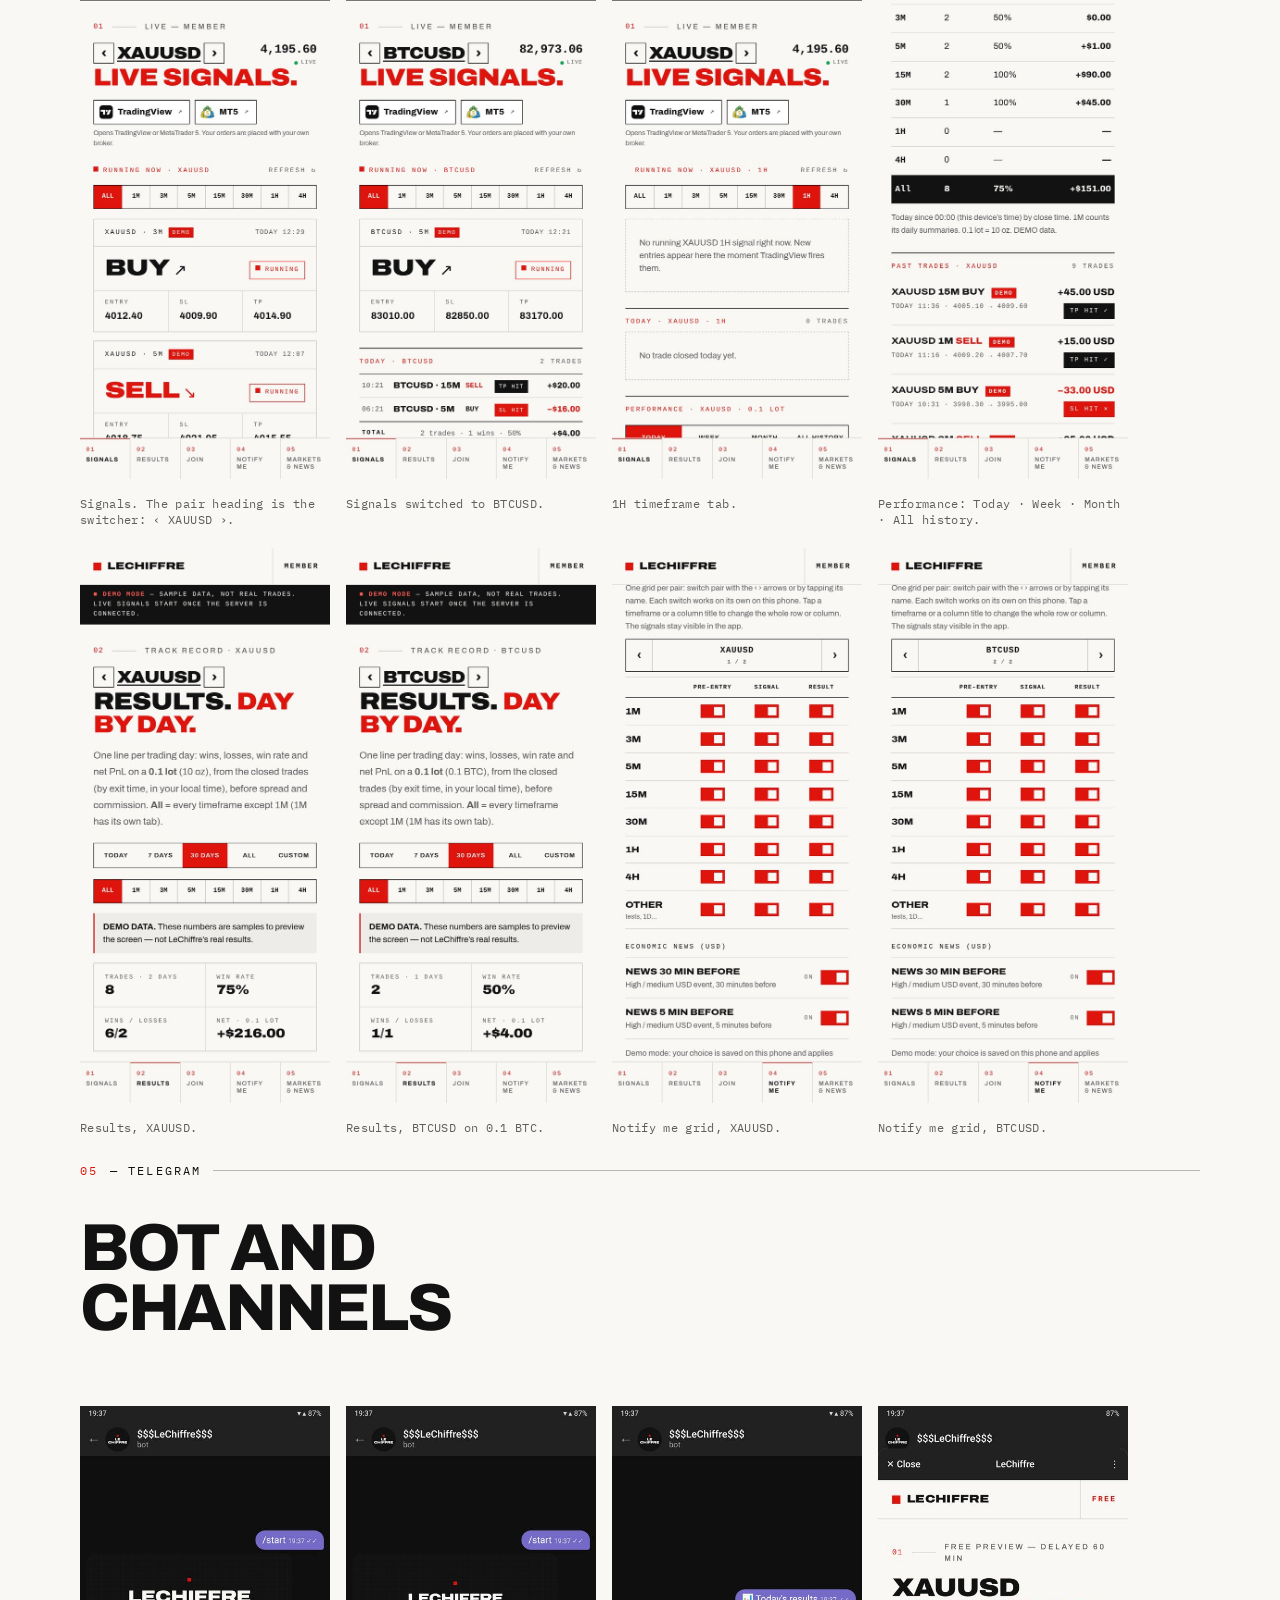
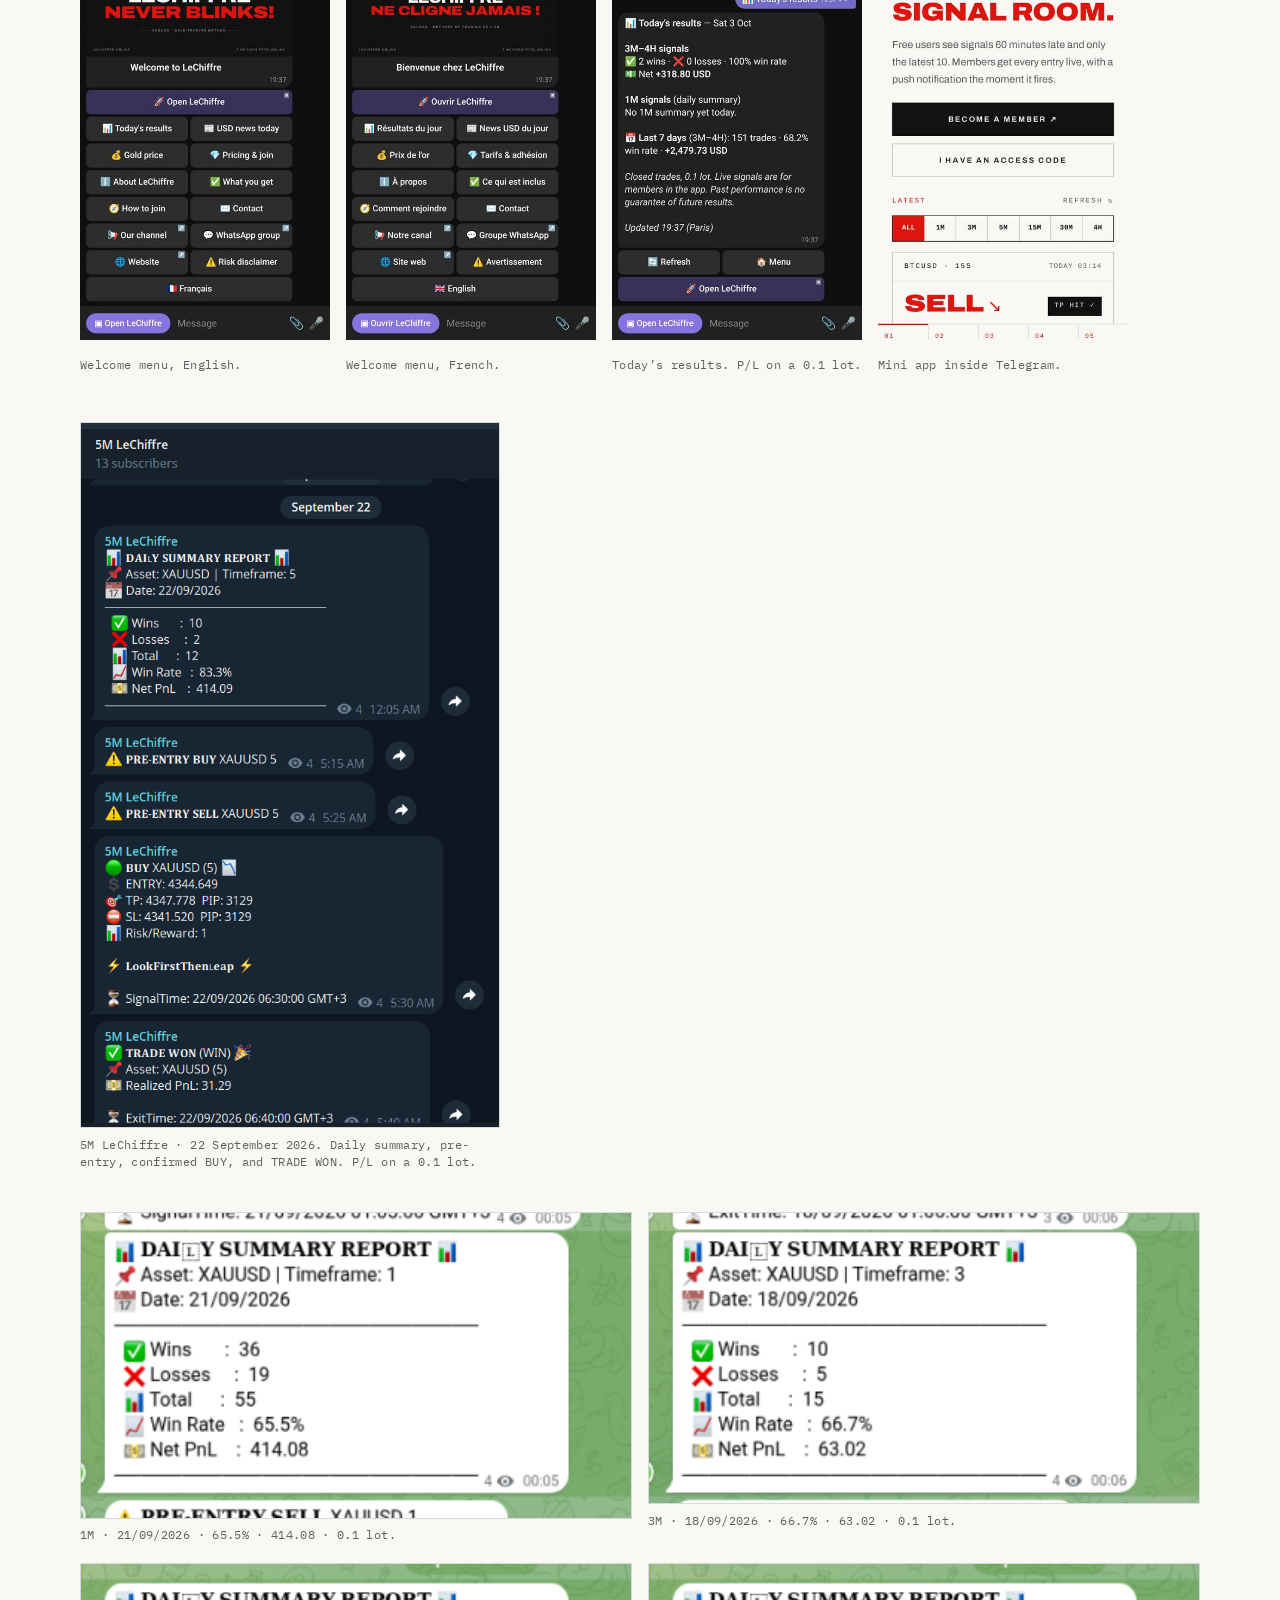
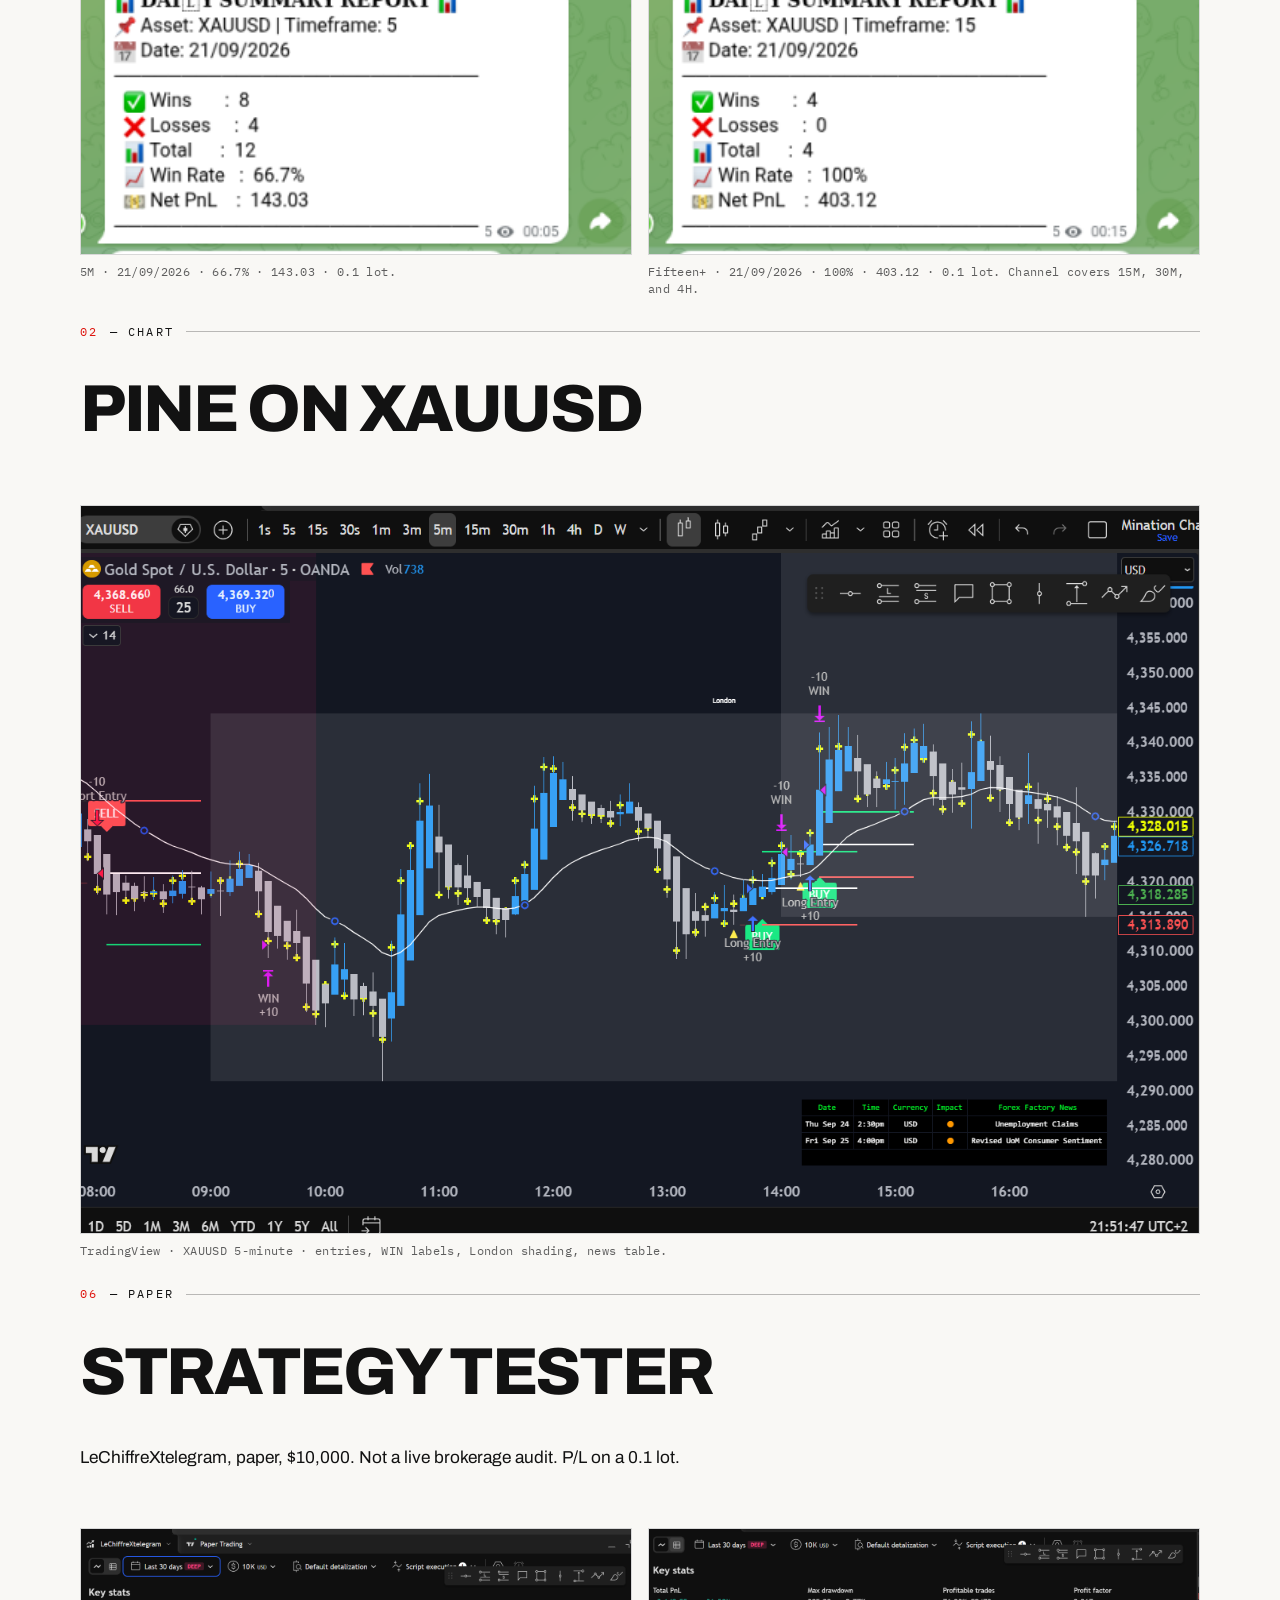
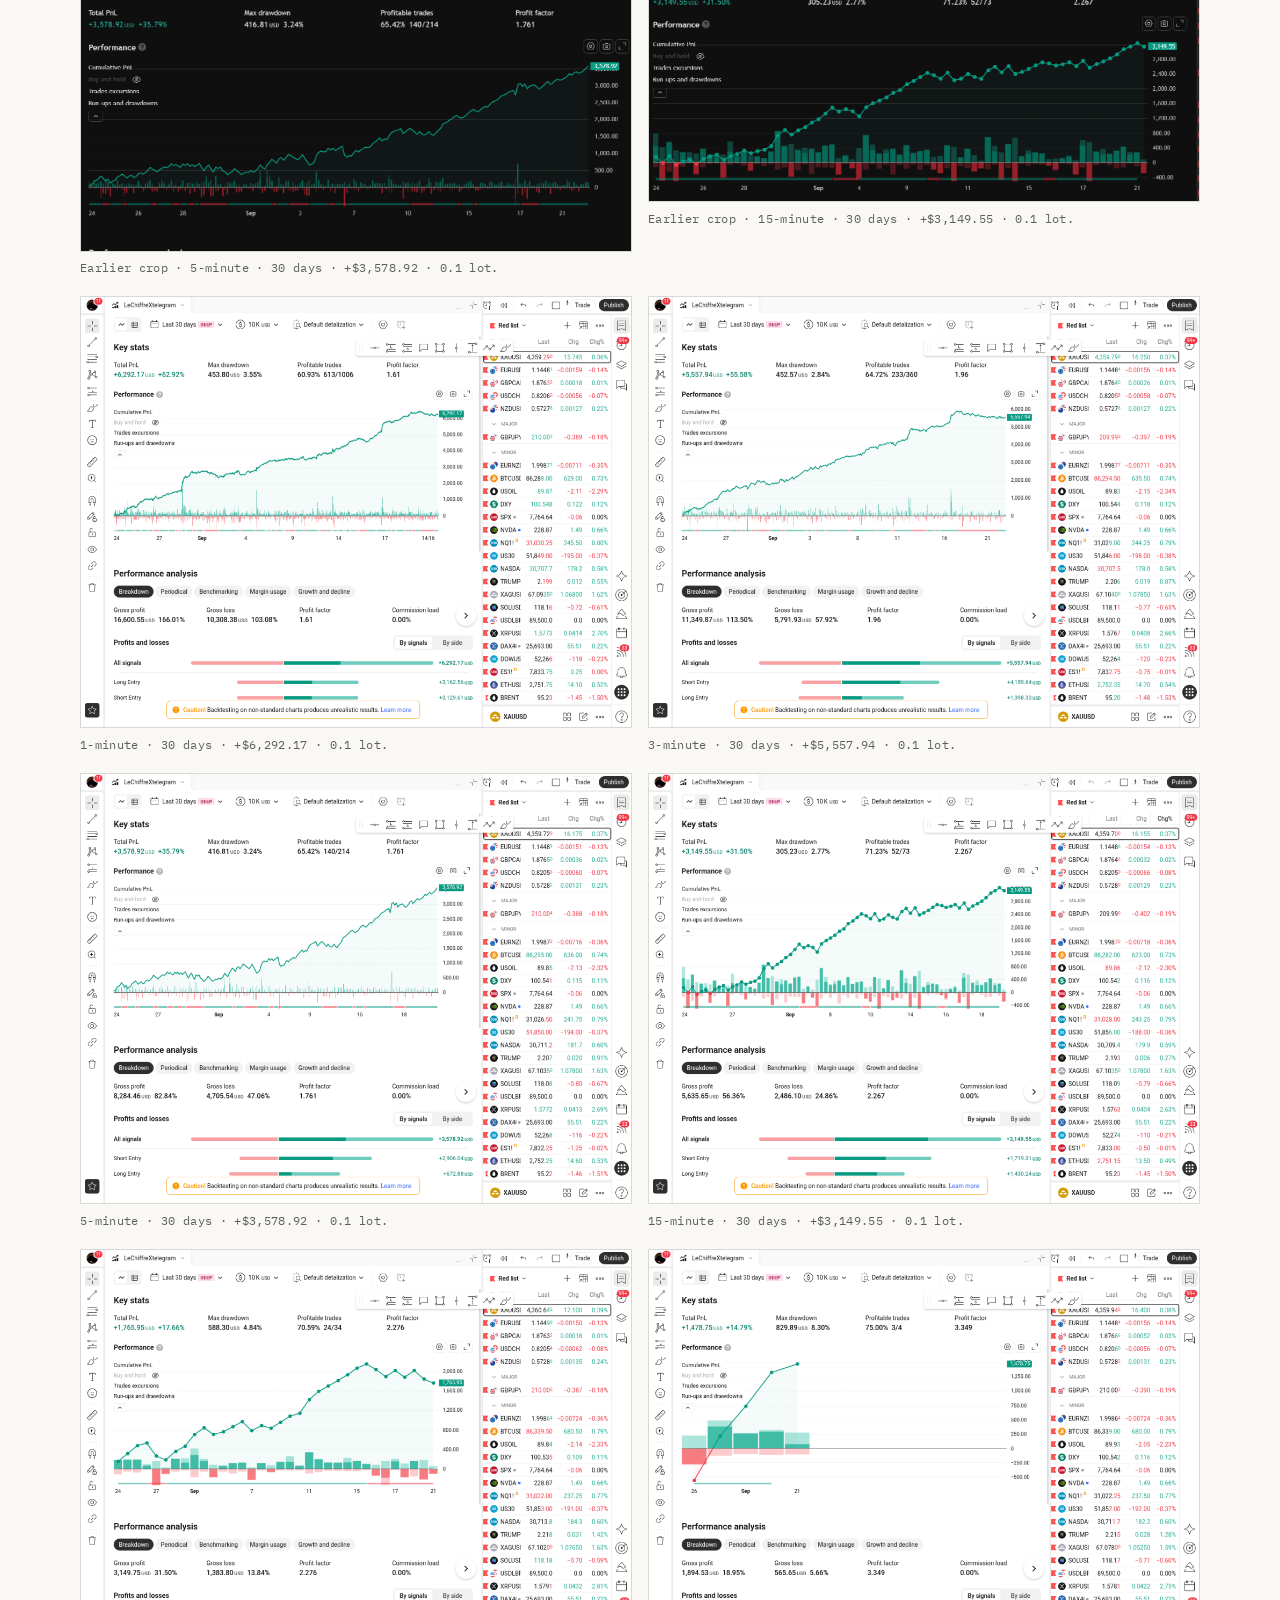
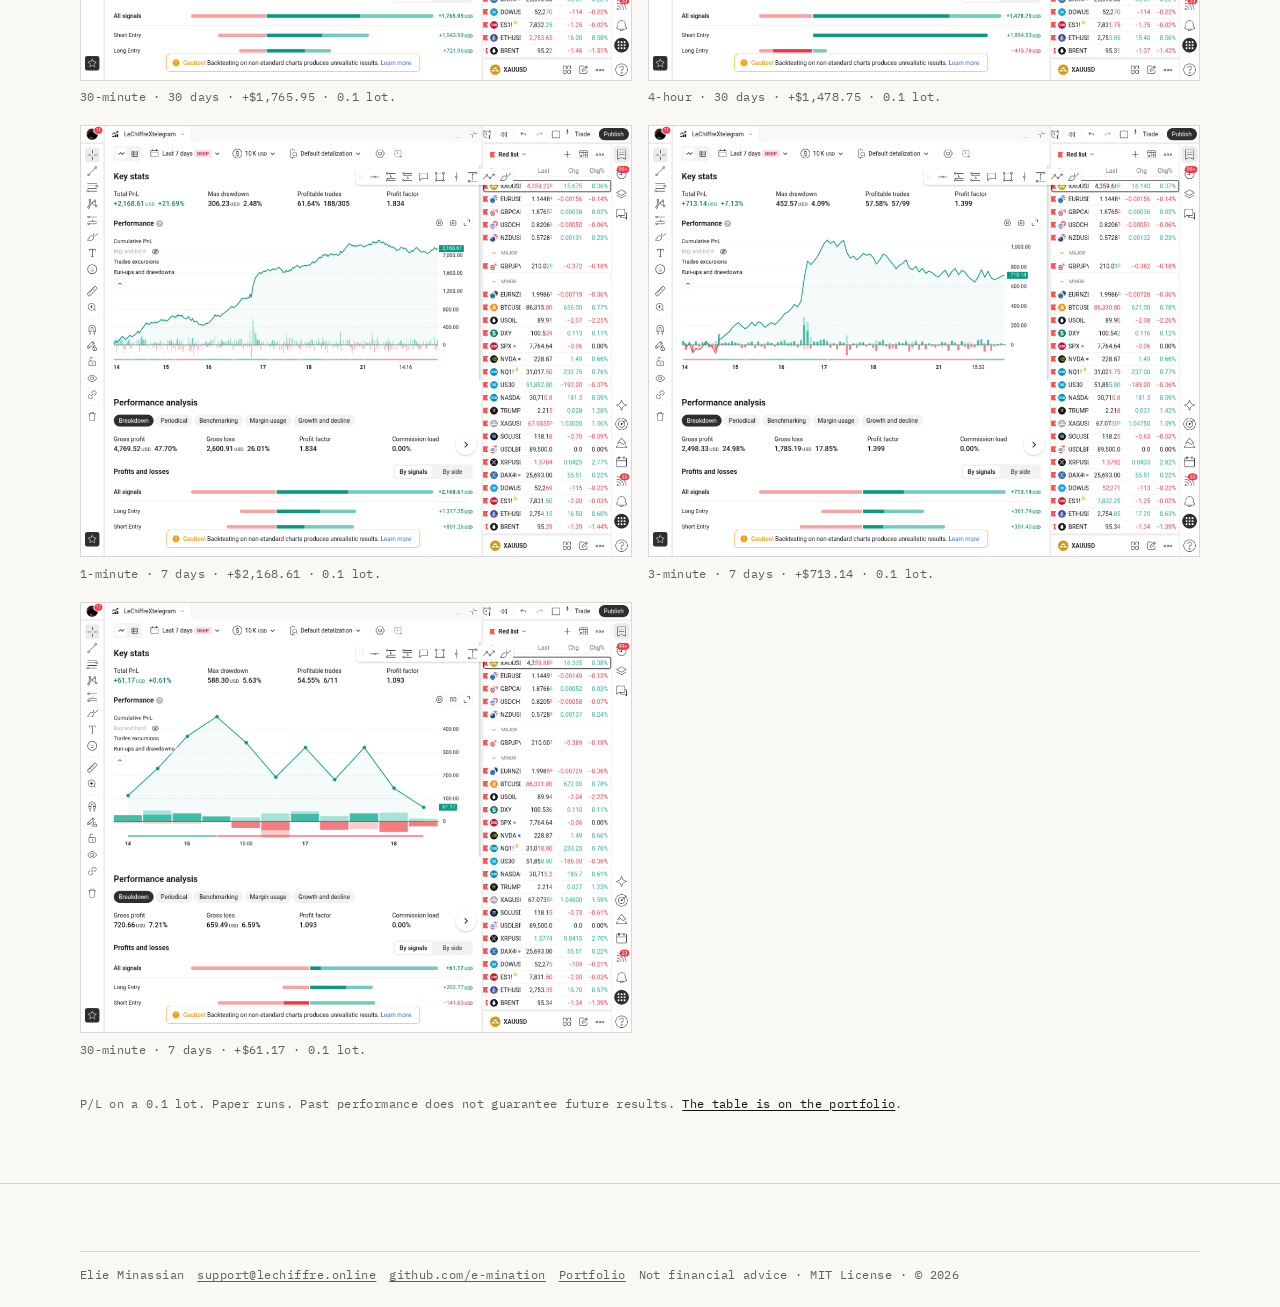
==== commit 95d82319: "Showcase app 1.0.23: XAUUSD/BTCUSD pair switcher, 1H, Performance Today, Notify me per pair, Telegra" ====
--- a/gallery.html
+++ b/gallery.html
@@ -86,7 +86,7 @@
           </div>
 
           <p class="label"><span class="num">04</span> — App</p>
-          <h2>Android v1.0.6</h2>
+          <h2>Android, earlier v1.0.6 screens</h2>
           <div class="phones">
             <figure id="app-signals">
               <img src="assets/showcase/app-signals.jpg" width="540" height="1169" alt="App Signals screen with BUY and SELL buttons for XAUUSD." />
@@ -107,6 +107,44 @@
             <figure id="app-markets">
               <img src="assets/showcase/app-markets.jpg" width="420" height="909" alt="App Markets and News tab." />
               <figcaption>Markets &amp; News tab.</figcaption>
+            </figure>
+          </div>
+
+          <p class="label"><span class="num">04b</span> — App 1.0.23</p>
+          <h2>Two pairs, 1H, Notify me per pair</h2>
+          <p>Demo data. Rendered from the 1.0.23 web build.</p>
+          <div class="phones">
+            <figure id="v1023-signals-xauusd">
+              <img src="assets/app-v1.0.23/signals-xauusd.jpg" width="540" height="1199" alt="Signals. The pair heading is the switcher: ‹ XAUUSD › (demo data)." />
+              <figcaption>Signals. The pair heading is the switcher: ‹ XAUUSD ›.</figcaption>
+            </figure>
+            <figure id="v1023-signals-btcusd">
+              <img src="assets/app-v1.0.23/signals-btcusd.jpg" width="540" height="1199" alt="Signals switched to BTCUSD (demo data)." />
+              <figcaption>Signals switched to BTCUSD.</figcaption>
+            </figure>
+            <figure id="v1023-signals-1h">
+              <img src="assets/app-v1.0.23/signals-1h.jpg" width="540" height="1199" alt="1H timeframe tab (demo data)." />
+              <figcaption>1H timeframe tab.</figcaption>
+            </figure>
+            <figure id="v1023-performance-today">
+              <img src="assets/app-v1.0.23/performance-today.jpg" width="540" height="1199" alt="Performance: Today · Week · Month · All history (demo data)." />
+              <figcaption>Performance: Today · Week · Month · All history.</figcaption>
+            </figure>
+            <figure id="v1023-results-xauusd">
+              <img src="assets/app-v1.0.23/results-xauusd.jpg" width="540" height="1199" alt="Results, XAUUSD (demo data)." />
+              <figcaption>Results, XAUUSD.</figcaption>
+            </figure>
+            <figure id="v1023-results-btcusd">
+              <img src="assets/app-v1.0.23/results-btcusd.jpg" width="540" height="1199" alt="Results, BTCUSD on 0.1 BTC (demo data)." />
+              <figcaption>Results, BTCUSD on 0.1 BTC.</figcaption>
+            </figure>
+            <figure id="v1023-notify-xauusd">
+              <img src="assets/app-v1.0.23/notify-xauusd.jpg" width="540" height="1199" alt="Notify me grid, XAUUSD (demo data)." />
+              <figcaption>Notify me grid, XAUUSD.</figcaption>
+            </figure>
+            <figure id="v1023-notify-btcusd">
+              <img src="assets/app-v1.0.23/notify-btcusd.jpg" width="540" height="1199" alt="Notify me grid, BTCUSD (demo data)." />
+              <figcaption>Notify me grid, BTCUSD.</figcaption>
             </figure>
           </div>
 
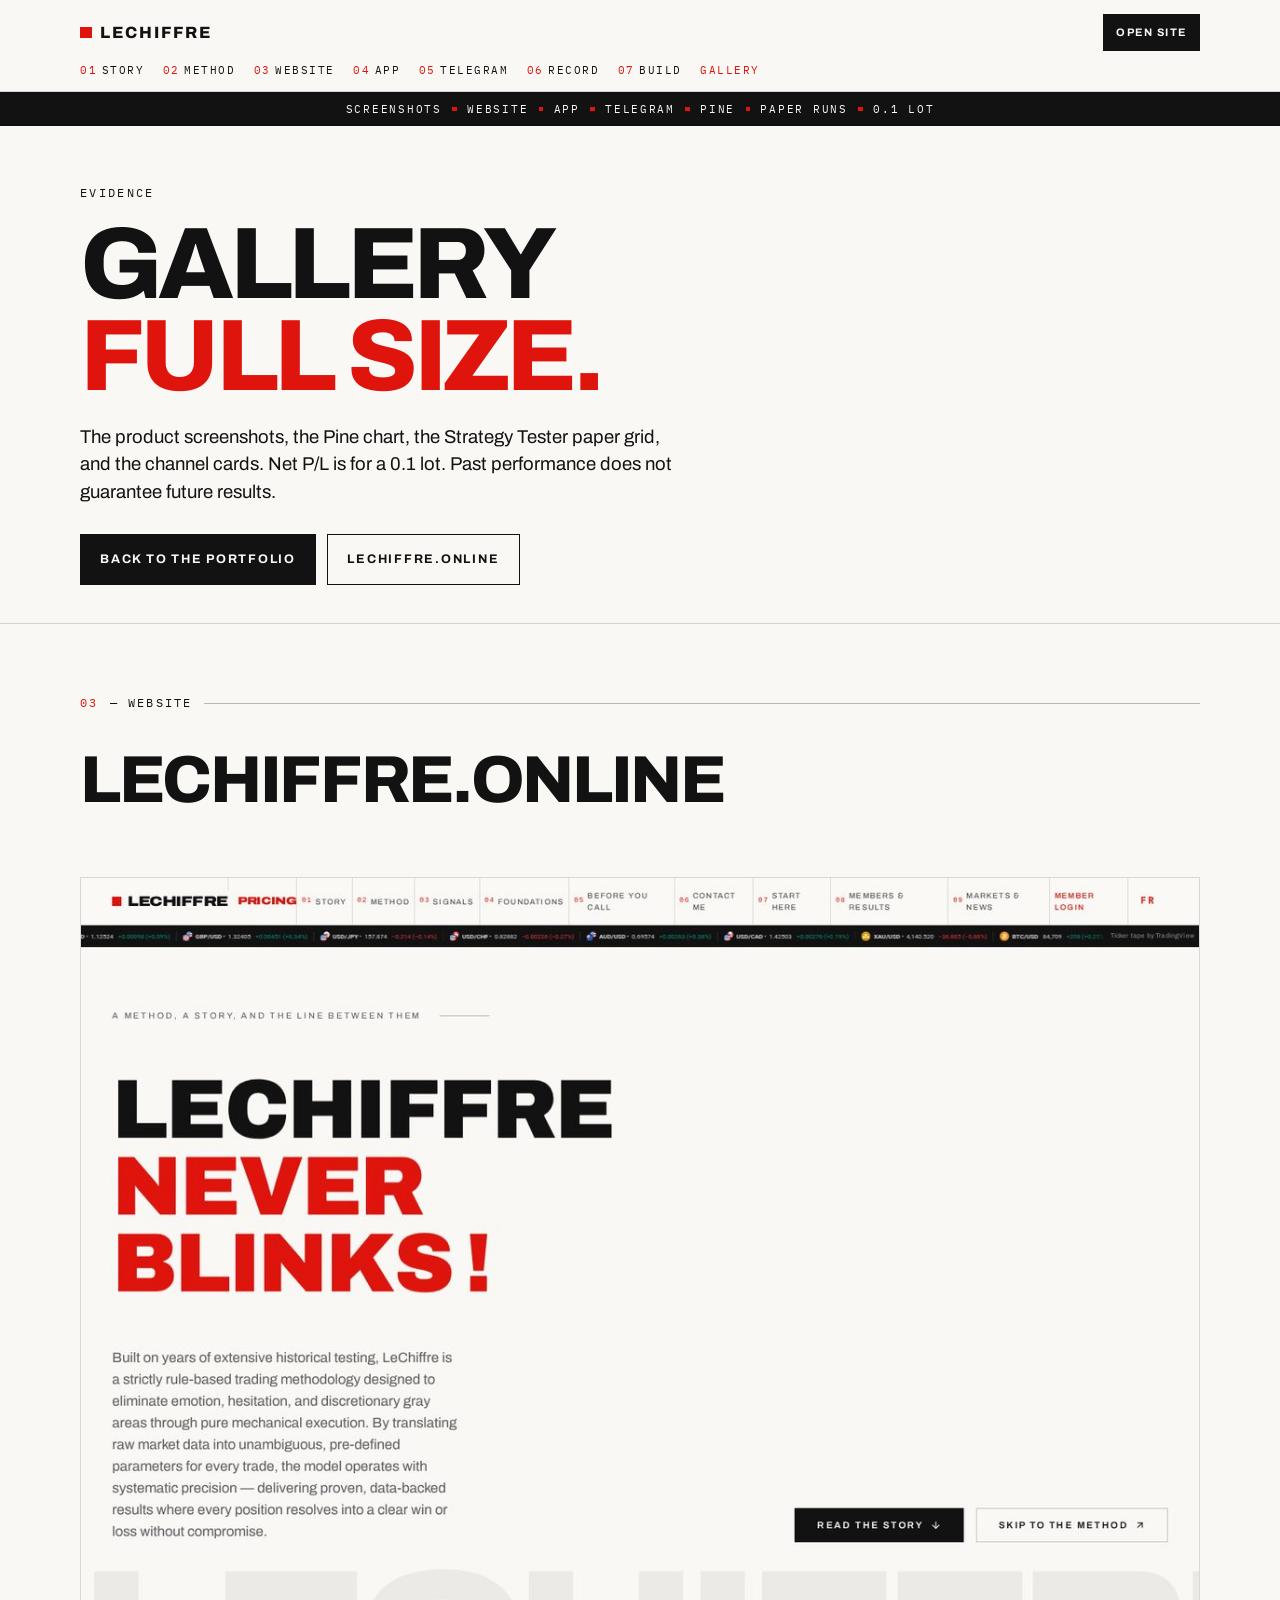
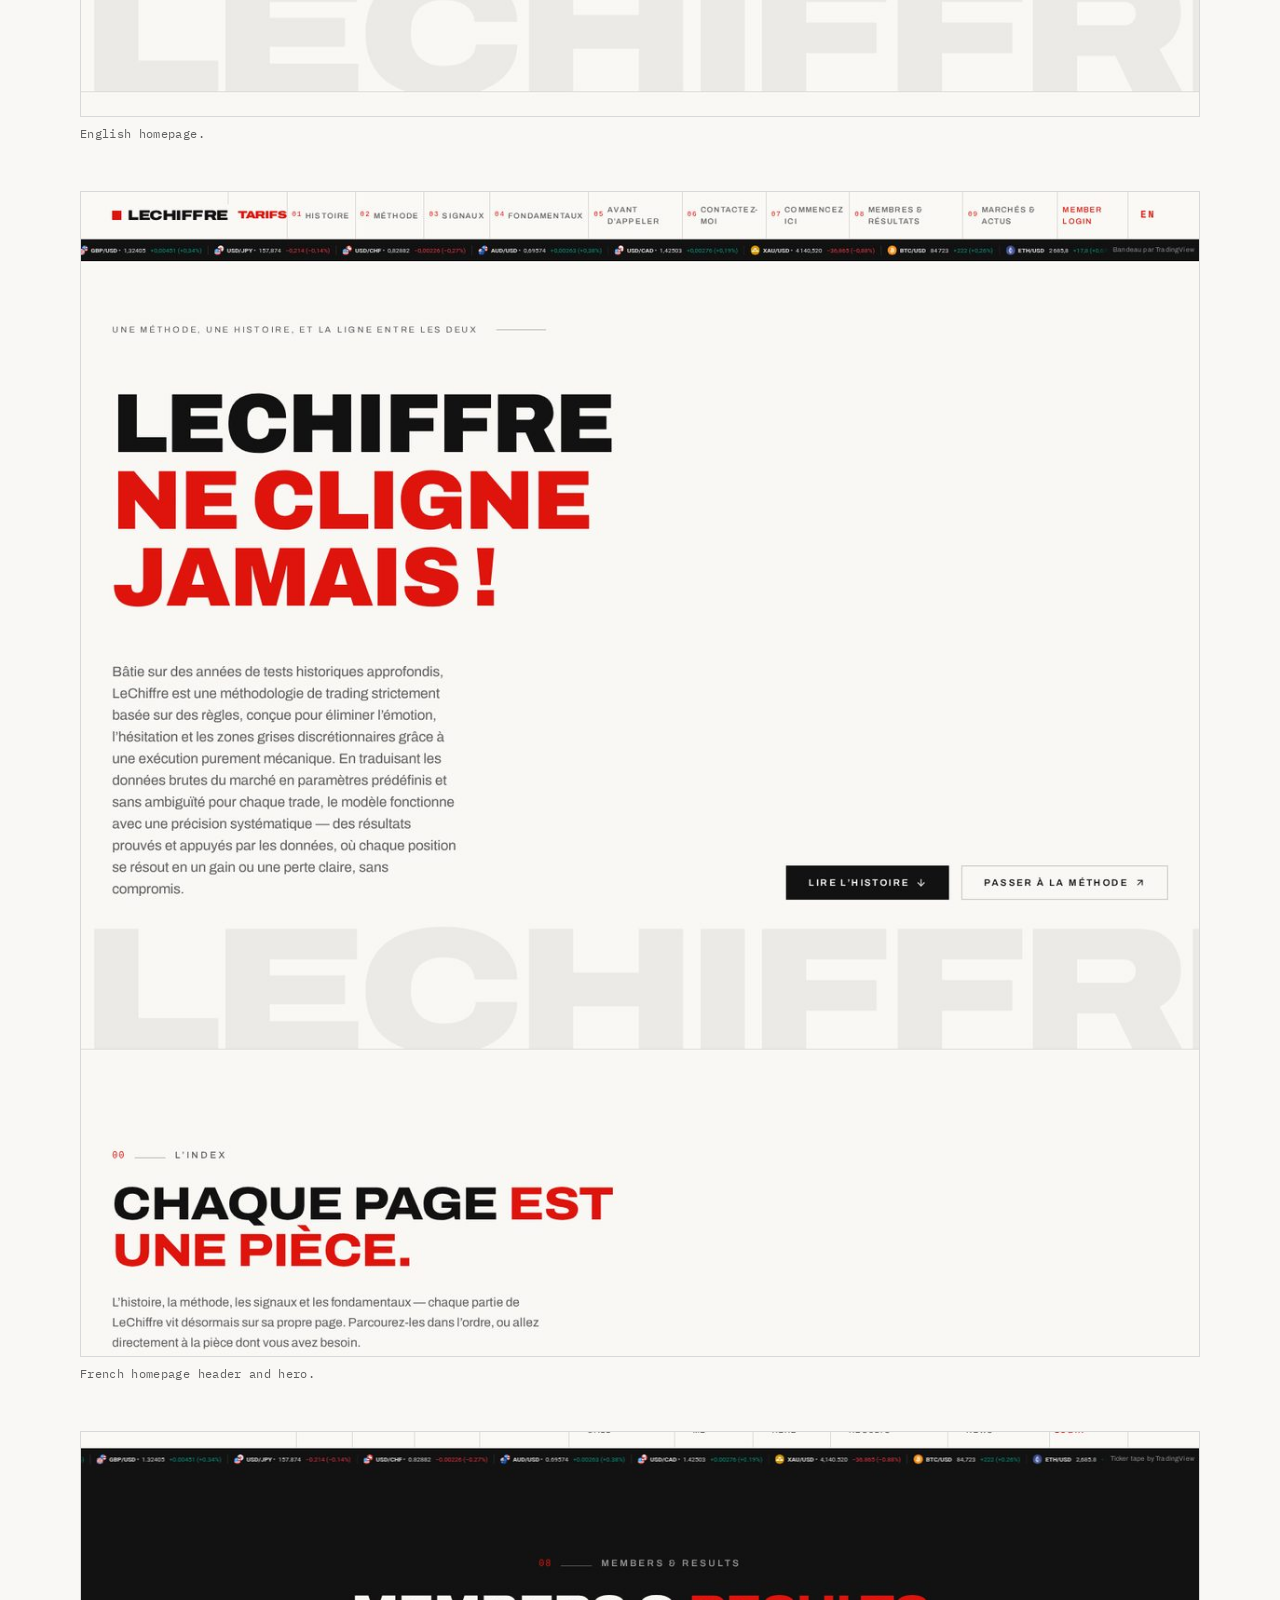
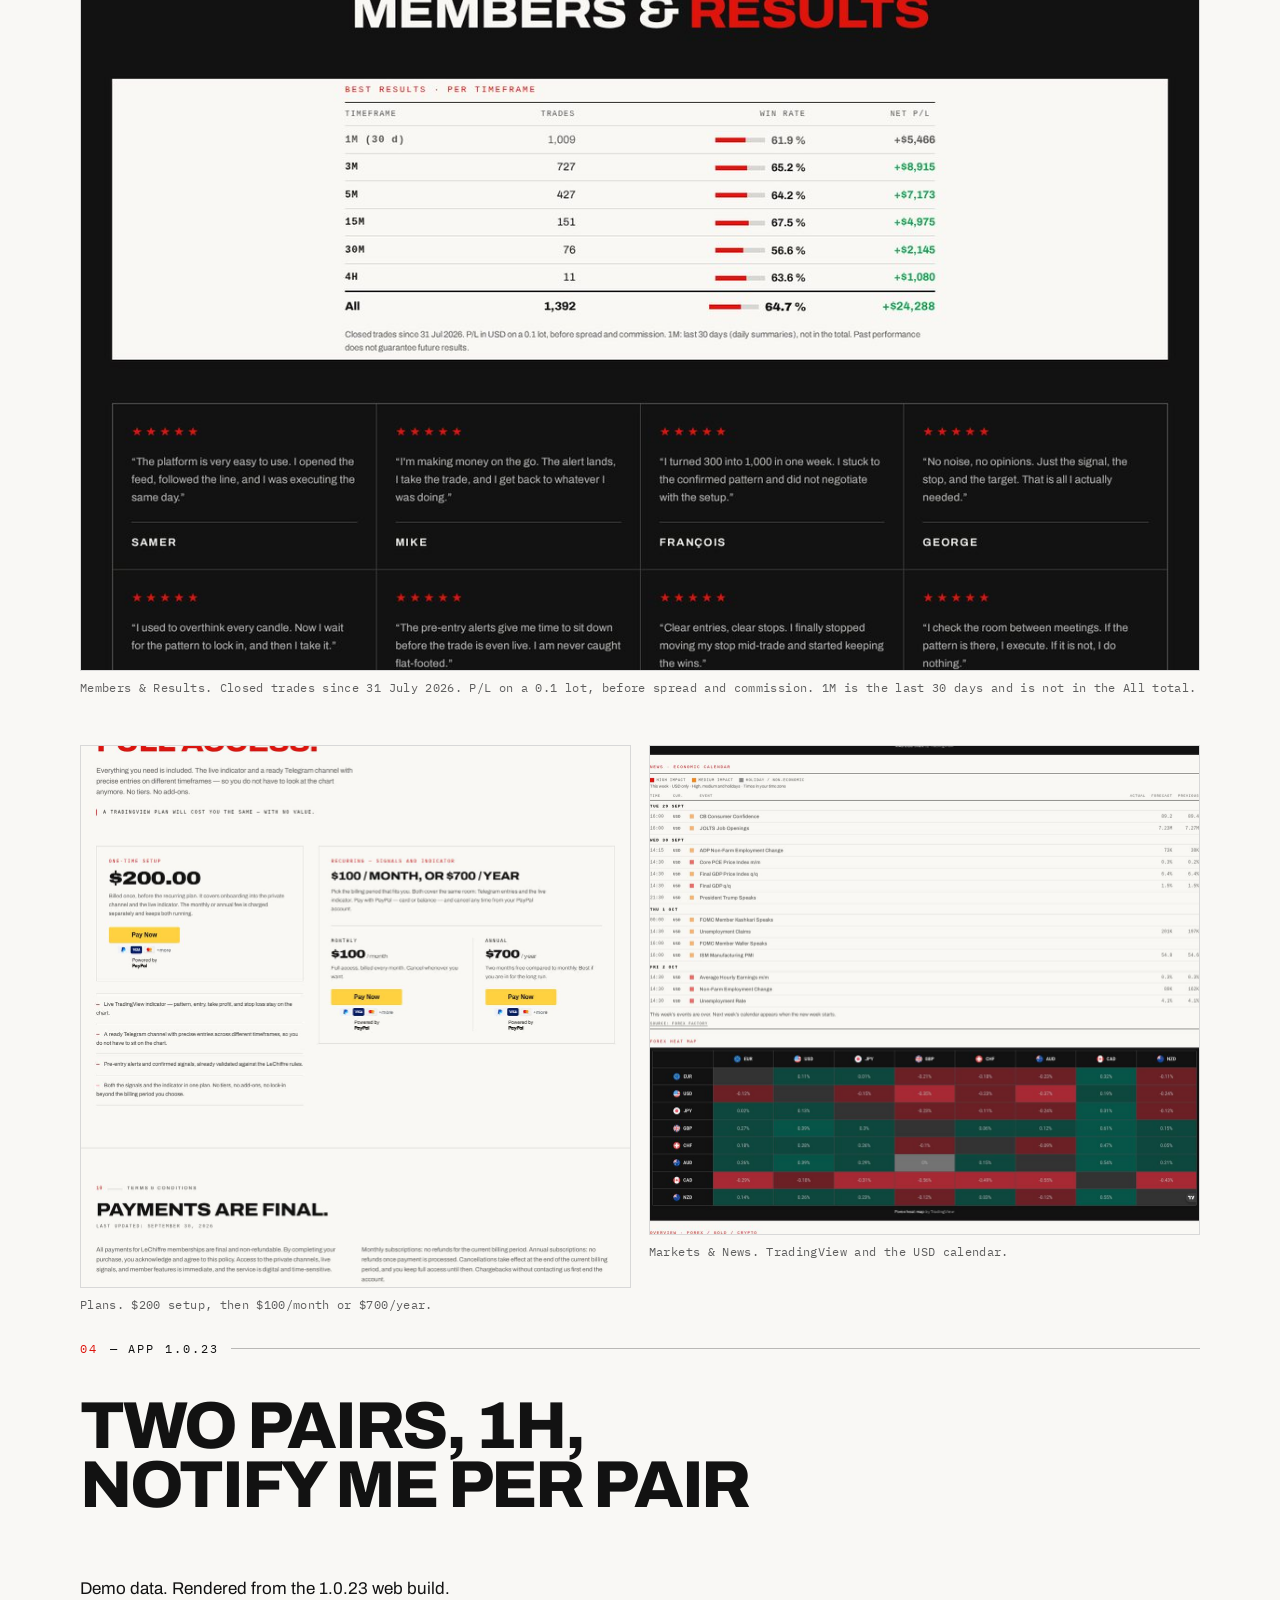
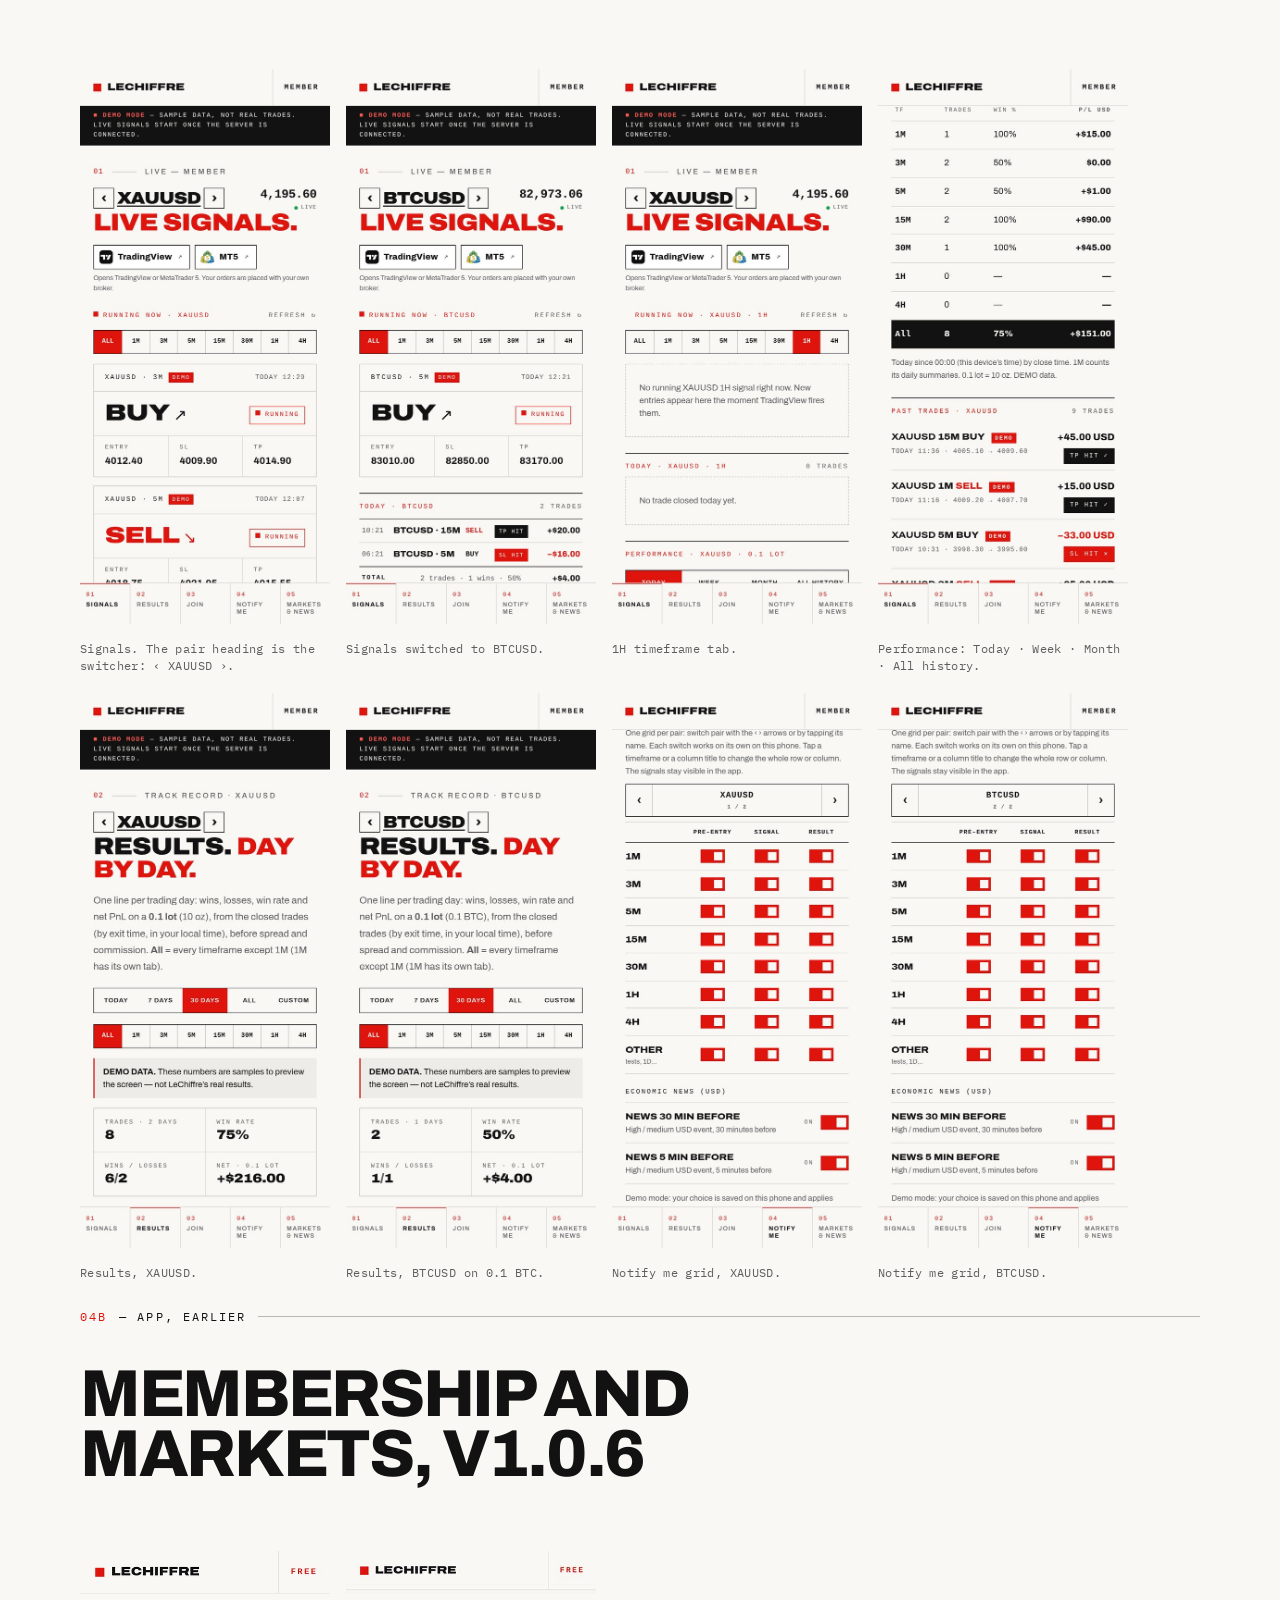
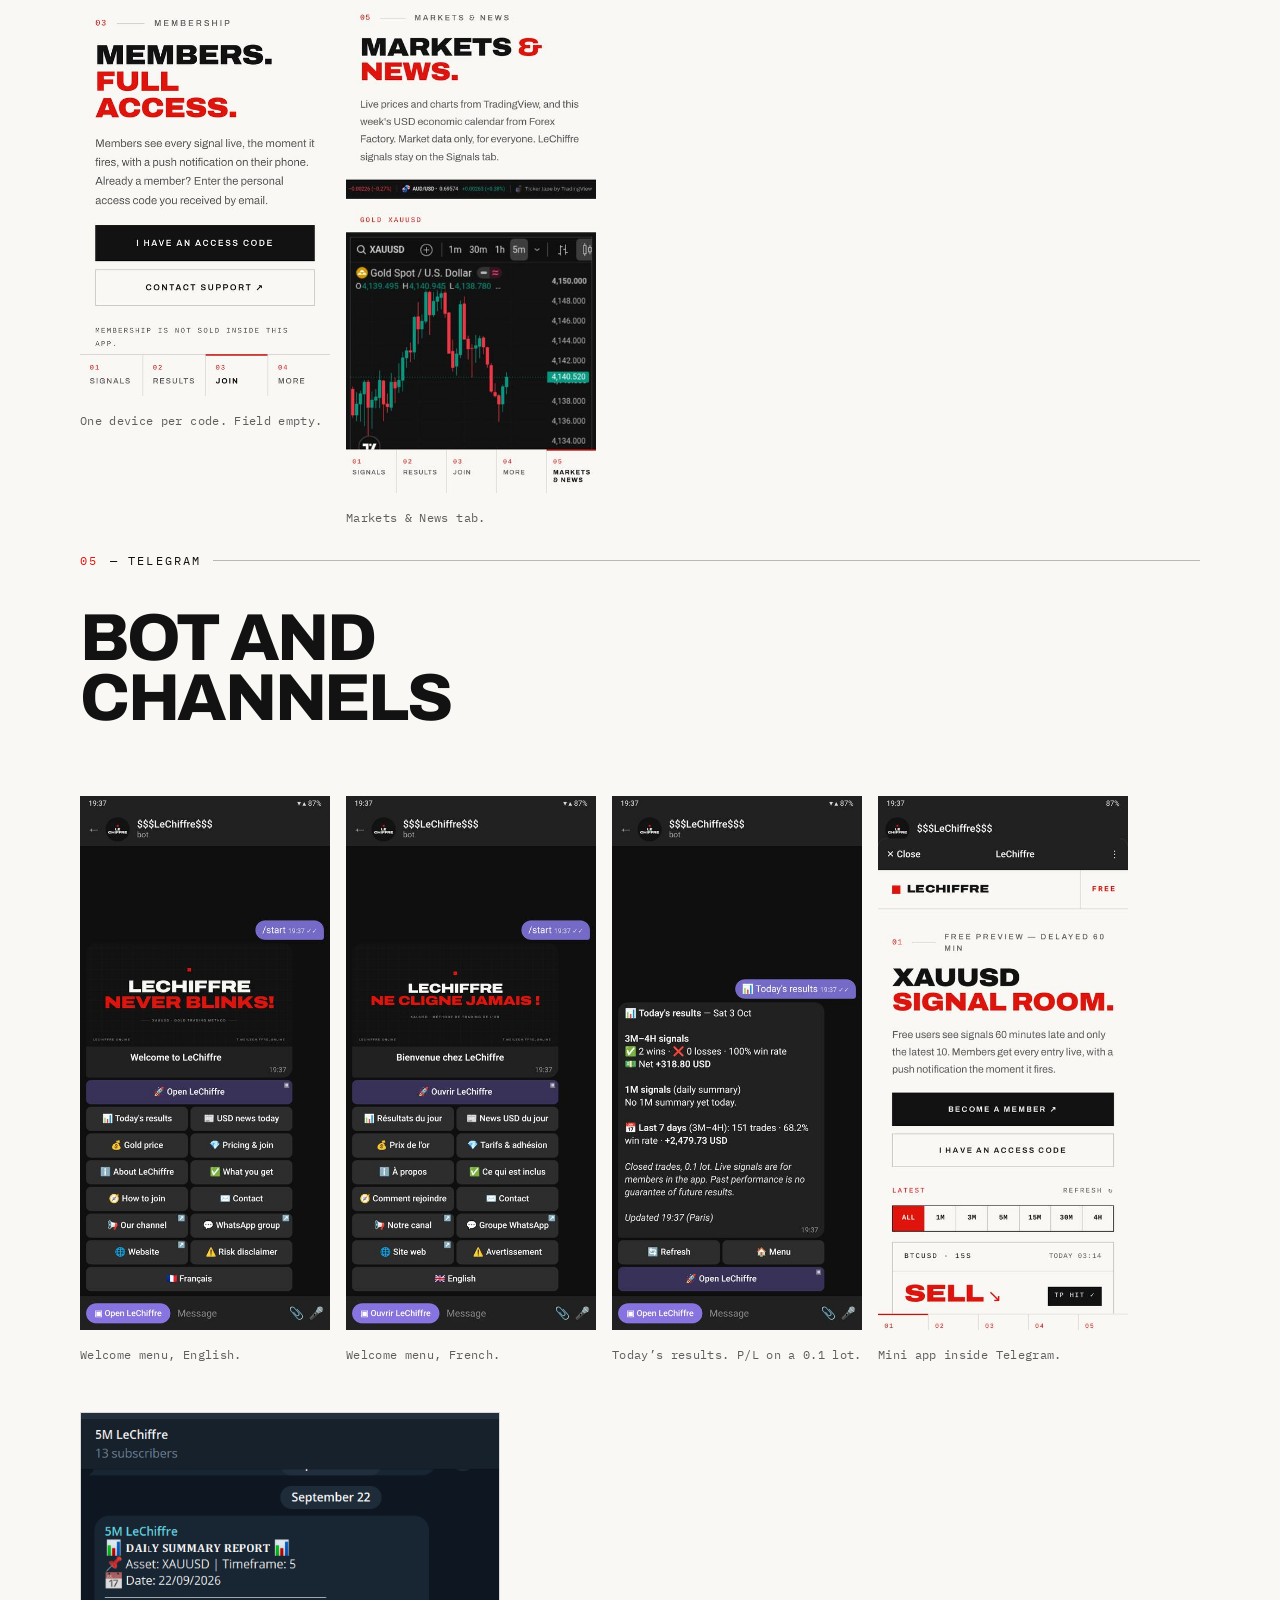
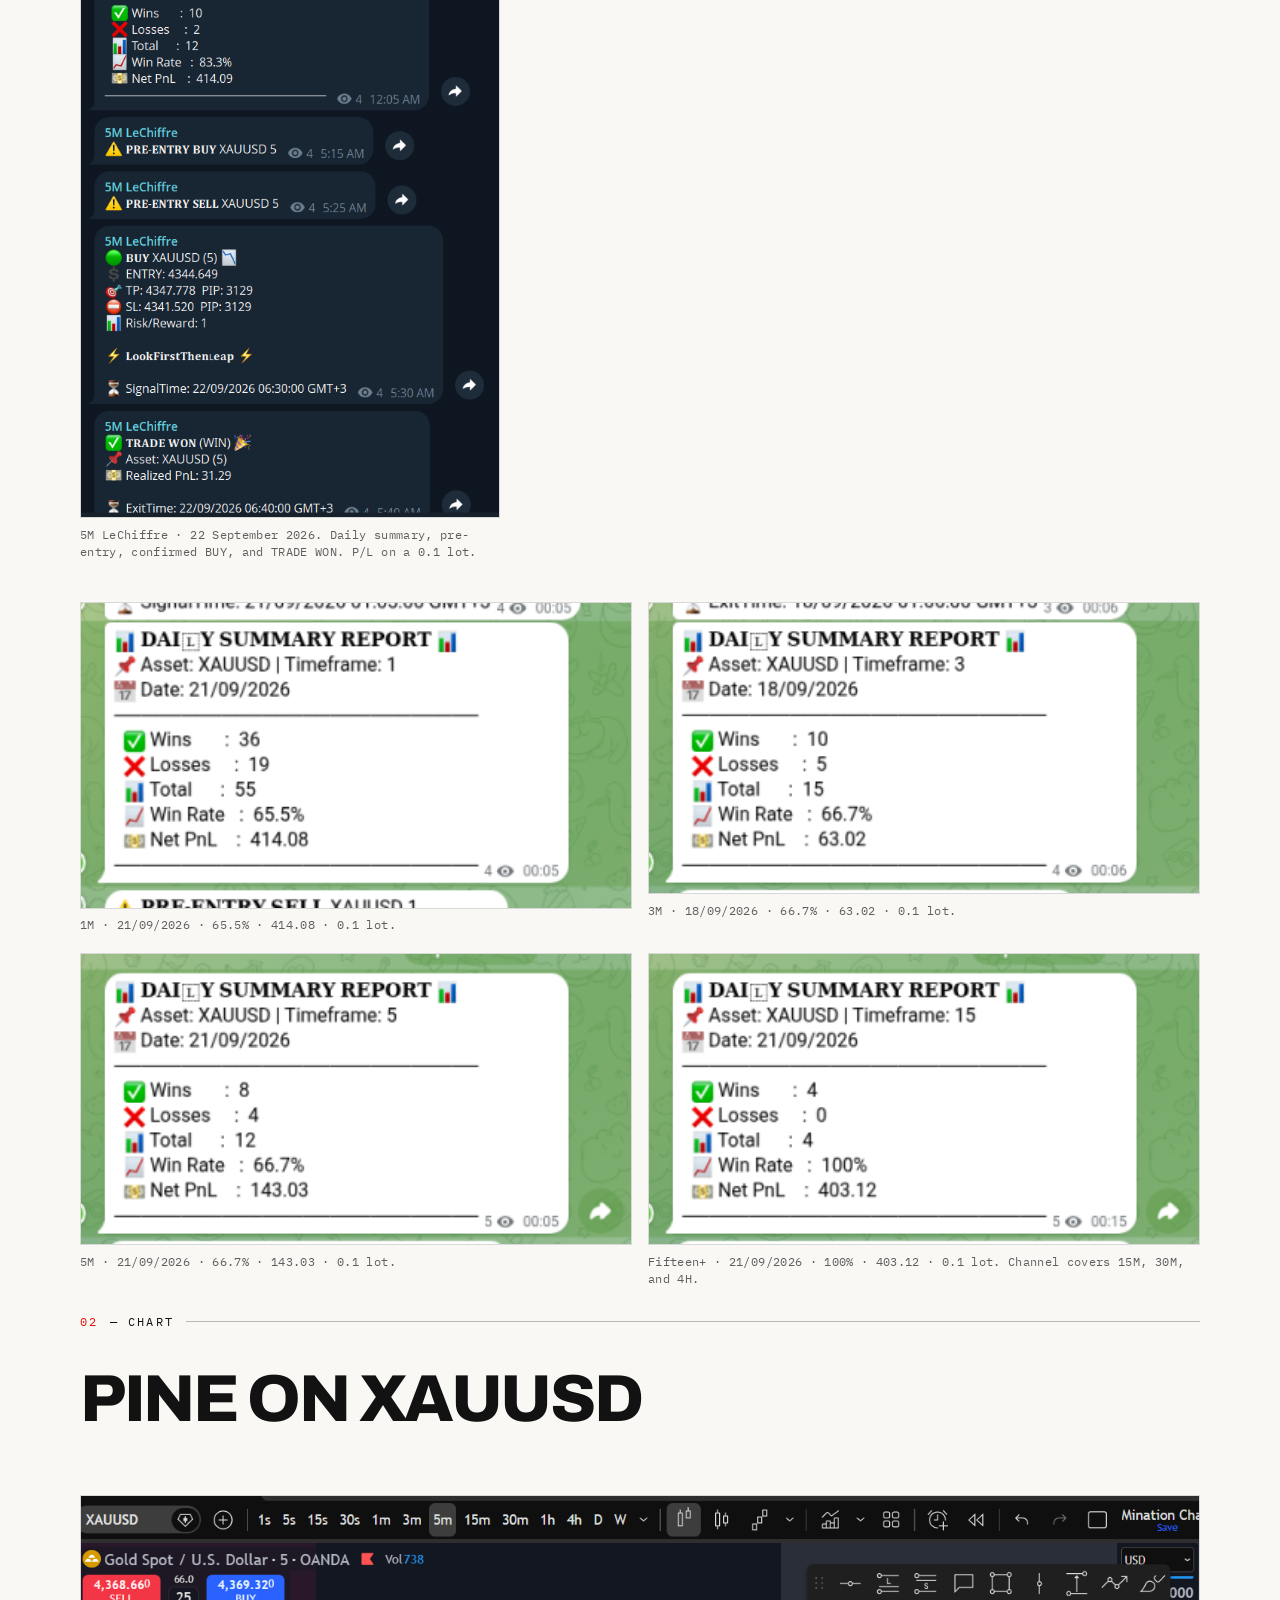
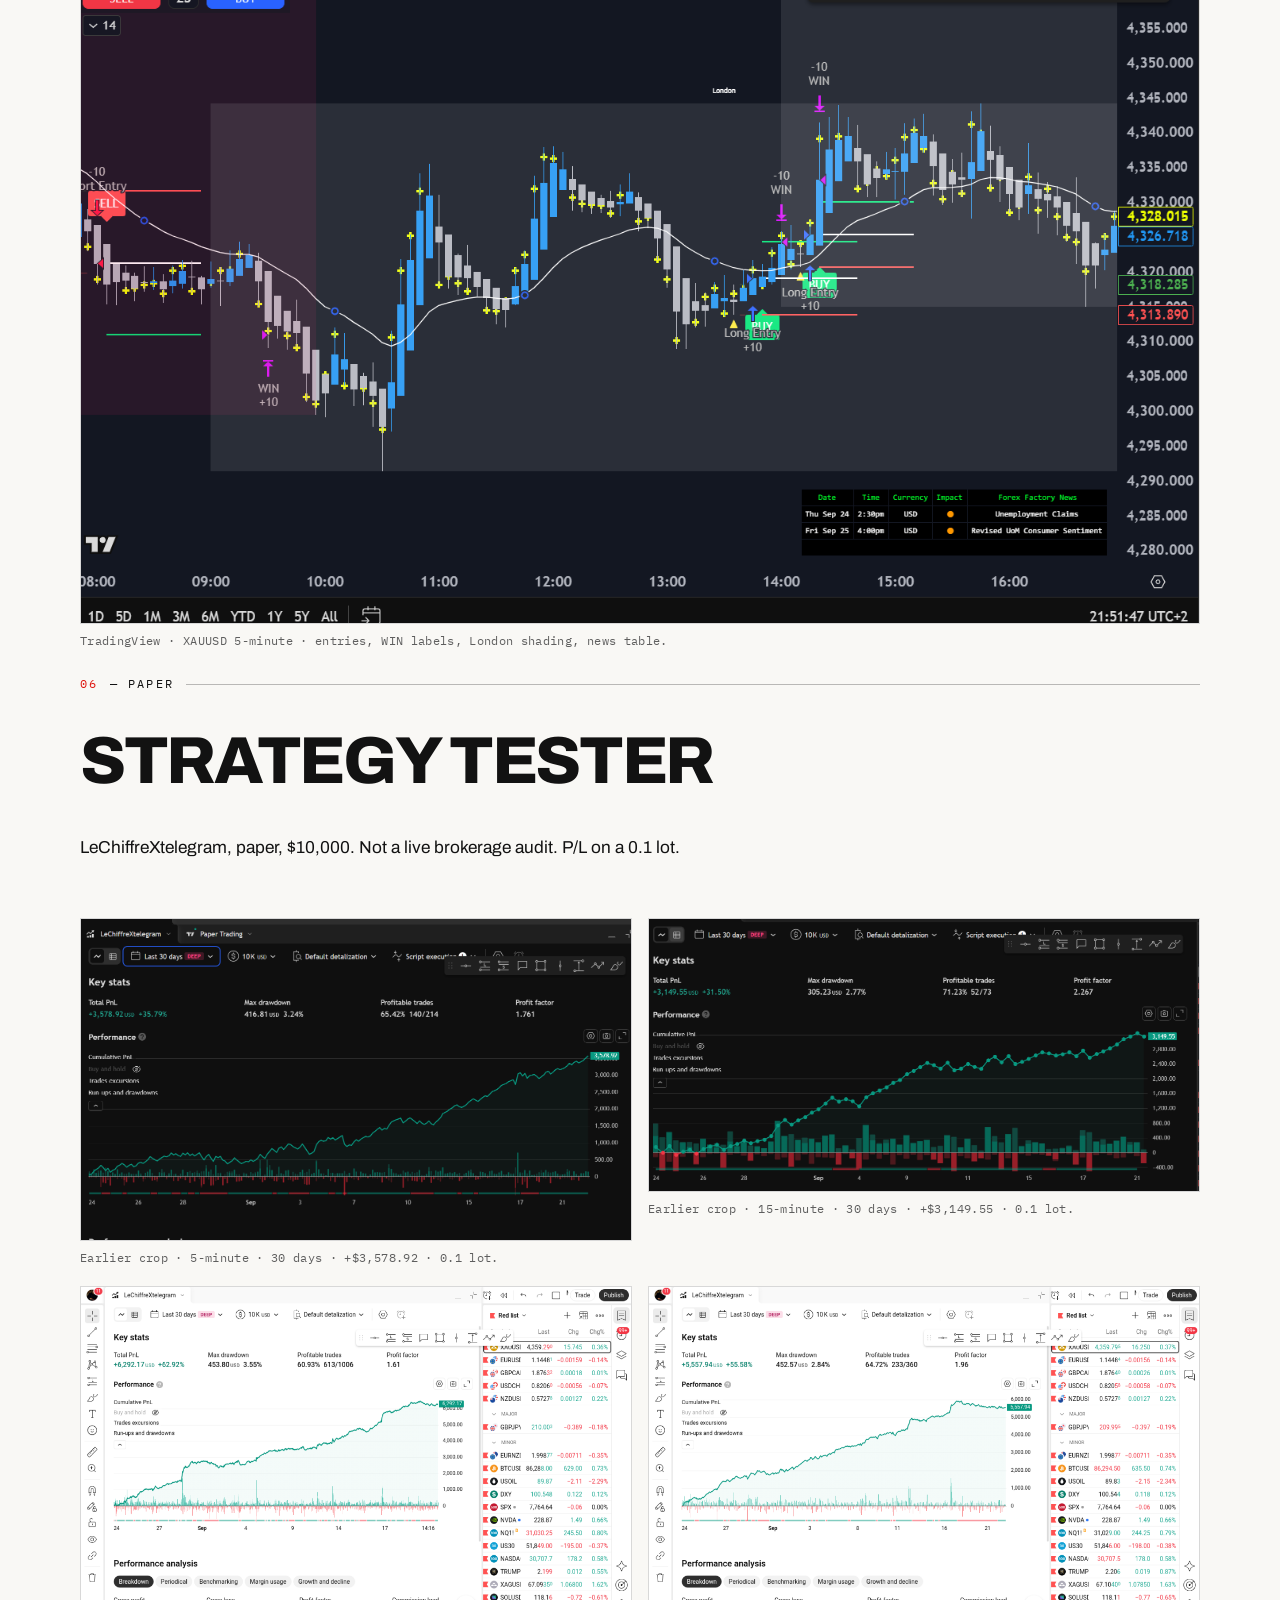
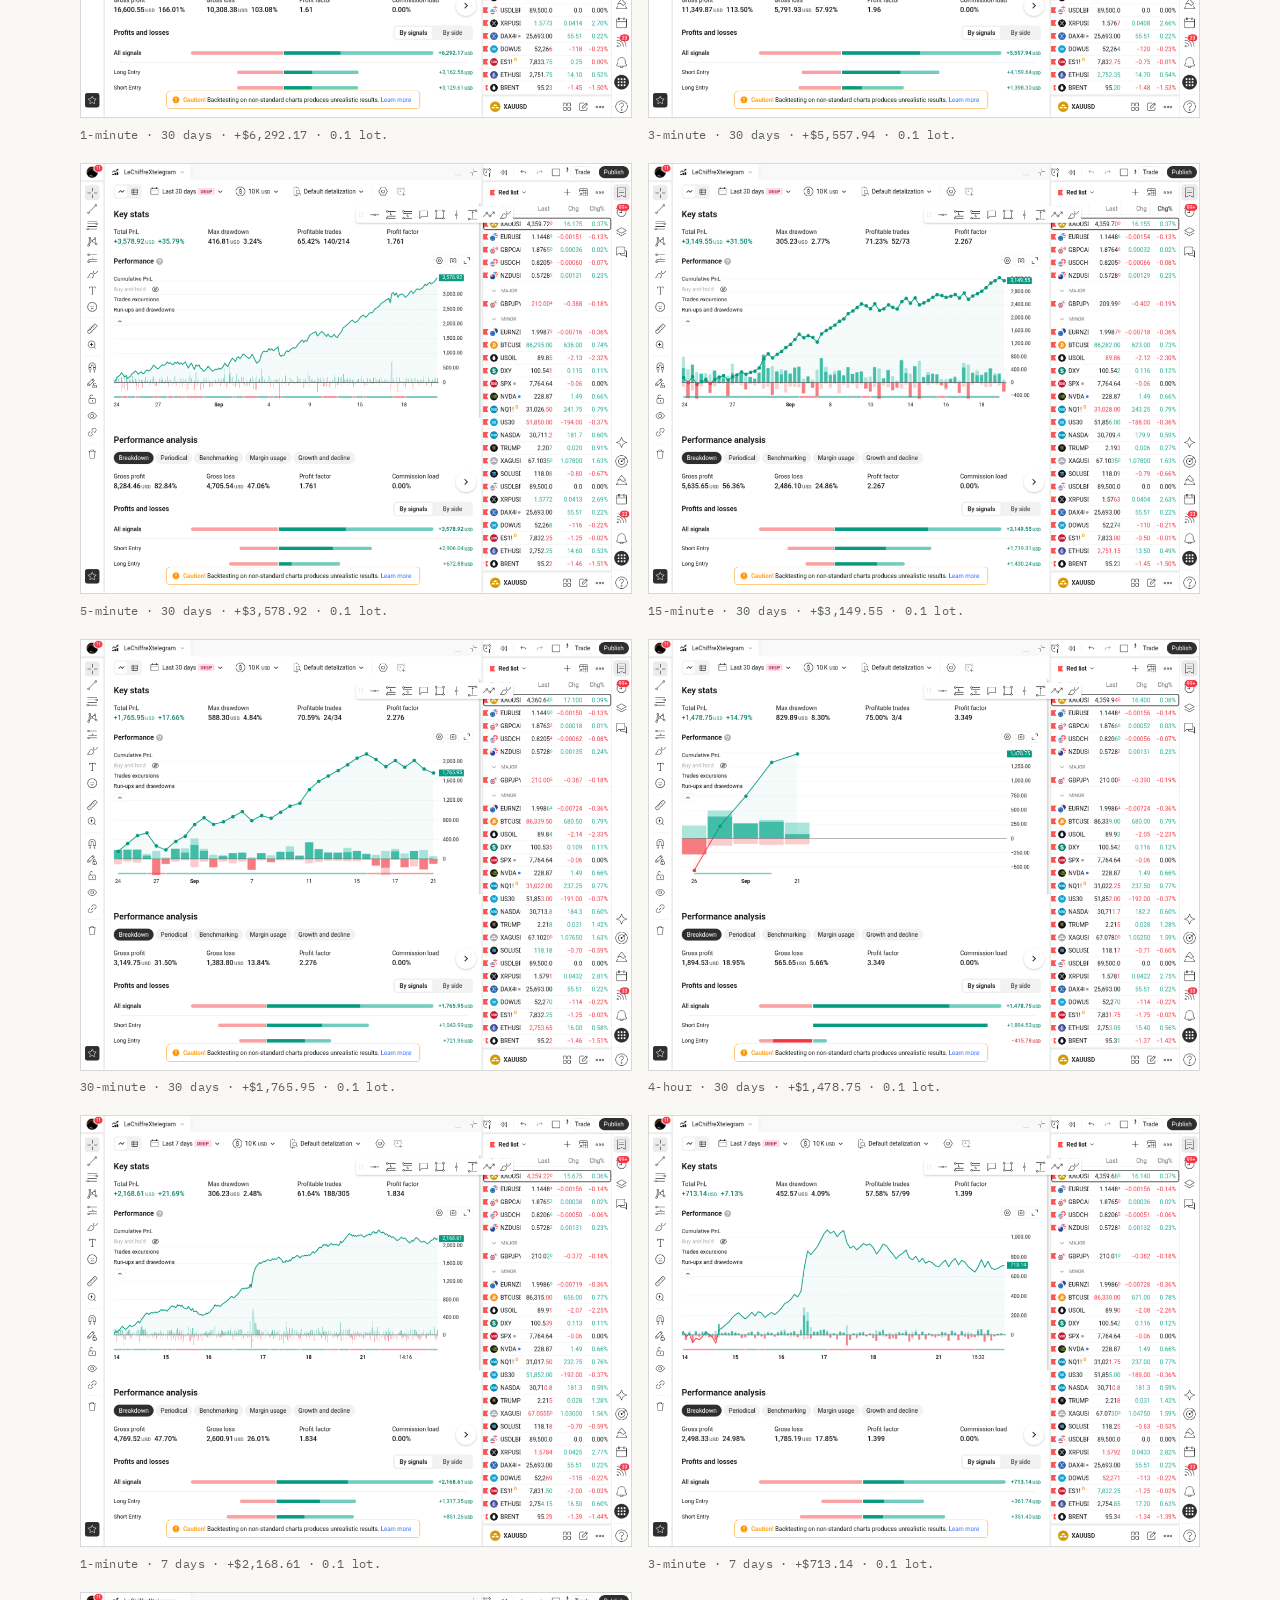
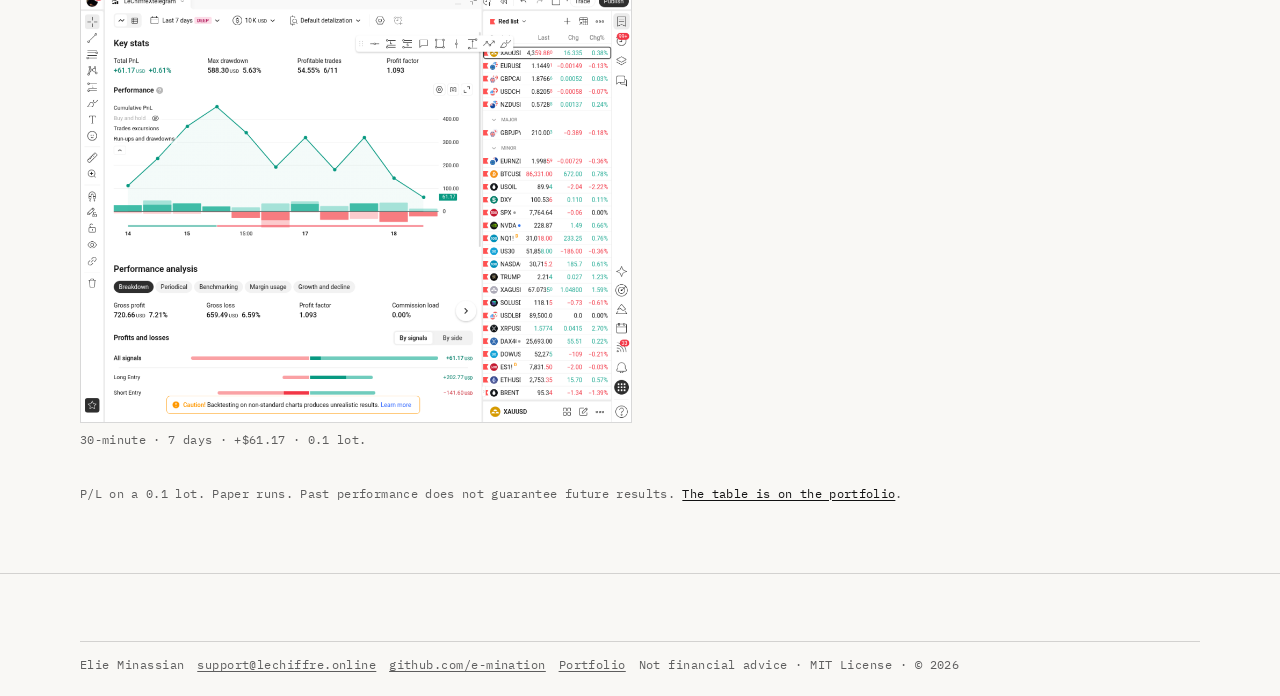
==== commit 21b3a92e: "Use app 1.0.23 screens in Story, App, gallery, and README." ====
--- a/gallery.html
+++ b/gallery.html
@@ -85,66 +85,54 @@
             </figure>
           </div>
 
-          <p class="label"><span class="num">04</span> — App</p>
-          <h2>Android, earlier v1.0.6 screens</h2>
-          <div class="phones">
-            <figure id="app-signals">
-              <img src="assets/showcase/app-signals.jpg" width="540" height="1169" alt="App Signals screen with BUY and SELL buttons for XAUUSD." />
-              <figcaption>Signals. BUY and SELL open TradingView.</figcaption>
-            </figure>
-            <figure id="app-results">
-              <img src="assets/showcase/app-results.jpg" width="480" height="853" alt="App Results screen, win rate and P/L on a 0.1 lot." />
-              <figcaption>Results. 0.1 lot. Week, Month, All.</figcaption>
-            </figure>
-            <figure id="app-timeframes">
-              <img src="assets/showcase/app-timeframes.jpg" width="460" height="1022" alt="Notification switches for each timeframe." />
-              <figcaption>Notification switch per timeframe.</figcaption>
-            </figure>
-            <figure id="app-membership">
-              <img src="assets/showcase/app-membership.jpg" width="480" height="853" alt="Membership screen with an empty access-code field." />
-              <figcaption>One device per code. Field empty.</figcaption>
-            </figure>
-            <figure id="app-markets">
-              <img src="assets/showcase/app-markets.jpg" width="420" height="909" alt="App Markets and News tab." />
-              <figcaption>Markets &amp; News tab.</figcaption>
-            </figure>
-          </div>
-
-          <p class="label"><span class="num">04b</span> — App 1.0.23</p>
+          <p class="label"><span class="num">04</span> — App 1.0.23</p>
           <h2>Two pairs, 1H, Notify me per pair</h2>
           <p>Demo data. Rendered from the 1.0.23 web build.</p>
           <div class="phones">
             <figure id="v1023-signals-xauusd">
-              <img src="assets/app-v1.0.23/signals-xauusd.jpg" width="540" height="1199" alt="Signals. The pair heading is the switcher: ‹ XAUUSD › (demo data)." />
+              <img src="assets/app-v1.0.23/signals-xauusd.jpg" width="540" height="1199" alt="LeChiffre app 1.0.23, Signals on XAUUSD. The pair heading is the switcher, with TradingView and MT5 buttons and running BUY and SELL cards. Demo data." />
               <figcaption>Signals. The pair heading is the switcher: ‹ XAUUSD ›.</figcaption>
             </figure>
             <figure id="v1023-signals-btcusd">
-              <img src="assets/app-v1.0.23/signals-btcusd.jpg" width="540" height="1199" alt="Signals switched to BTCUSD (demo data)." />
+              <img src="assets/app-v1.0.23/signals-btcusd.jpg" width="540" height="1199" alt="LeChiffre app 1.0.23, Signals switched to BTCUSD, with a running BUY card and today’s BTCUSD trades. Demo data." />
               <figcaption>Signals switched to BTCUSD.</figcaption>
             </figure>
             <figure id="v1023-signals-1h">
-              <img src="assets/app-v1.0.23/signals-1h.jpg" width="540" height="1199" alt="1H timeframe tab (demo data)." />
+              <img src="assets/app-v1.0.23/signals-1h.jpg" width="540" height="1199" alt="LeChiffre app 1.0.23, Signals on the 1H timeframe tab for XAUUSD. Demo data." />
               <figcaption>1H timeframe tab.</figcaption>
             </figure>
             <figure id="v1023-performance-today">
-              <img src="assets/app-v1.0.23/performance-today.jpg" width="540" height="1199" alt="Performance: Today · Week · Month · All history (demo data)." />
+              <img src="assets/app-v1.0.23/performance-today.jpg" width="540" height="1199" alt="LeChiffre app 1.0.23, Performance table on the Today range, with trades, win rate, and P/L per timeframe on a 0.1 lot. Demo data." />
               <figcaption>Performance: Today · Week · Month · All history.</figcaption>
             </figure>
             <figure id="v1023-results-xauusd">
-              <img src="assets/app-v1.0.23/results-xauusd.jpg" width="540" height="1199" alt="Results, XAUUSD (demo data)." />
+              <img src="assets/app-v1.0.23/results-xauusd.jpg" width="540" height="1199" alt="LeChiffre app 1.0.23, Results day by day for XAUUSD on a 0.1 lot (10 oz). Demo data." />
               <figcaption>Results, XAUUSD.</figcaption>
             </figure>
             <figure id="v1023-results-btcusd">
-              <img src="assets/app-v1.0.23/results-btcusd.jpg" width="540" height="1199" alt="Results, BTCUSD on 0.1 BTC (demo data)." />
+              <img src="assets/app-v1.0.23/results-btcusd.jpg" width="540" height="1199" alt="LeChiffre app 1.0.23, Results day by day for BTCUSD on a 0.1 lot (0.1 BTC). Demo data." />
               <figcaption>Results, BTCUSD on 0.1 BTC.</figcaption>
             </figure>
             <figure id="v1023-notify-xauusd">
-              <img src="assets/app-v1.0.23/notify-xauusd.jpg" width="540" height="1199" alt="Notify me grid, XAUUSD (demo data)." />
+              <img src="assets/app-v1.0.23/notify-xauusd.jpg" width="540" height="1199" alt="LeChiffre app 1.0.23, Notify me grid for XAUUSD with Pre-entry, Signal, and Result switches per timeframe and USD news alerts. Demo data." />
               <figcaption>Notify me grid, XAUUSD.</figcaption>
             </figure>
             <figure id="v1023-notify-btcusd">
-              <img src="assets/app-v1.0.23/notify-btcusd.jpg" width="540" height="1199" alt="Notify me grid, BTCUSD (demo data)." />
+              <img src="assets/app-v1.0.23/notify-btcusd.jpg" width="540" height="1199" alt="LeChiffre app 1.0.23, Notify me grid for BTCUSD with the same switches per timeframe. Demo data." />
               <figcaption>Notify me grid, BTCUSD.</figcaption>
+            </figure>
+          </div>
+
+          <p class="label"><span class="num">04b</span> — App, earlier</p>
+          <h2>Membership and Markets, v1.0.6</h2>
+          <div class="phones">
+            <figure id="app-membership">
+              <img src="assets/showcase/app-membership.jpg" width="480" height="853" alt="Membership screen with an empty access-code field." />
+              <figcaption>One device per code. Field empty.</figcaption>
+            </figure>
+            <figure id="app-markets">
+              <img src="assets/showcase/app-markets.jpg" width="420" height="909" alt="App Markets and News tab." />
+              <figcaption>Markets &amp; News tab.</figcaption>
             </figure>
           </div>
 
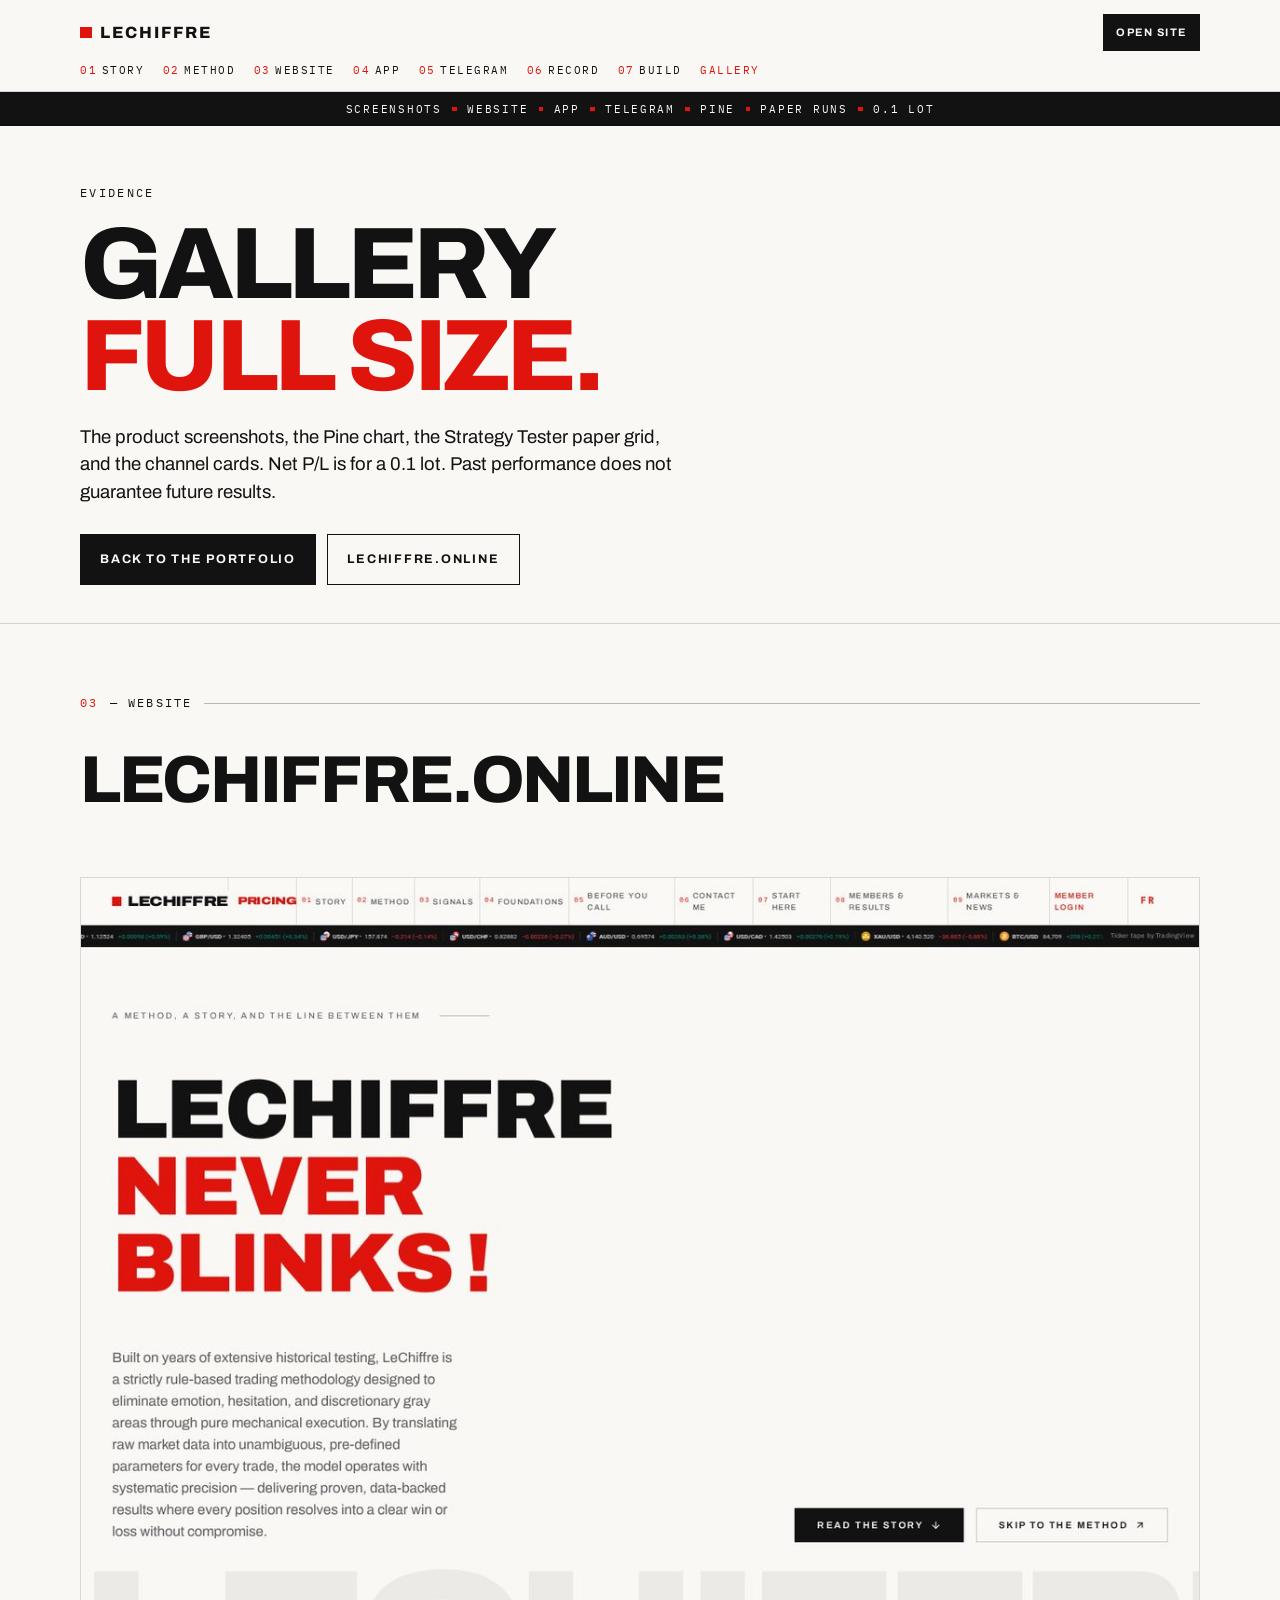
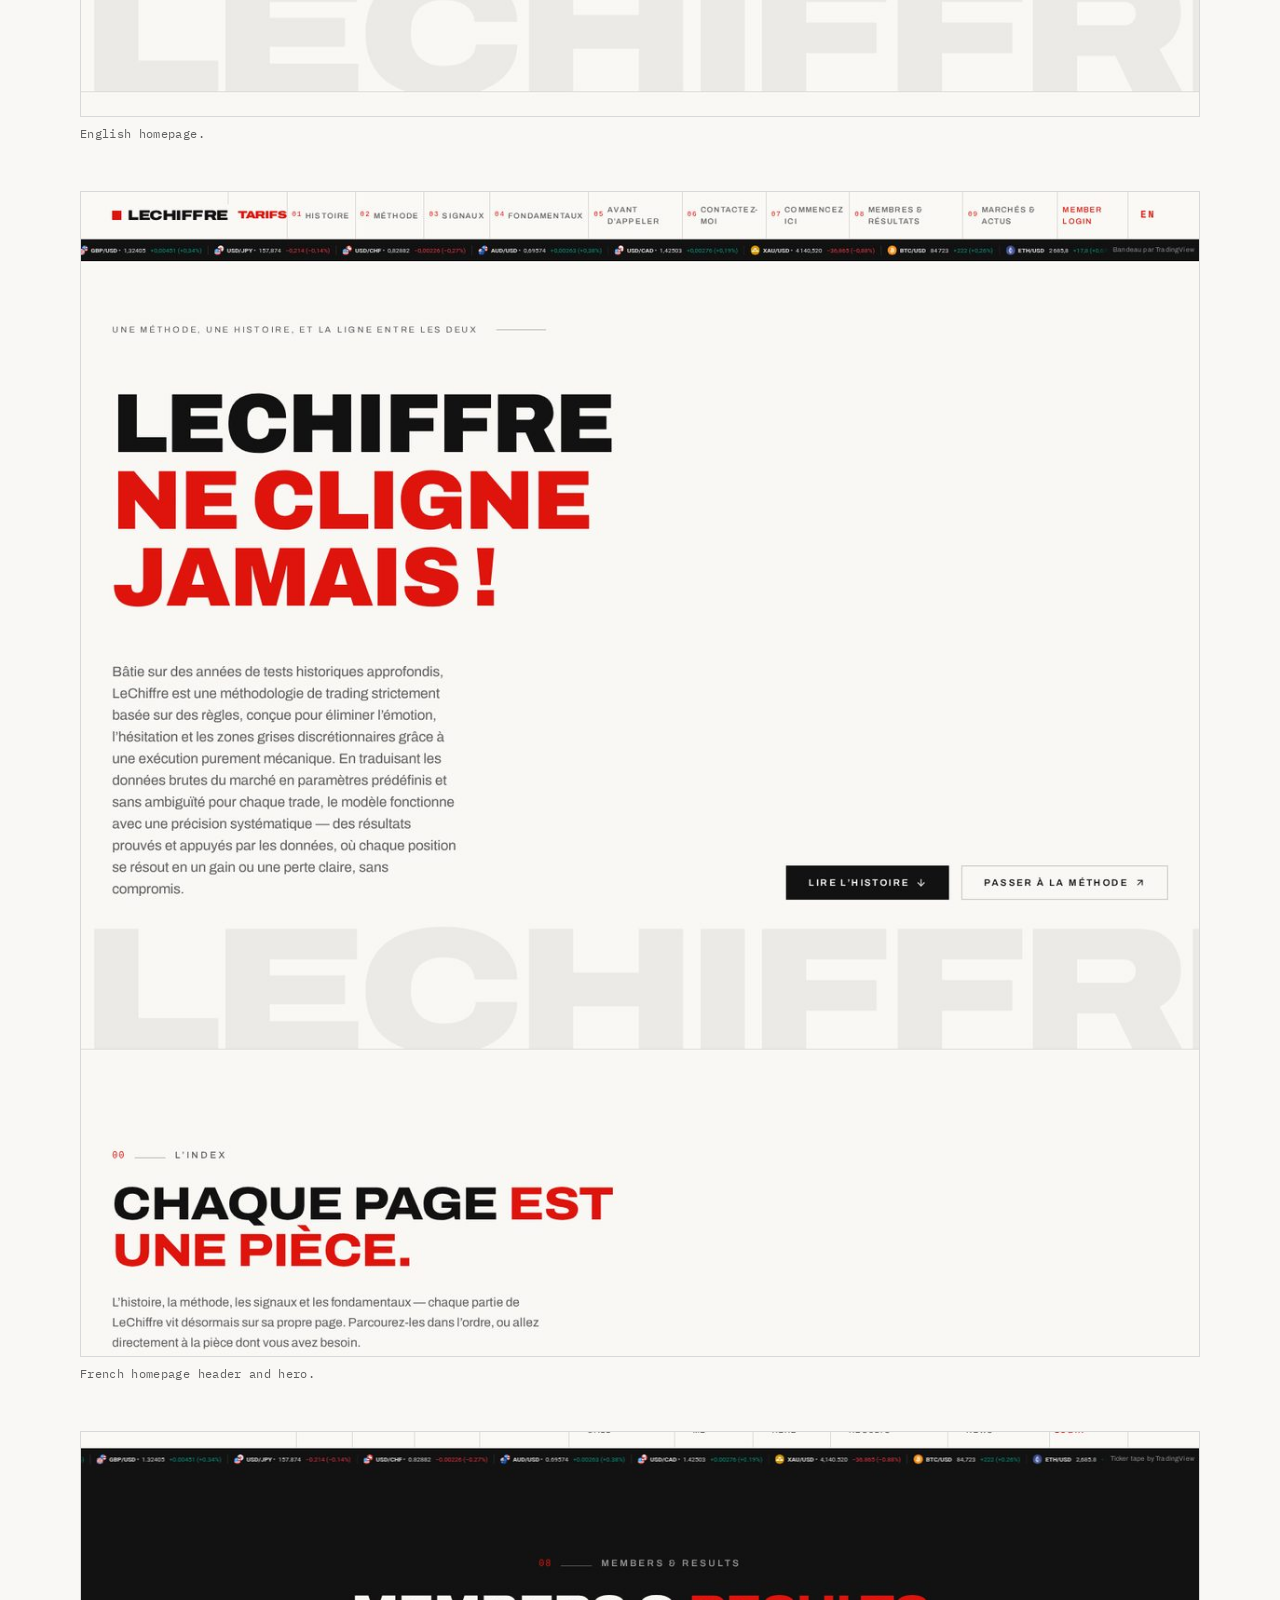
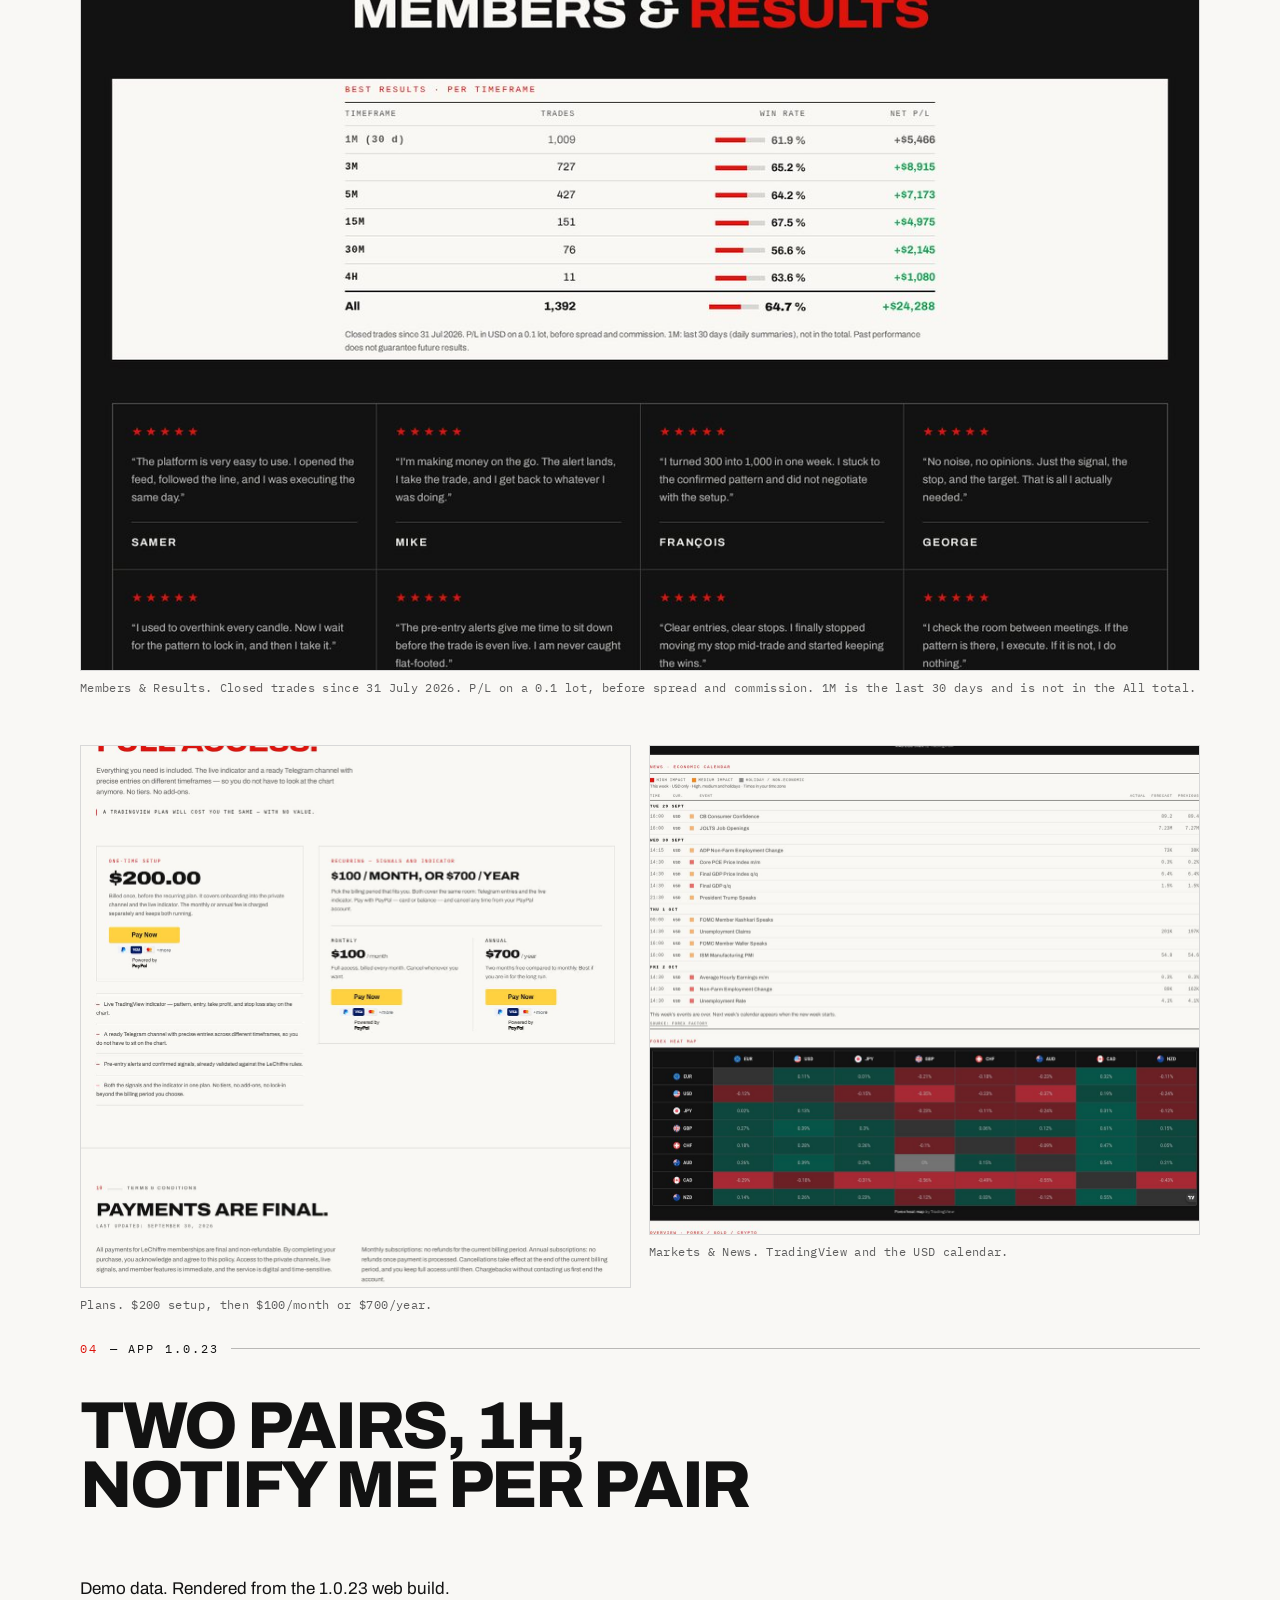
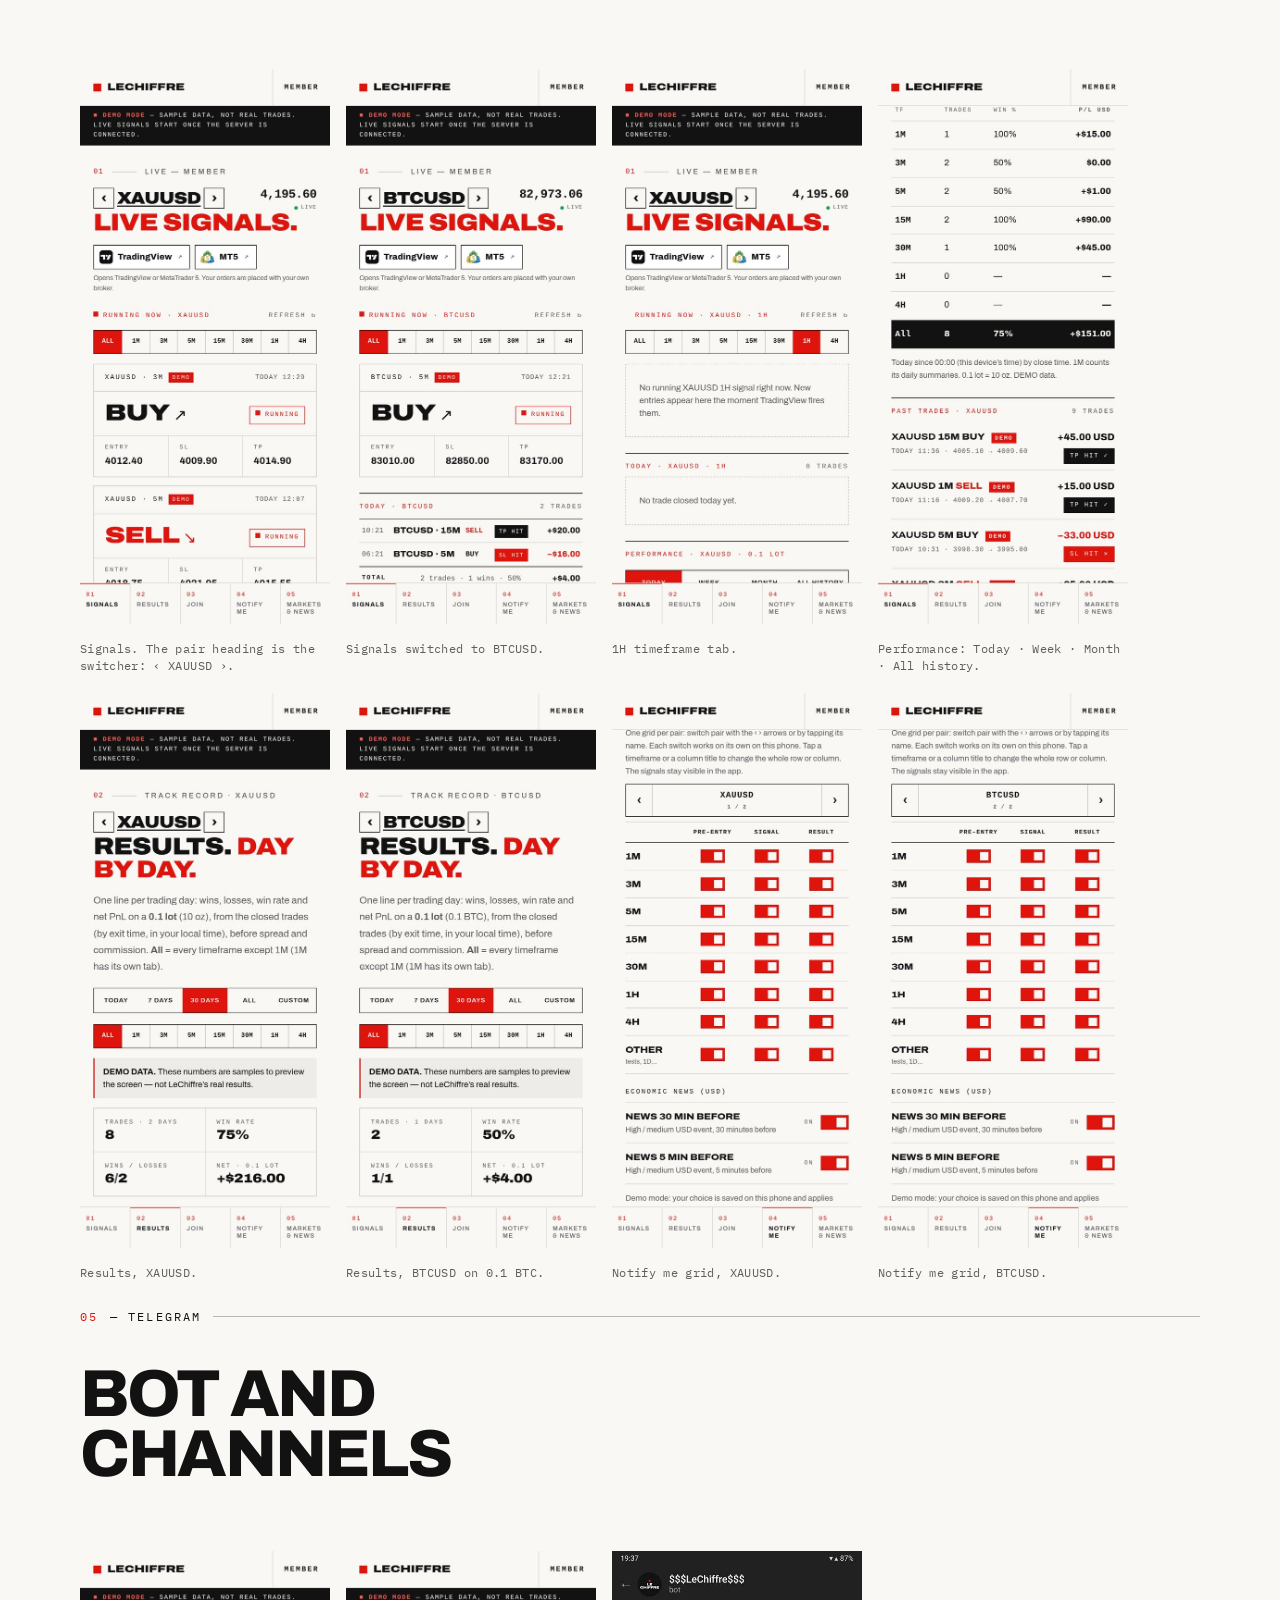
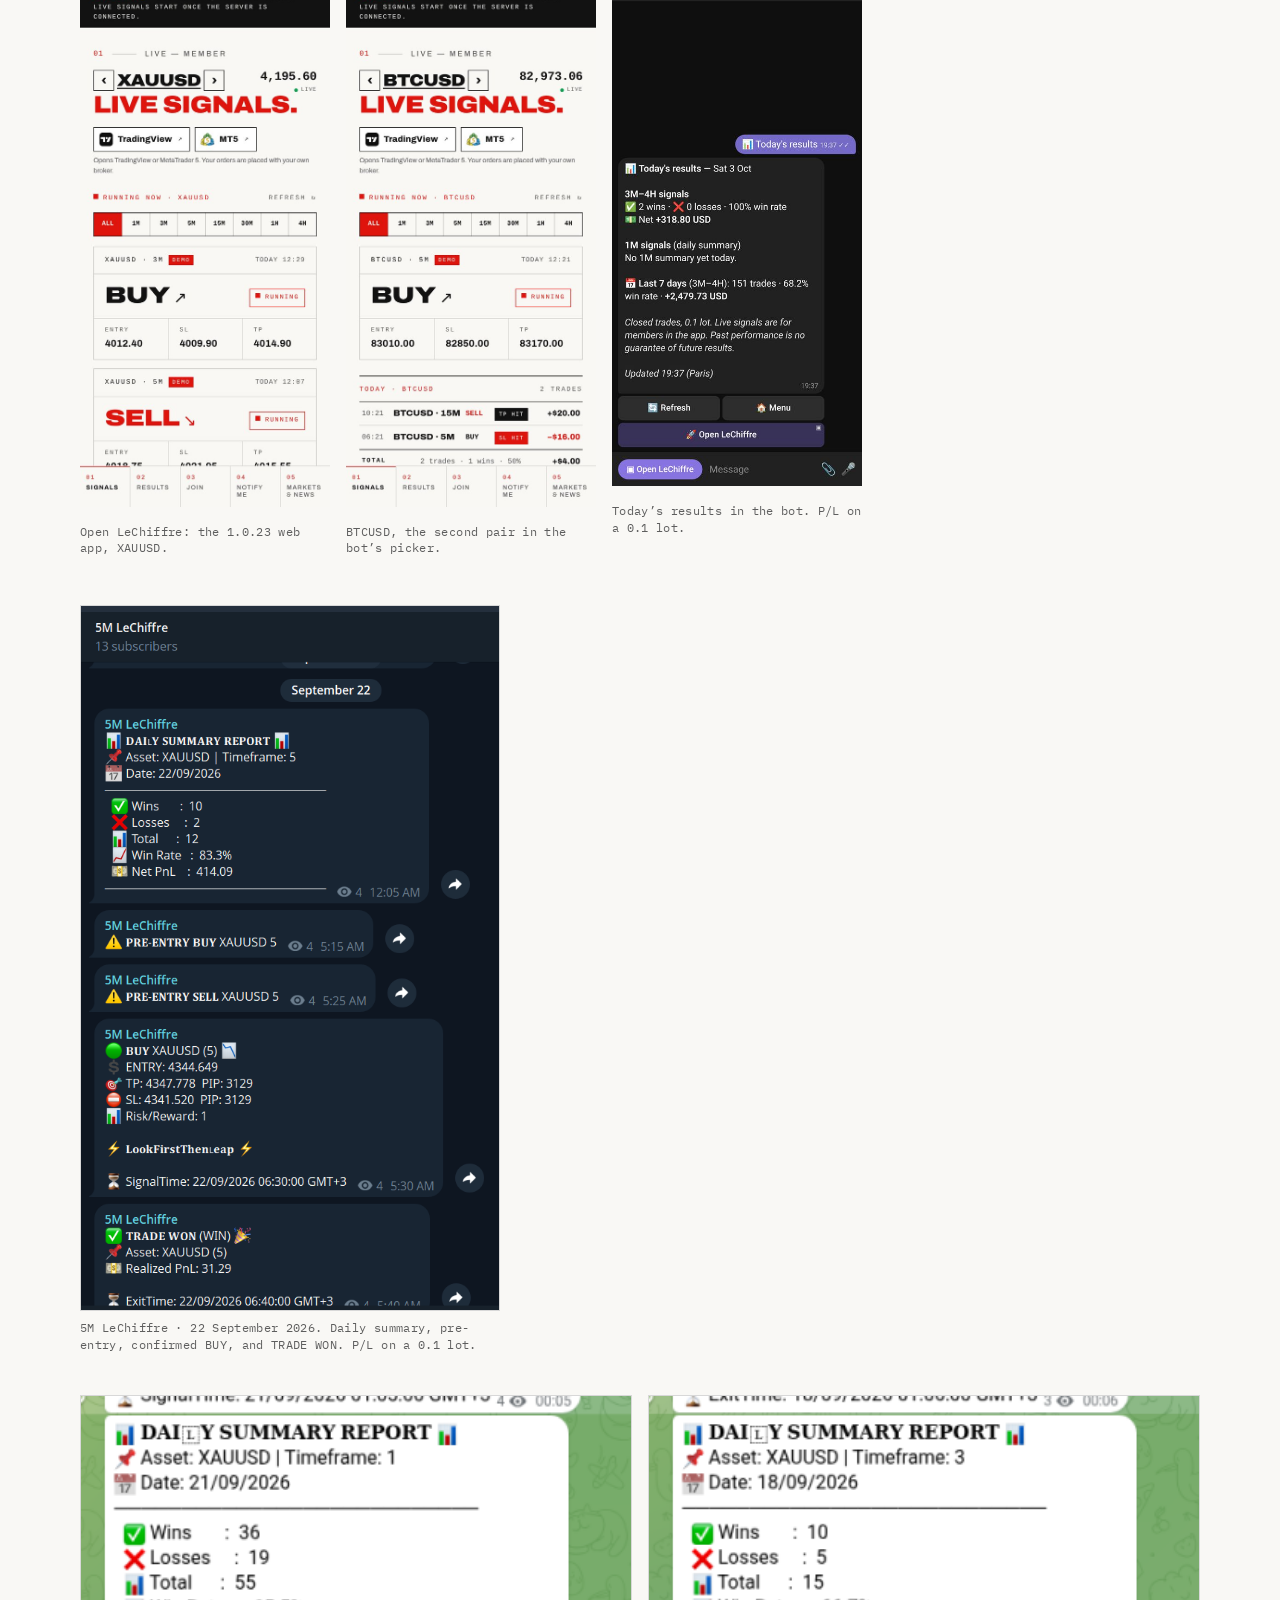
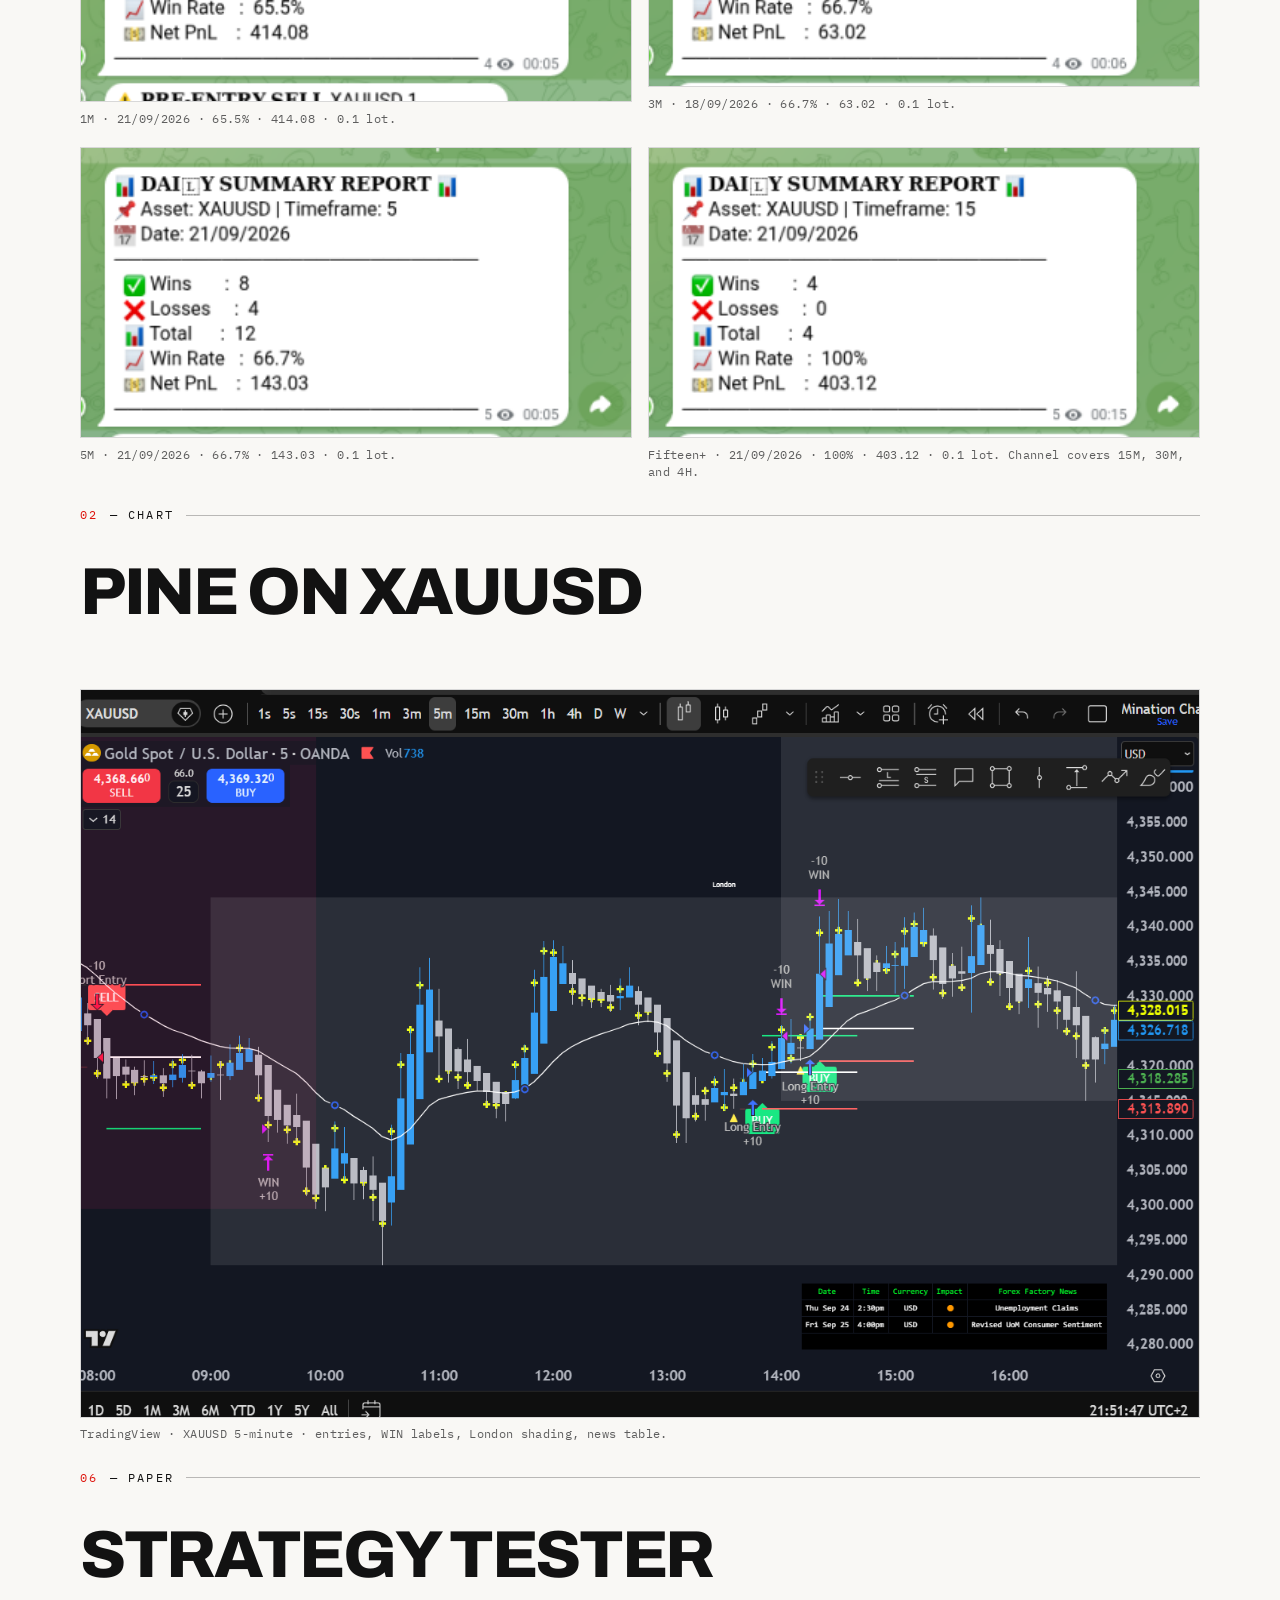
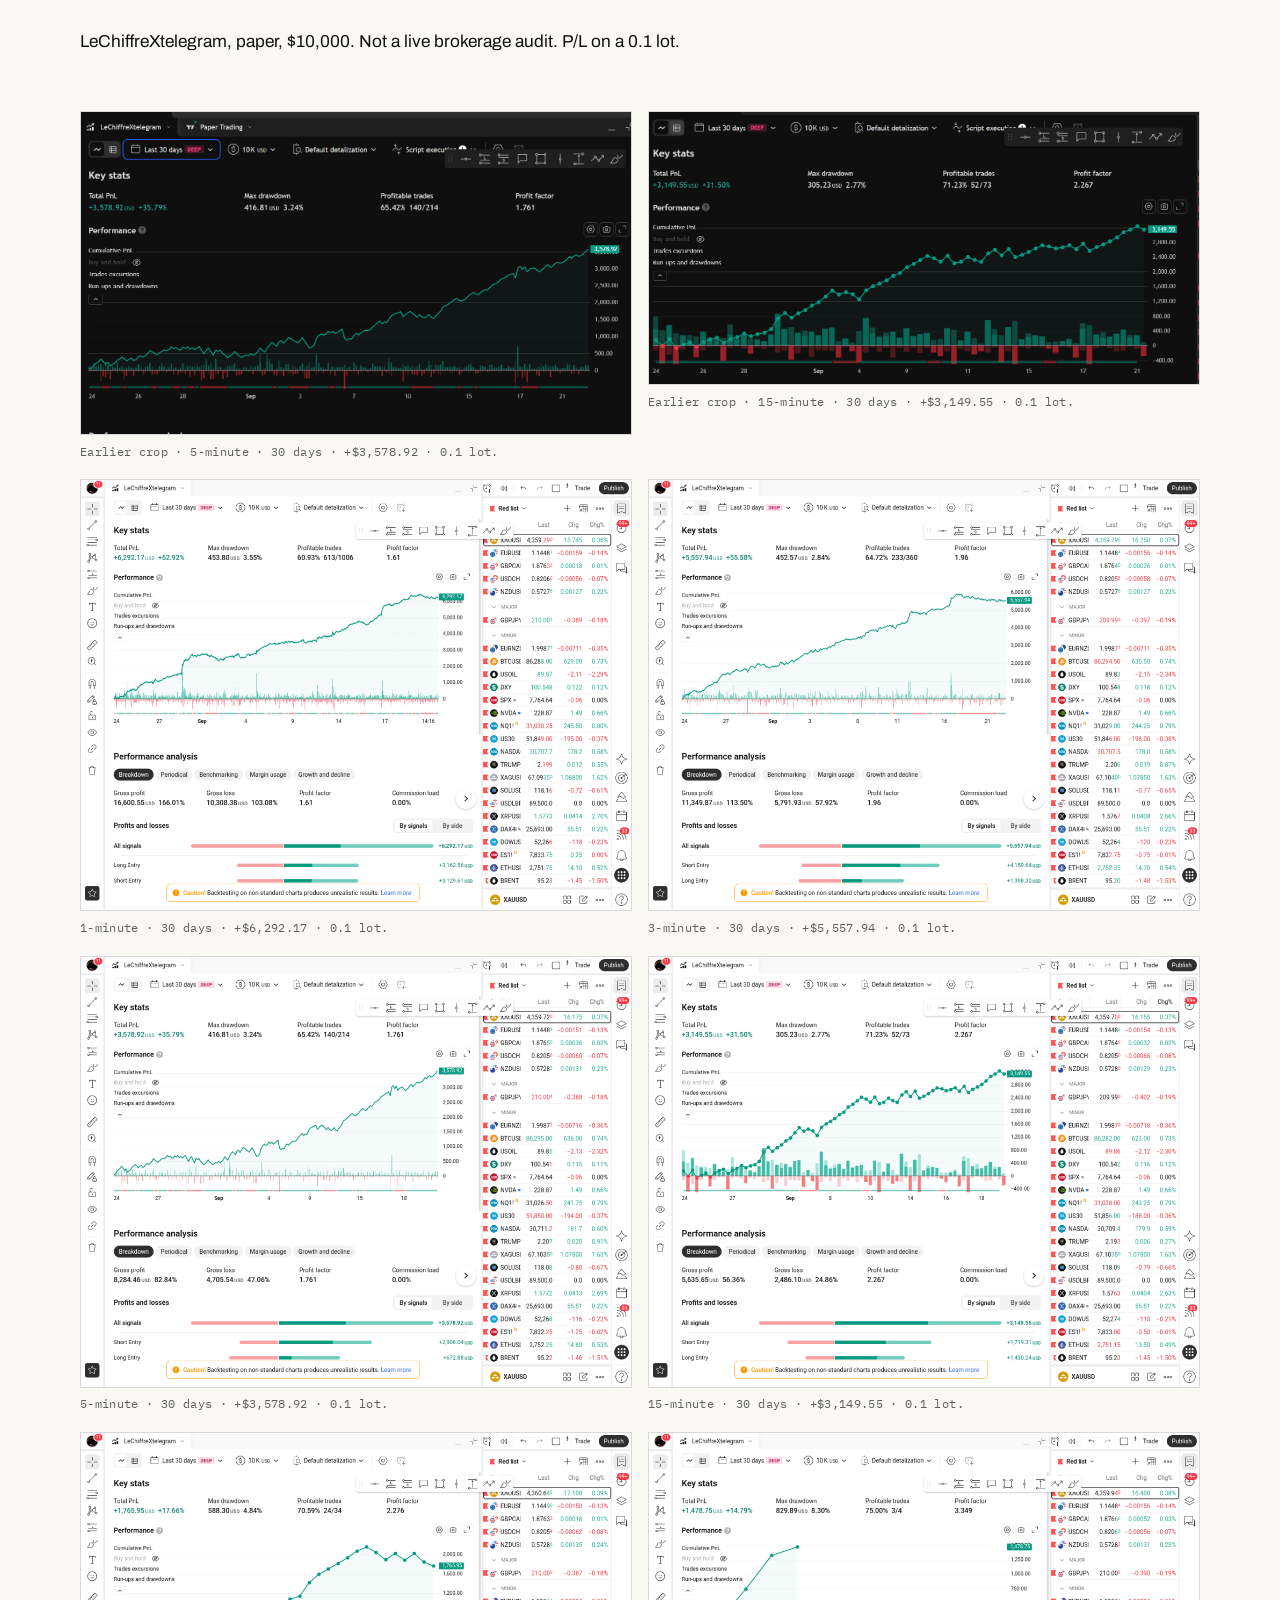
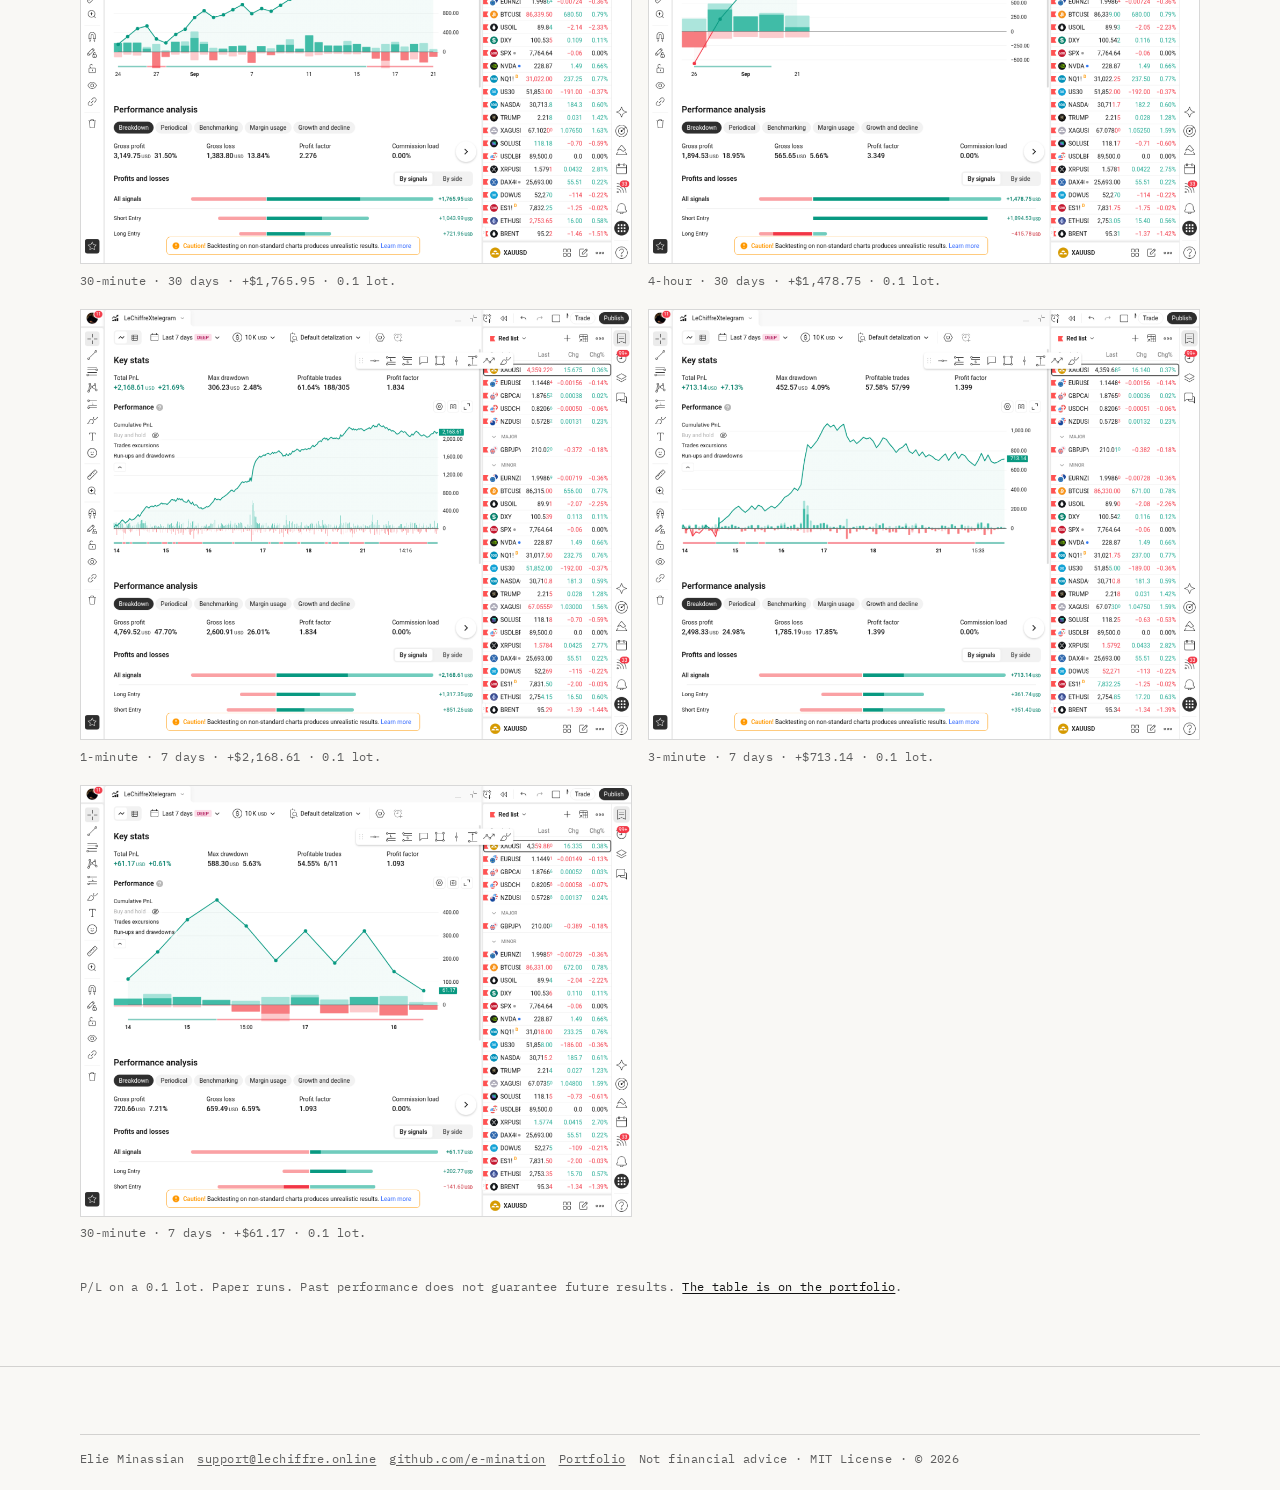
==== commit ba10b4fa: "Replace remaining old app and Telegram menu screenshots with app 1.0.23 screens. README opens with 1" ====
--- a/gallery.html
+++ b/gallery.html
@@ -123,37 +123,20 @@
             </figure>
           </div>
 
-          <p class="label"><span class="num">04b</span> — App, earlier</p>
-          <h2>Membership and Markets, v1.0.6</h2>
-          <div class="phones">
-            <figure id="app-membership">
-              <img src="assets/showcase/app-membership.jpg" width="480" height="853" alt="Membership screen with an empty access-code field." />
-              <figcaption>One device per code. Field empty.</figcaption>
-            </figure>
-            <figure id="app-markets">
-              <img src="assets/showcase/app-markets.jpg" width="420" height="909" alt="App Markets and News tab." />
-              <figcaption>Markets &amp; News tab.</figcaption>
-            </figure>
-          </div>
-
           <p class="label"><span class="num">05</span> — Telegram</p>
           <h2>Bot and channels</h2>
           <div class="phones">
-            <figure id="bot-en">
-              <img src="assets/showcase/bot-menu-en.jpg" width="460" height="983" alt="English Telegram bot welcome menu." />
-              <figcaption>Welcome menu, English.</figcaption>
-            </figure>
-            <figure id="bot-fr">
-              <img src="assets/showcase/bot-menu-fr.jpg" width="460" height="983" alt="French Telegram bot welcome menu." />
-              <figcaption>Welcome menu, French.</figcaption>
+            <figure id="bot-mini">
+              <img src="assets/app-v1.0.23/signals-xauusd.jpg" width="540" height="1199" alt="LeChiffre web app 1.0.23, the screen Open LeChiffre launches inside Telegram. Signals on XAUUSD with the pair switcher. Demo data." />
+              <figcaption>Open LeChiffre: the 1.0.23 web app, XAUUSD.</figcaption>
+            </figure>
+            <figure id="bot-pair">
+              <img src="assets/app-v1.0.23/signals-btcusd.jpg" width="540" height="1199" alt="LeChiffre web app 1.0.23 on BTCUSD, the second pair in the bot’s pair picker. Demo data." />
+              <figcaption>BTCUSD, the second pair in the bot’s picker.</figcaption>
             </figure>
             <figure id="bot-results">
               <img src="assets/showcase/bot-results.jpg" width="460" height="983" alt="Today's results inside the Telegram bot." />
-              <figcaption>Today’s results. P/L on a 0.1 lot.</figcaption>
-            </figure>
-            <figure id="bot-mini">
-              <img src="assets/showcase/bot-miniapp.jpg" width="460" height="983" alt="LeChiffre mini app open inside Telegram." />
-              <figcaption>Mini app inside Telegram.</figcaption>
+              <figcaption>Today’s results in the bot. P/L on a 0.1 lot.</figcaption>
             </figure>
           </div>
 
